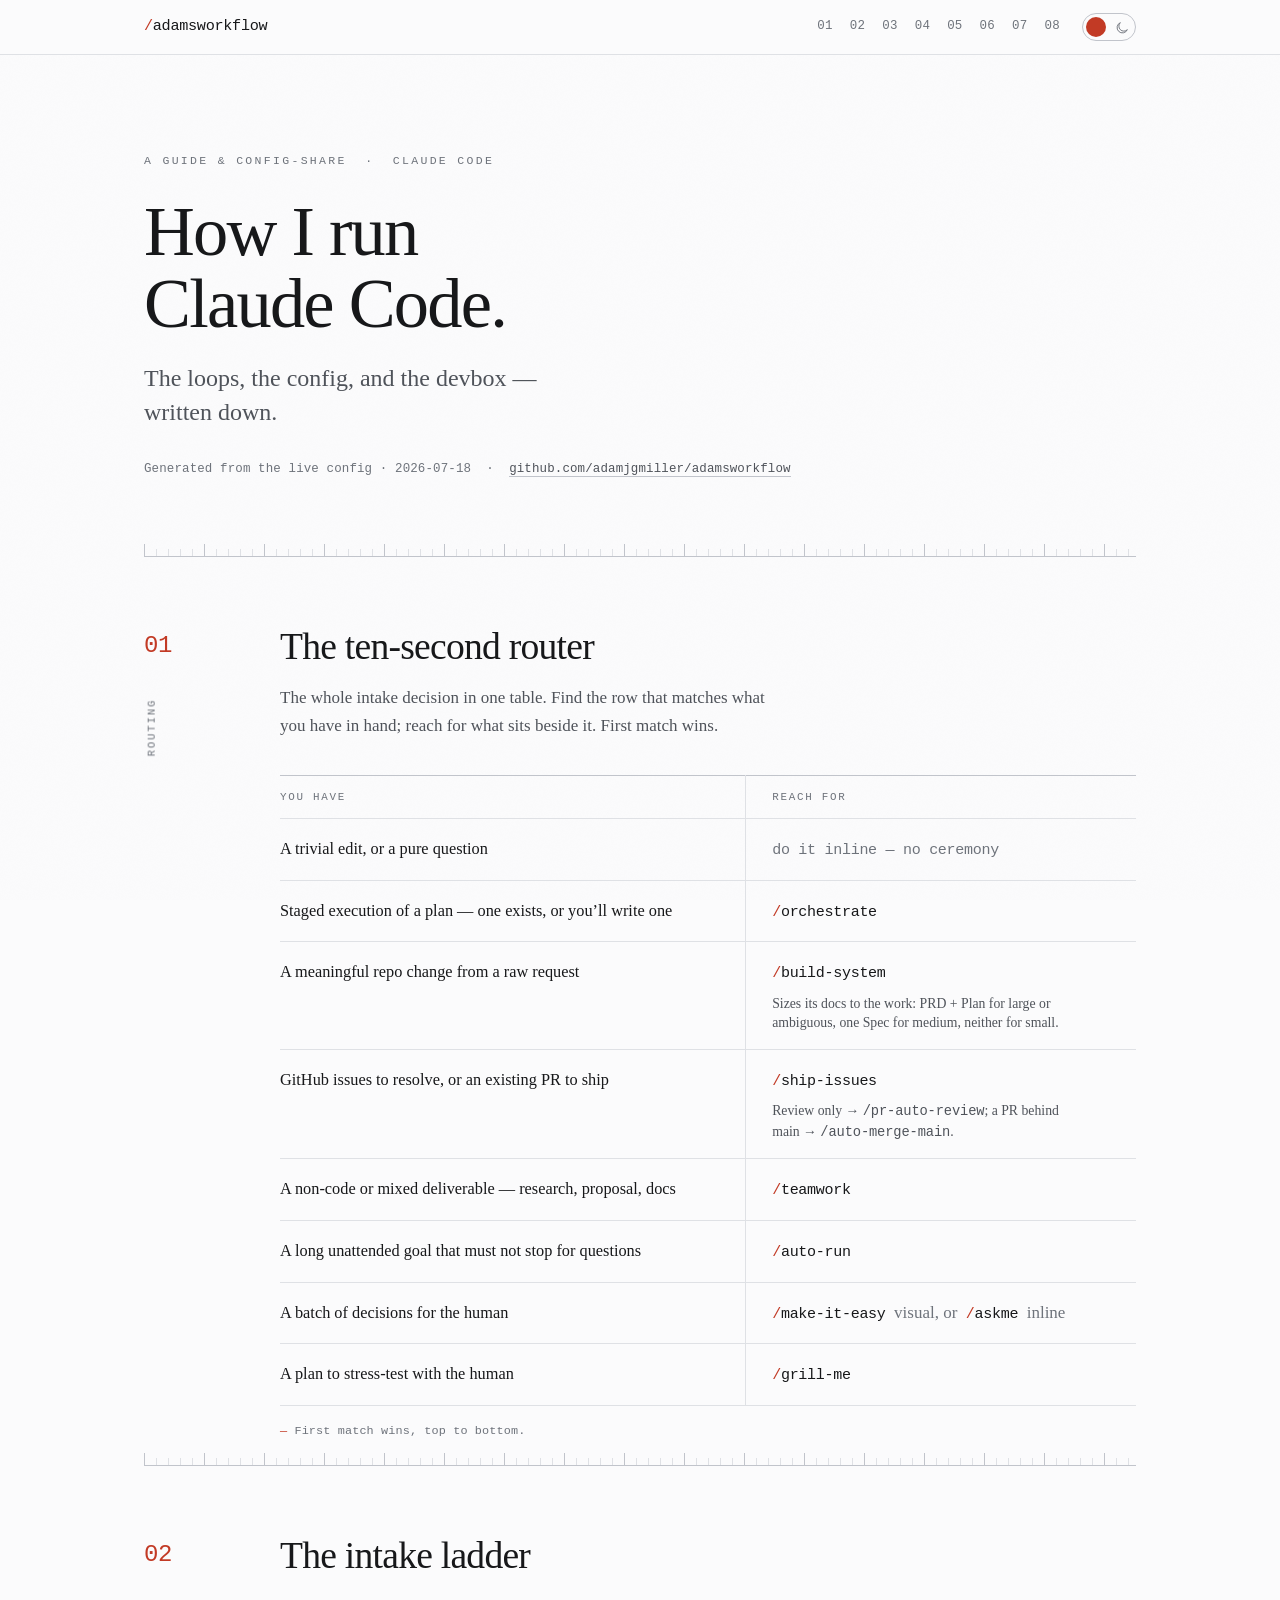
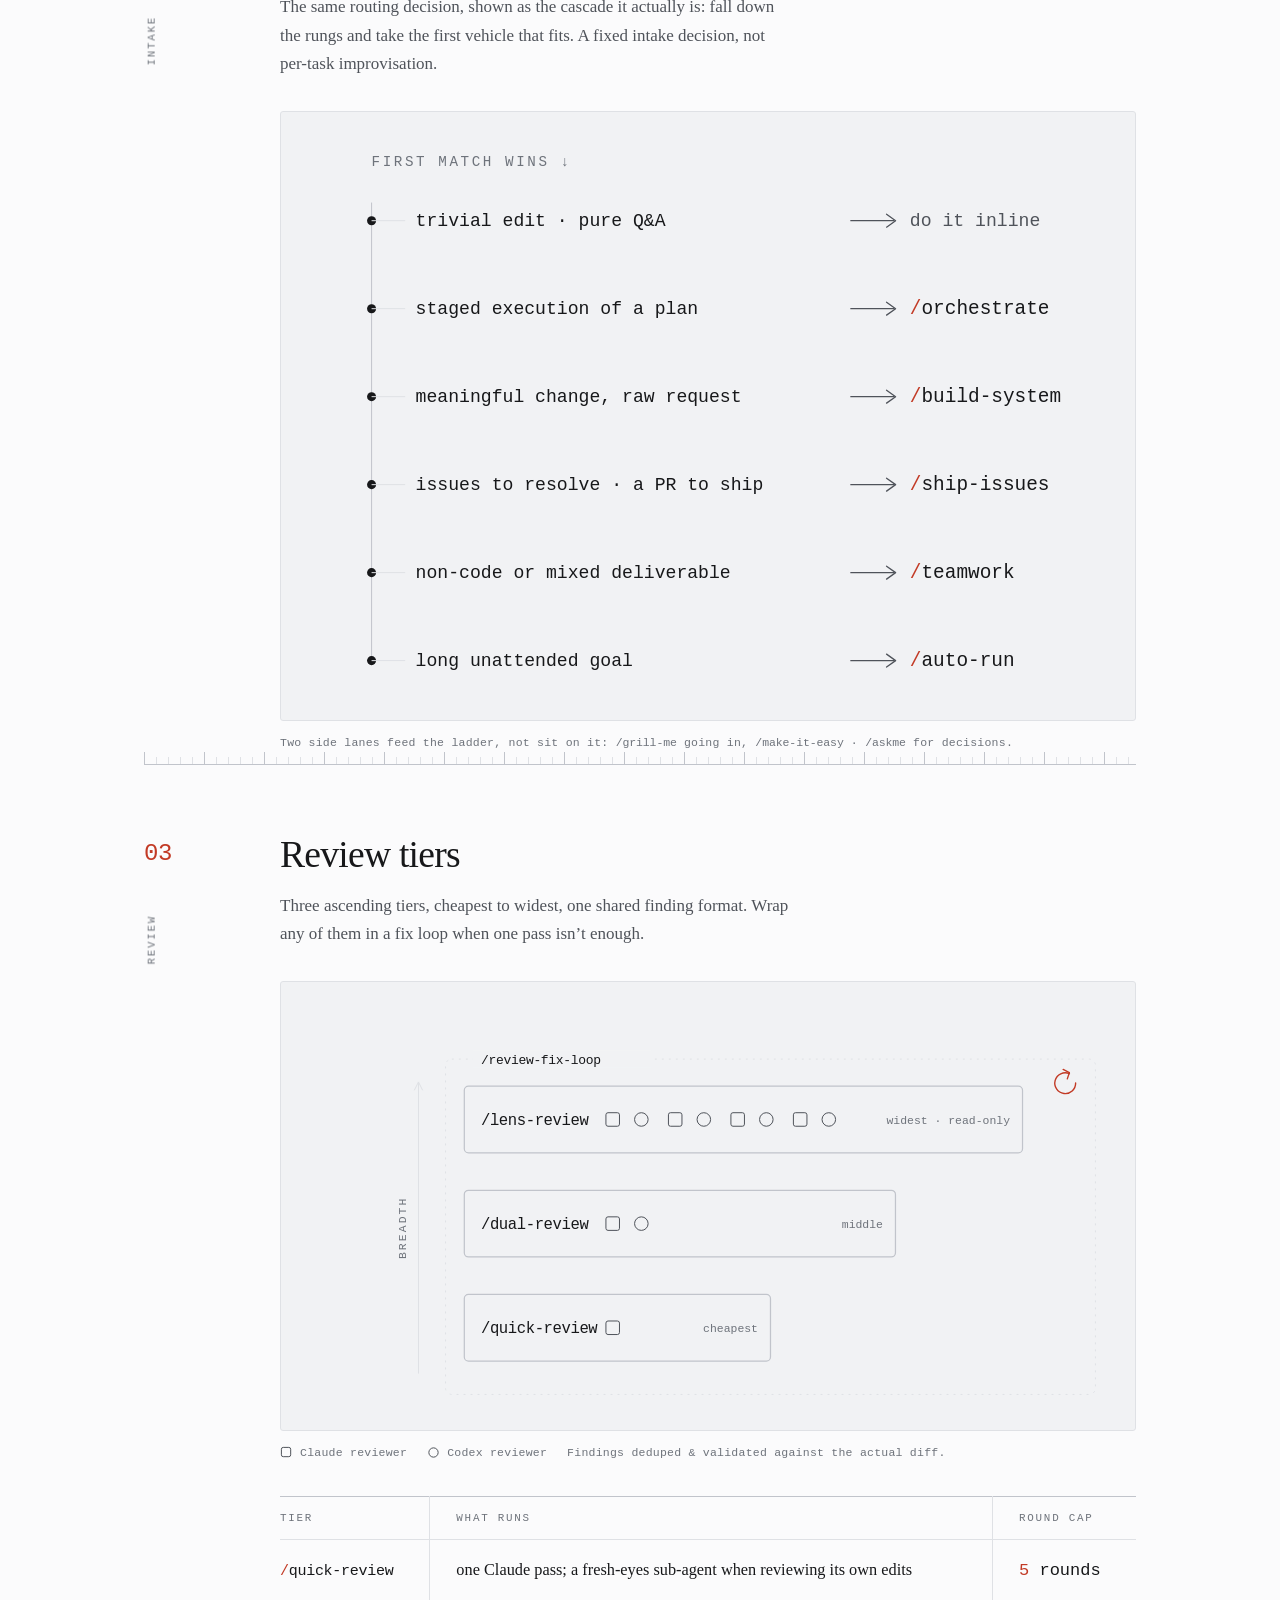
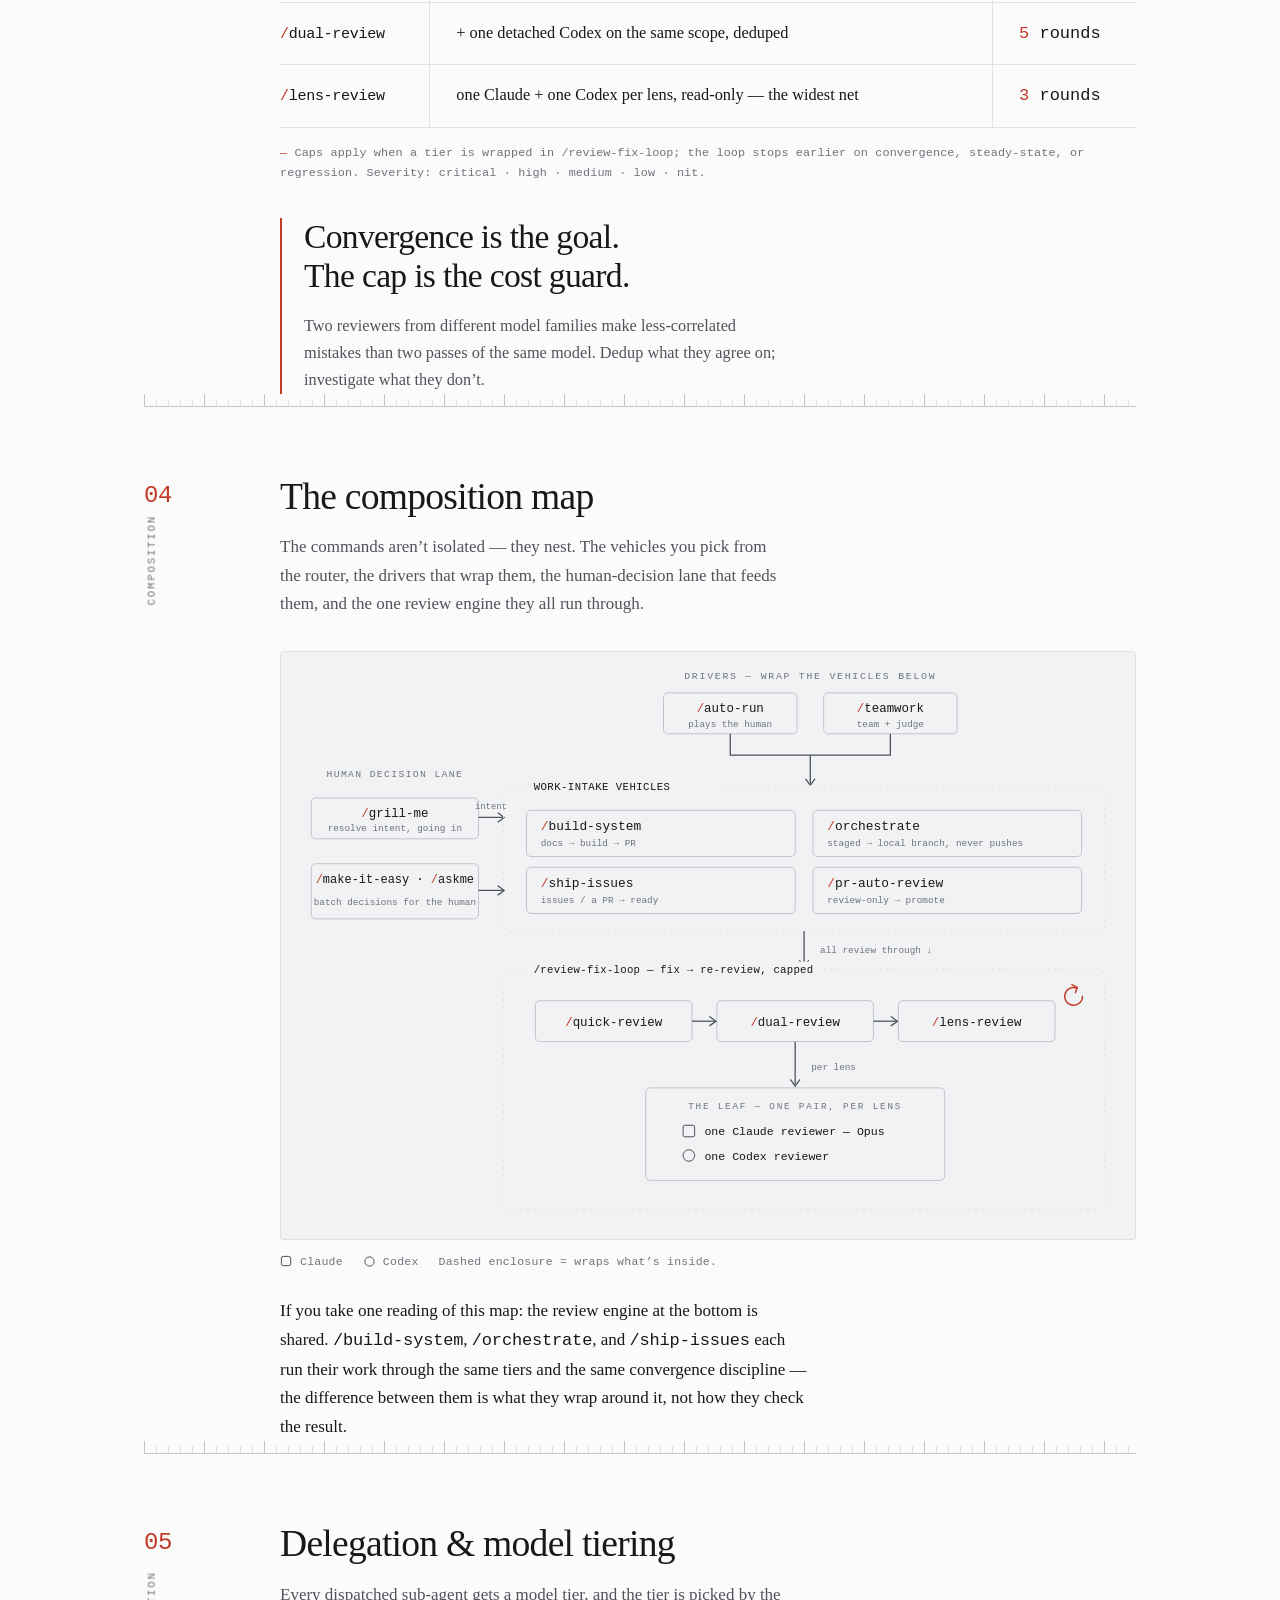
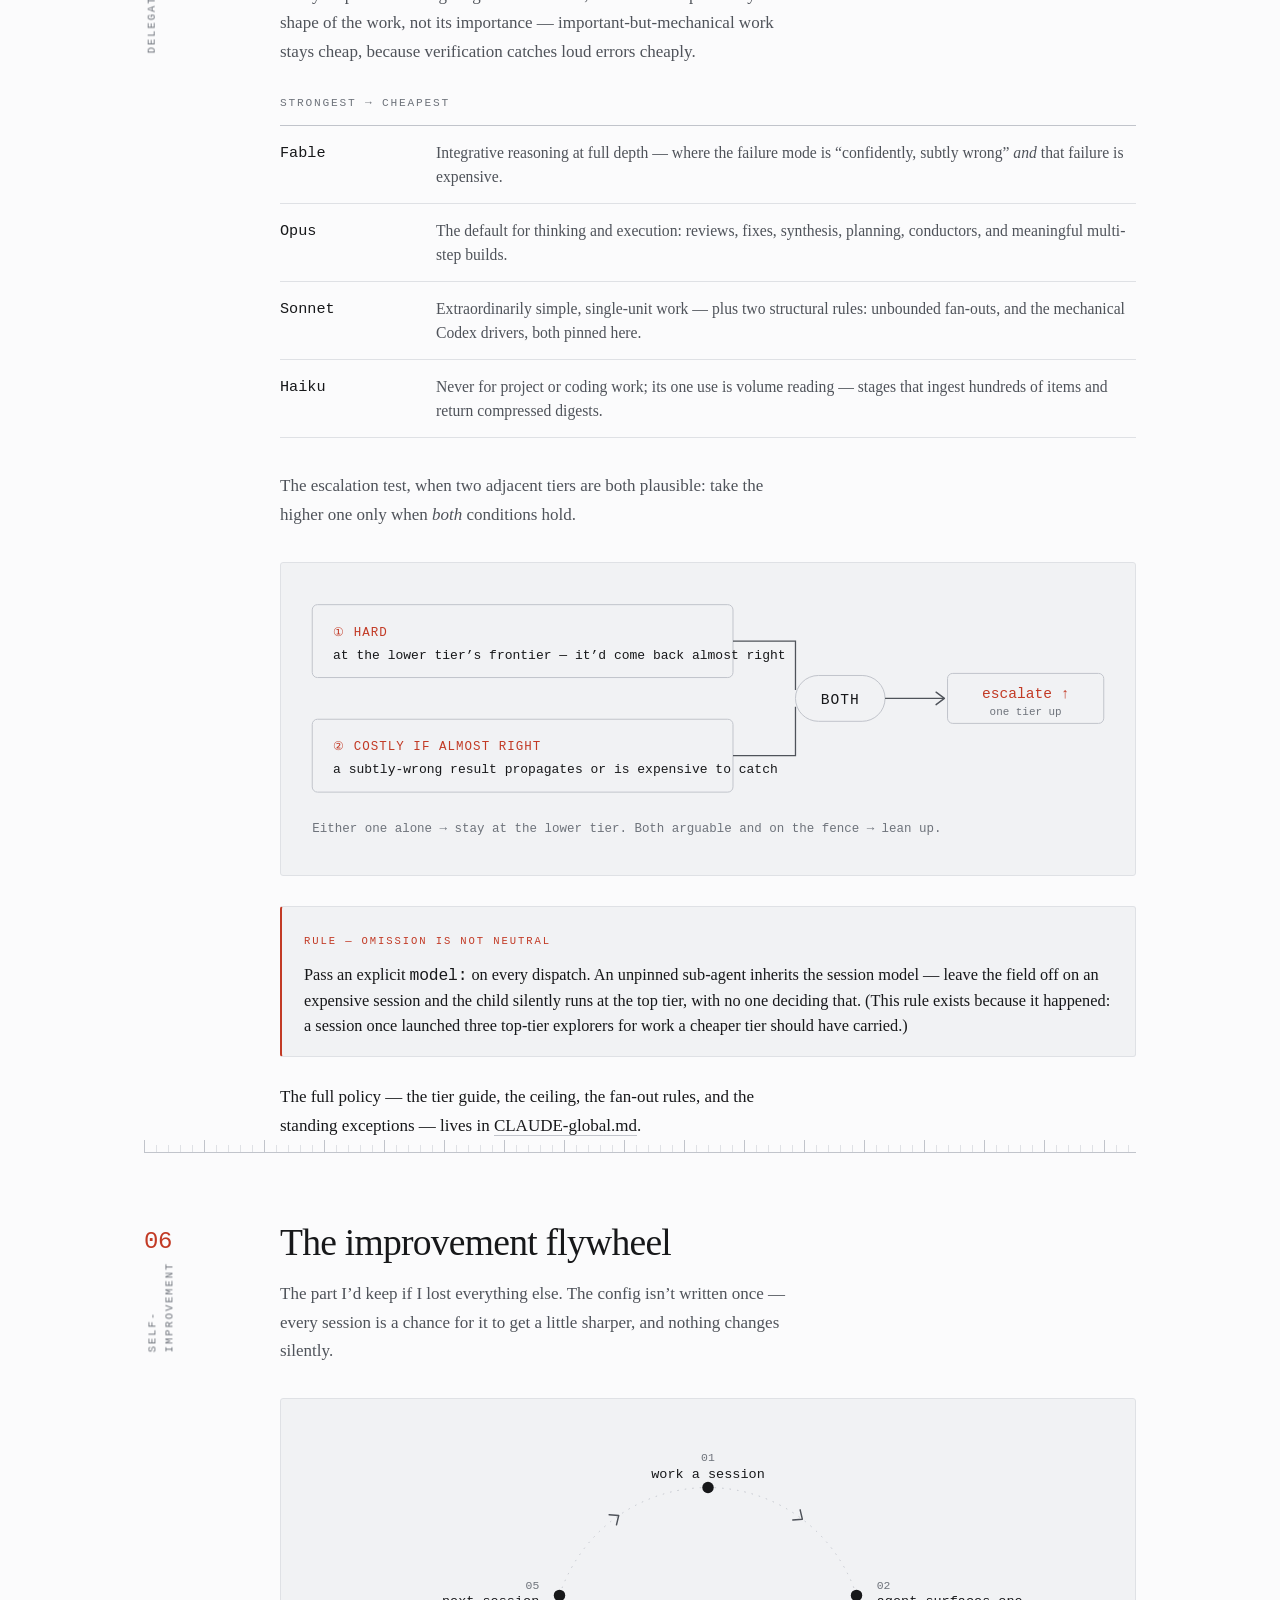
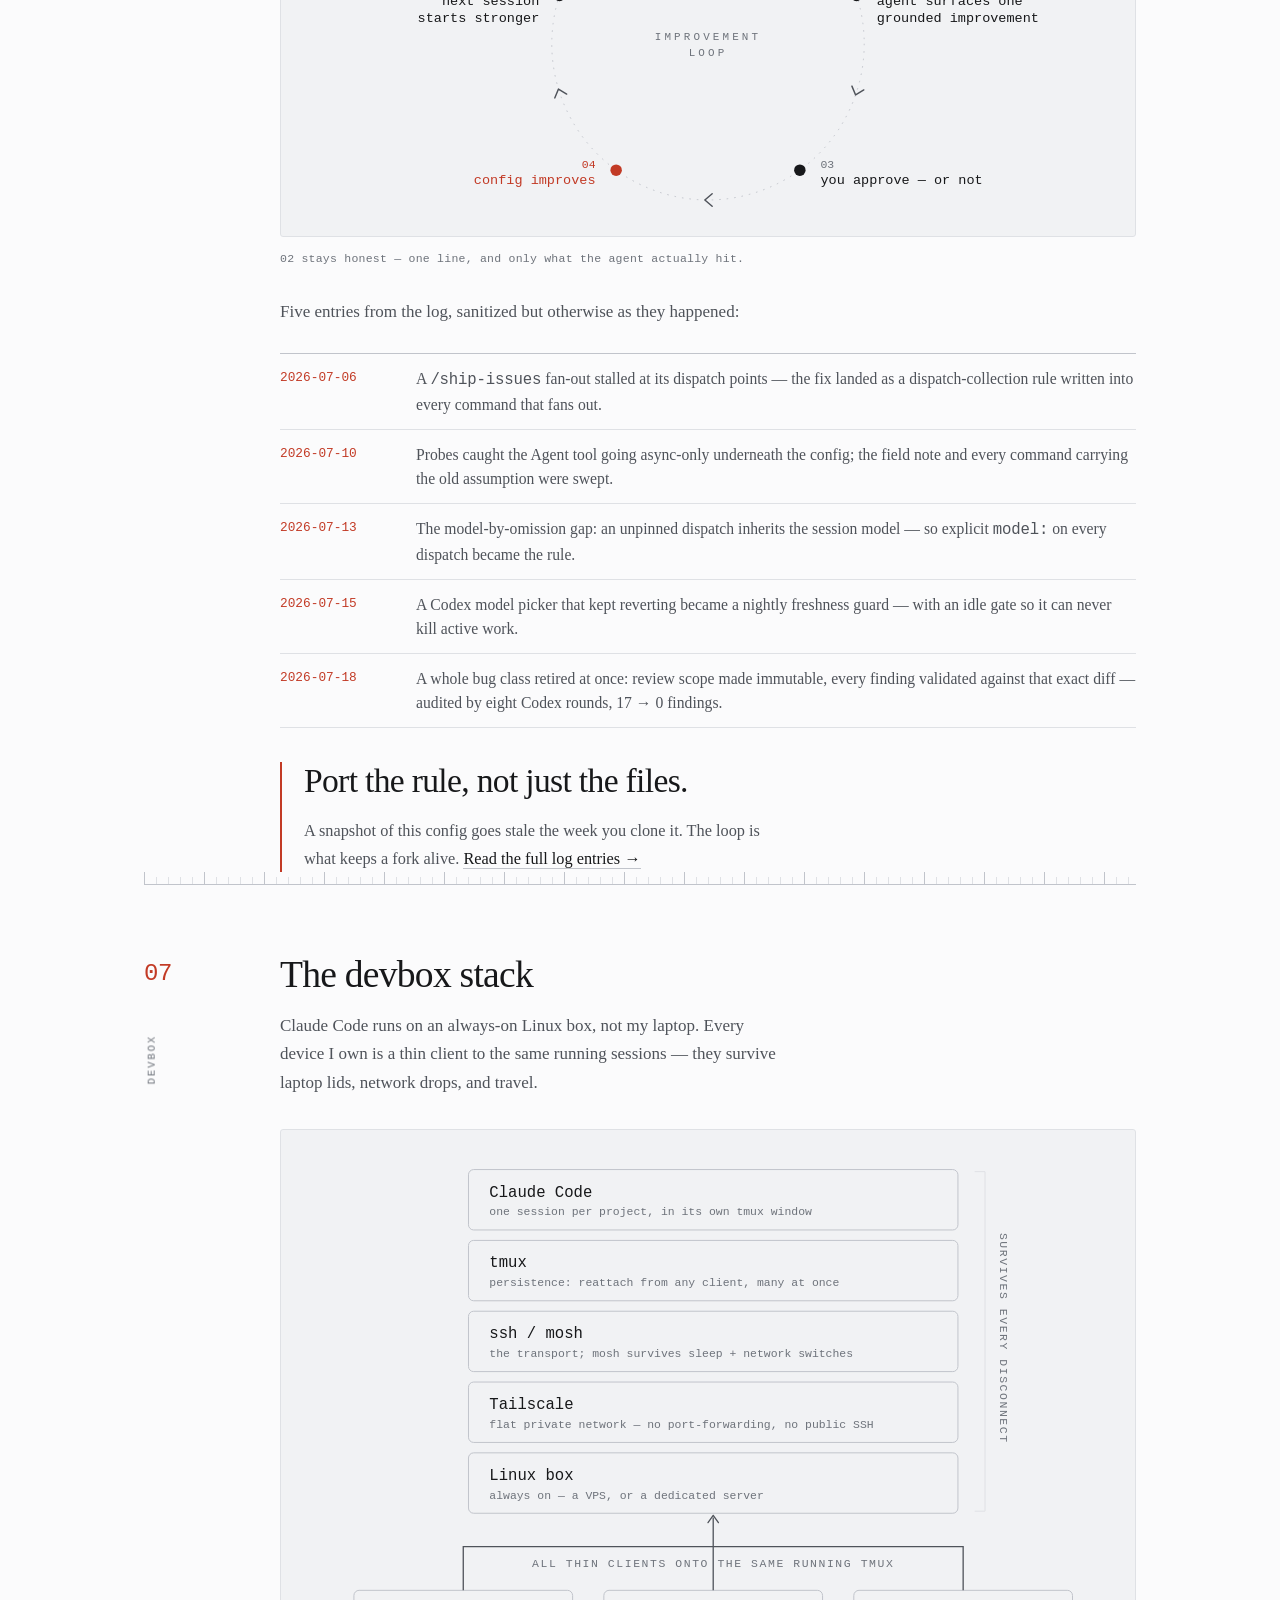
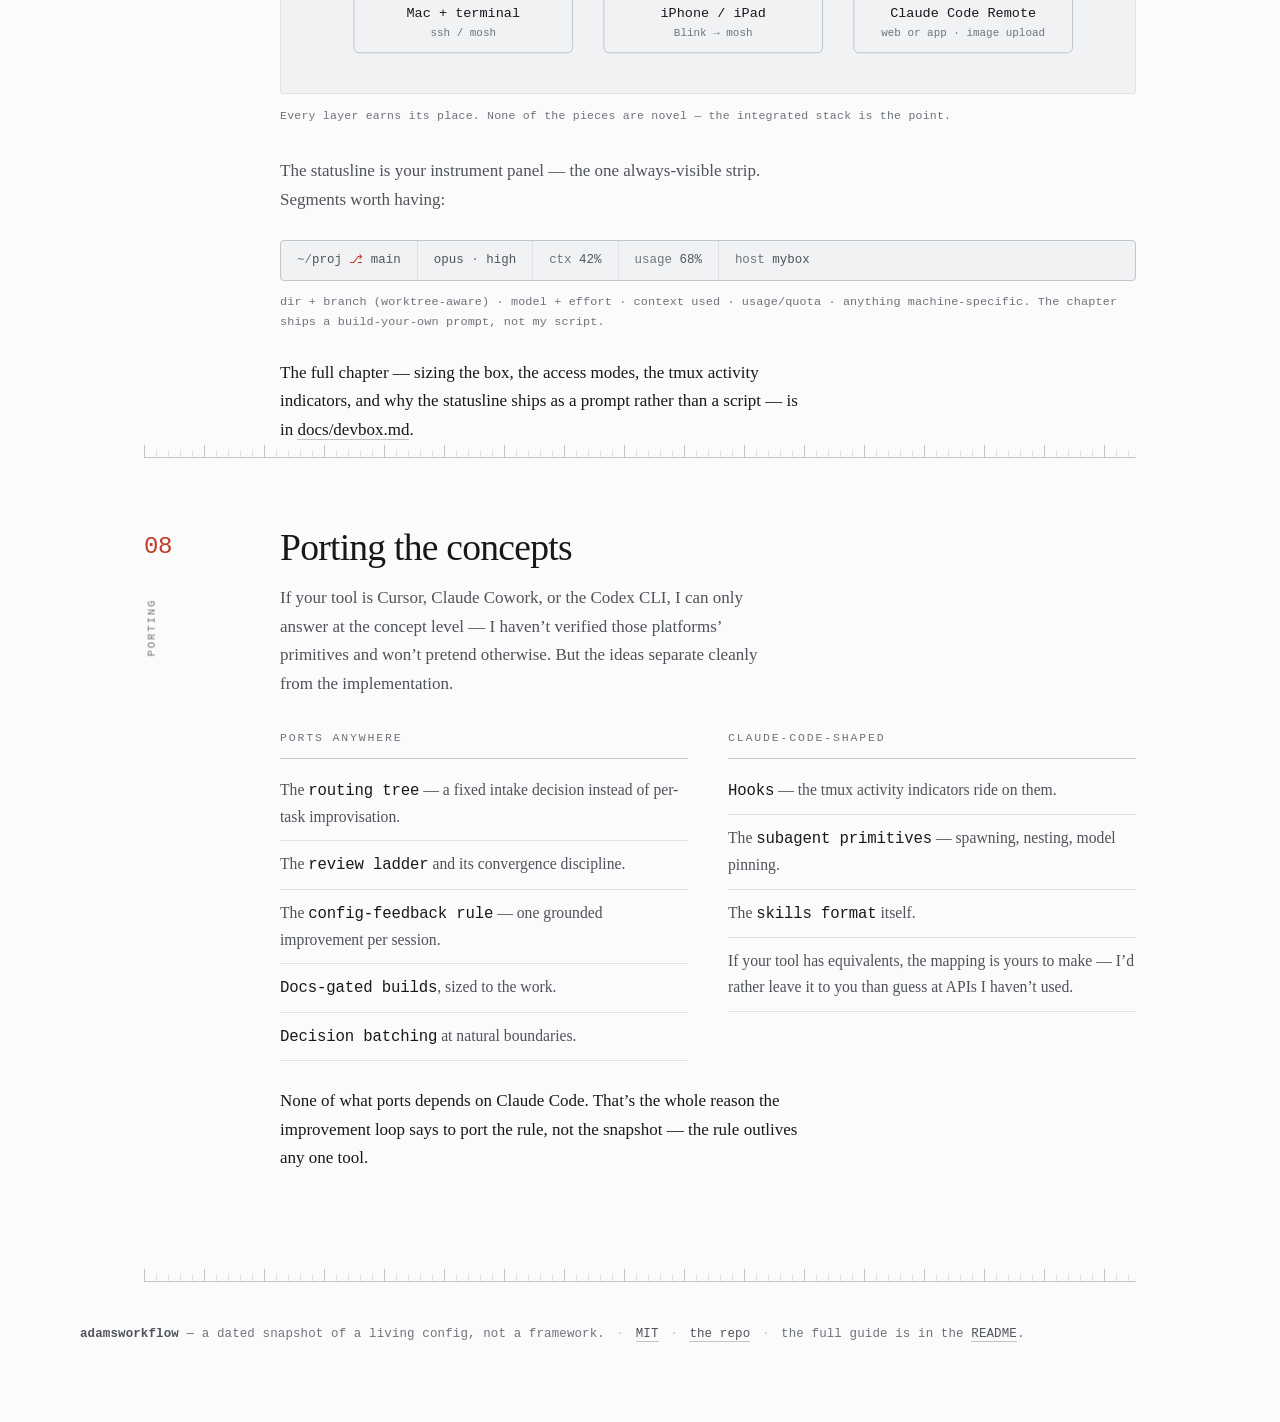
==== docs/index.html @ 638fb865 "Add flagship visual page and Pages assets Co-Authored-By: Claude Fable 5 <noreply@anthropic.com>" ====
<!doctype html>
<html lang="en">
<head>
<meta charset="utf-8">
<meta name="viewport" content="width=device-width, initial-scale=1">
<title>adamsworkflow — how I run Claude Code</title>
<meta name="description" content="How I run Claude Code. The loops, the config, and the devbox — a guide plus the real commands, skills, and config.">
<script>
/* Set theme before first paint to avoid a flash. Honor stored choice,
   else the OS preference. CSS keeps a no-JS fallback via media query. */
(function () {
  try {
    var t = localStorage.getItem('aw-theme');
    if (t !== 'light' && t !== 'dark') {
      t = matchMedia('(prefers-color-scheme: dark)').matches ? 'dark' : 'light';
    }
    document.documentElement.setAttribute('data-theme', t);
  } catch (e) {}
})();
</script>
<style>
/* ---------------------------------------------------------------------------
   adamsworkflow — flagship guide page
   Aesthetic: typeset engineering manual. Serif + monospace only.
   Cool-neutral monochrome. Hairline ruler rules. One restrained
   proofreader's-red accent, used sparingly. Light + dark. Self-contained.
   --------------------------------------------------------------------------- */

/* ---- Tokens -------------------------------------------------------------- */
:root {
  --serif: ui-serif, "New York", "Iowan Old Style", "Palatino Linotype",
           Palatino, "Book Antiqua", Georgia, serif;
  --mono: ui-monospace, "SF Mono", "SFMono-Regular", Menlo, "Cascadia Mono",
          "Cascadia Code", Consolas, "Liberation Mono", monospace;

  /* light — cool neutral */
  --paper: #FBFBFC;
  --raise: #F1F2F4;
  --ink: #17181A;
  --ink-soft: #4F535A;
  --ink-faint: #6E737B;
  --hair: #DFE1E5;
  --hair-strong: #C1C4CB;
  --accent: #C23A25;
  --accent-line: rgba(194, 58, 37, .30);
  --accent-wash: rgba(194, 58, 37, .07);

  color-scheme: light;
}
:root[data-theme="dark"] {
  --paper: #0E0F11;
  --raise: #16181B;
  --ink: #E8EAED;
  --ink-soft: #9BA1A9;
  --ink-faint: #767B84;
  --hair: #24262B;
  --hair-strong: #35383E;
  --accent: #E56A54;
  --accent-line: rgba(229, 106, 84, .34);
  --accent-wash: rgba(229, 106, 84, .08);

  color-scheme: dark;
}
/* no-JS OS fallback */
@media (prefers-color-scheme: dark) {
  :root:not([data-theme]) {
    --paper: #0E0F11; --raise: #16181B; --ink: #E8EAED;
    --ink-soft: #9BA1A9; --ink-faint: #767B84; --hair: #24262B;
    --hair-strong: #35383E; --accent: #E56A54;
    --accent-line: rgba(229,106,84,.34); --accent-wash: rgba(229,106,84,.08);
    color-scheme: dark;
  }
}

/* ---- Reset / base -------------------------------------------------------- */
*, *::before, *::after { box-sizing: border-box; }
html { -webkit-text-size-adjust: 100%; }
@media (prefers-reduced-motion: no-preference) {
  html { scroll-behavior: smooth; }
}
body {
  margin: 0;
  background: var(--paper);
  color: var(--ink);
  font-family: var(--serif);
  font-size: 17px;
  line-height: 1.68;
  -webkit-font-smoothing: antialiased;
  text-rendering: optimizeLegibility;
  font-variant-numeric: oldstyle-nums;
}
/* faint greyscale print grain (feColorMatrix saturate 0 → no color cast) */
body::before {
  content: "";
  position: fixed;
  inset: 0;
  pointer-events: none;
  z-index: 0;
  opacity: .5;
  mix-blend-mode: multiply;
  background-image: url("data:image/svg+xml,%3Csvg xmlns='http://www.w3.org/2000/svg' width='140' height='140'%3E%3Cfilter id='n'%3E%3CfeTurbulence type='fractalNoise' baseFrequency='.9' numOctaves='2' stitchTiles='stitch'/%3E%3CfeColorMatrix type='saturate' values='0'/%3E%3C/filter%3E%3Crect width='100%25' height='100%25' filter='url(%23n)' opacity='.03'/%3E%3C/svg%3E");
}
:root[data-theme="dark"] body::before { mix-blend-mode: screen; opacity: .35; }

.wrap { max-width: 1120px; margin: 0 auto; padding: 0 clamp(20px, 5vw, 68px); }
main, header, footer { position: relative; z-index: 1; }

a { color: inherit; }
.lnk { color: var(--ink); text-decoration: none; border-bottom: 1px solid var(--hair-strong); }
.lnk:hover { color: var(--accent); border-color: var(--accent); }

/* mono utility */
.mono {
  font-family: var(--mono);
  font-variant-numeric: tabular-nums;
  letter-spacing: -0.01em;
}
.kicker {
  font-family: var(--mono);
  font-size: 0.72rem;
  letter-spacing: 0.2em;
  text-transform: uppercase;
  color: var(--ink-faint);
}

/* ---- Ruler rule (signature motif) --------------------------------------- */
.ruler {
  height: 13px;
  border: 0;
  margin: 0;
  background-image:
    repeating-linear-gradient(90deg, var(--hair-strong) 0 1px, transparent 1px 60px),
    repeating-linear-gradient(90deg, var(--hair) 0 1px, transparent 1px 12px);
  background-size: 100% 13px, 100% 7px;
  background-position: bottom left, bottom left;
  background-repeat: repeat-x, repeat-x;
  border-bottom: 1px solid var(--hair-strong);
}

/* ---- Top bar ------------------------------------------------------------- */
.topbar {
  position: sticky;
  top: 0;
  z-index: 20;
  background: var(--paper);
  border-bottom: 1px solid var(--hair);
}
.topbar-in {
  display: flex;
  align-items: center;
  gap: 20px;
  height: 54px;
}
.brand {
  font-family: var(--mono);
  font-weight: 500;
  font-size: 0.95rem;
  letter-spacing: -0.02em;
  text-decoration: none;
  white-space: nowrap;
}
.brand .slash { color: var(--accent); }
.topnav {
  margin-left: auto;
  display: flex;
  align-items: center;
  gap: 15px;
}
.topnav a {
  font-family: var(--mono);
  font-size: 0.78rem;
  letter-spacing: 0.02em;
  color: var(--ink-faint);
  text-decoration: none;
  padding: 4px 1px;
  border-bottom: 1px solid transparent;
  transition: color .18s, border-color .18s;
}
.topnav a:hover { color: var(--ink); border-color: var(--accent); }

/* theme toggle */
.toggle {
  position: relative;
  width: 54px; height: 28px;
  flex: none;
  margin-left: 6px;
  border-radius: 999px;
  border: 1px solid var(--hair-strong);
  background: transparent;
  cursor: pointer;
  padding: 0;
}
.toggle .knob {
  position: absolute; top: 3px; left: 3px;
  width: 20px; height: 20px; border-radius: 50%;
  background: var(--accent);
  transition: transform .26s cubic-bezier(.4,.1,.2,1);
}
:root[data-theme="dark"] .toggle .knob { transform: translateX(26px); }
.toggle svg { position: absolute; top: 6px; width: 16px; height: 16px;
  stroke: var(--ink-faint); fill: none; stroke-width: 1.4; }
.toggle .i-sun { left: 5px; }
.toggle .i-moon { right: 5px; }
@media (prefers-reduced-motion: reduce) { .toggle .knob { transition: none; } }

/* ---- Hero ---------------------------------------------------------------- */
.hero { padding: clamp(48px, 8vw, 96px) 0 0; }
.hero .kicker { display: block; margin-bottom: 26px; }
.hero h1 {
  font-family: var(--serif);
  font-weight: 500;
  font-size: clamp(2.5rem, 6.2vw, 4.4rem);
  line-height: 1.02;
  letter-spacing: -0.025em;
  margin: 0;
  max-width: 15ch;
}
.hero .lede {
  font-size: clamp(1.15rem, 2.2vw, 1.5rem);
  line-height: 1.4;
  color: var(--ink-soft);
  margin: 22px 0 0;
  max-width: 34ch;
}
.hero .meta {
  font-family: var(--mono);
  font-size: 0.78rem;
  color: var(--ink-faint);
  margin: 30px 0 0;
  letter-spacing: 0.01em;
}
.hero .meta a { color: var(--ink-soft); text-decoration: none;
  border-bottom: 1px solid var(--hair-strong); }
.hero .meta a:hover { color: var(--accent); border-color: var(--accent); }
.hero-ruler { margin-top: clamp(40px, 6vw, 64px); }

/* ---- Sections ------------------------------------------------------------ */
.sec { padding: clamp(44px, 6vw, 76px) 0 0; scroll-margin-top: 74px; }
.sec-grid {
  display: grid;
  grid-template-columns: 92px minmax(0, 1fr);
  column-gap: 44px;
}
.sec-index { grid-column: 1; }
.sec-index .num {
  font-family: var(--mono);
  font-size: 1.5rem;
  color: var(--accent);
  letter-spacing: -0.02em;
  line-height: 1;
}
.sec-index .tag {
  display: block;
  margin-top: 10px;
  font-family: var(--mono);
  font-size: 0.66rem;
  letter-spacing: 0.18em;
  text-transform: uppercase;
  color: var(--ink-faint);
  writing-mode: vertical-rl;
  text-orientation: mixed;
  transform: rotate(180deg);
  height: 8em;
}
.sec-body { grid-column: 2; min-width: 0; }
.sec-body h2 {
  font-family: var(--serif);
  font-weight: 500;
  font-size: clamp(1.7rem, 3.4vw, 2.35rem);
  letter-spacing: -0.02em;
  line-height: 1.08;
  margin: -6px 0 0;
}
.sec-body .intro {
  color: var(--ink-soft);
  margin: 16px 0 0;
  max-width: 60ch;
}
.prose { max-width: 62ch; }
.prose p { margin: 1.05em 0 0; }
.prose.gap { margin-top: 26px; }
.prose a { color: var(--ink); text-decoration: none; border-bottom: 1px solid var(--hair-strong); }
.prose a:hover { color: var(--accent); border-color: var(--accent); }

/* ---- Router / caps tables ------------------------------------------------ */
.router { margin-top: 34px; }
.router table {
  width: 100%;
  border-collapse: collapse;
  border-top: 1px solid var(--hair-strong);
}
.router thead th {
  font-family: var(--mono);
  font-size: 0.68rem;
  letter-spacing: 0.16em;
  text-transform: uppercase;
  color: var(--ink-faint);
  font-weight: 500;
  text-align: left;
  padding: 12px 20px 12px 0;
  border-bottom: 1px solid var(--hair);
}
.router thead th.c-reach { padding-left: 26px; border-left: 1px solid var(--hair); }
.router tbody td {
  vertical-align: baseline;
  padding: 16px 20px 16px 0;
  border-bottom: 1px solid var(--hair);
}
.router tbody td.c-reach { padding-left: 26px; border-left: 1px solid var(--hair); }
.router tbody tr { transition: background .15s; }
.router tbody tr:hover { background: var(--raise); }
.router .have { font-size: 1.02rem; line-height: 1.4; }
.router .cmd {
  font-family: var(--mono);
  font-size: 0.94rem;
  font-weight: 500;
  letter-spacing: -0.02em;
  white-space: nowrap;
}
.router .cmd .slash { color: var(--accent); }
.router .cmd-alt { color: var(--ink-faint); font-weight: 400; }
.router .cmd-note {
  display: block;
  font-family: var(--serif);
  font-size: 0.86rem;
  line-height: 1.42;
  color: var(--ink-soft);
  margin-top: 7px;
  white-space: normal;
  max-width: 44ch;
}
.footnote {
  font-family: var(--mono);
  font-size: 0.74rem;
  color: var(--ink-faint);
  margin-top: 16px;
  letter-spacing: 0.01em;
}
.footnote::before { content: "— "; color: var(--accent); }
/* caps table reuses .router; third column for the cap */
.caps td.c-cap, .caps th.c-cap {
  font-family: var(--mono);
  white-space: nowrap;
  padding-left: 26px;
  border-left: 1px solid var(--hair);
  text-align: left;
}
.caps .cap-n { color: var(--accent); font-weight: 500; }

/* ---- Figures / diagrams -------------------------------------------------- */
.figure { margin: 32px 0 0; }
.figframe { position: relative; }
.figure .frame {
  border: 1px solid var(--hair);
  background: var(--raise);
  border-radius: 3px;
  overflow-x: auto;
  scrollbar-width: thin;
  scrollbar-color: var(--hair-strong) transparent;
}
.figure .frame::-webkit-scrollbar { height: 8px; }
.figure .frame::-webkit-scrollbar-thumb {
  background: var(--hair-strong); border-radius: 4px;
}
.figure .frame::-webkit-scrollbar-track { background: transparent; }
.figure .frame svg { display: block; width: 100%; height: auto; }
.fig-tiers .frame svg { min-width: 560px; }
.fig-cycle .frame svg { min-width: 460px; }
.fig-ladder .frame svg { min-width: 460px; }
.fig-map .frame svg { min-width: 700px; }
.fig-gate .frame svg { min-width: 560px; }
.fig-stack .frame svg { min-width: 540px; }
/* horizontal-scroll affordance: right-edge fade shown only while more is offscreen */
.scroll-cue {
  position: absolute;
  top: 1px; right: 1px; bottom: 1px;
  width: 60px;
  pointer-events: none;
  border-radius: 0 3px 3px 0;
  background: linear-gradient(to right, transparent, var(--raise) 78%);
  opacity: 0;
  transition: opacity .2s ease;
  display: flex;
  align-items: center;
  justify-content: flex-end;
}
.scroll-cue::after {
  content: "";
  width: 7px; height: 7px;
  margin-right: 11px;
  border-right: 1.5px solid var(--ink-faint);
  border-bottom: 1.5px solid var(--ink-faint);
  transform: rotate(-45deg);
}
.figframe.scrollable:not(.at-end) .scroll-cue { opacity: 1; }
@media (prefers-reduced-motion: reduce) { .scroll-cue { transition: none; } }
.figcap {
  font-family: var(--mono);
  font-size: 0.72rem;
  color: var(--ink-faint);
  margin-top: 12px;
  letter-spacing: 0.02em;
  display: flex;
  flex-wrap: wrap;
  gap: 6px 20px;
  align-items: center;
}
.figcap .lg { display: inline-flex; align-items: center; gap: 7px; }
.figcap .lg svg { width: 13px; height: 13px; }

/* diagram theming (inline SVG reads these vars) */
.d-track { stroke: var(--hair-strong); fill: none; }
.d-hair  { stroke: var(--hair); fill: none; }
.d-tier  { stroke: var(--hair-strong); fill: none; }
.d-box   { stroke: var(--hair-strong); fill: var(--raise); }
.d-node  { fill: var(--ink); }
.d-node-accent { fill: var(--accent); }
.d-mk    { stroke: var(--ink-soft); fill: none; }
.d-ink   { fill: var(--ink); }
.d-soft  { fill: var(--ink-soft); }
.d-faint { fill: var(--ink-faint); }
.d-accent-f { fill: var(--accent); }
.d-accent-s { stroke: var(--accent); fill: none; }
.d-paper { fill: var(--raise); }
.d-arrow { stroke: var(--ink-soft); fill: none; }
.figure svg text { font-family: var(--mono); }

/* ---- Pull quotes --------------------------------------------------------- */
.pull {
  margin: 34px 0 0;
  padding-left: 22px;
  border-left: 2px solid var(--accent);
}
.pull .big {
  font-family: var(--serif);
  font-size: clamp(1.5rem, 3.2vw, 2.1rem);
  line-height: 1.16;
  letter-spacing: -0.02em;
  margin: 0;
}
.pull .sub {
  margin: 16px 0 0;
  color: var(--ink-soft);
  font-size: 1.02rem;
  max-width: 58ch;
}

/* ---- Tier ladder (delegation) ------------------------------------------- */
.tiers-scale {
  font-family: var(--mono); font-size: 0.7rem; letter-spacing: 0.16em;
  text-transform: uppercase; color: var(--ink-faint); margin: 28px 0 0;
}
.tiers { margin-top: 12px; border-top: 1px solid var(--hair-strong); }
.tier-row {
  display: grid; grid-template-columns: 132px minmax(0,1fr); gap: 24px;
  padding: 15px 0; border-bottom: 1px solid var(--hair);
}
.tier-row .t-name { font-family: var(--mono); font-weight: 500; font-size: 0.95rem; }
.tier-row .t-desc { color: var(--ink-soft); font-size: 0.98rem; line-height: 1.5; }

/* ---- Callout ------------------------------------------------------------- */
.callout {
  margin-top: 30px;
  border: 1px solid var(--hair);
  border-left: 2px solid var(--accent);
  border-radius: 3px;
  background: var(--raise);
  padding: 18px 22px;
}
.callout .lab {
  font-family: var(--mono); font-size: 0.66rem; letter-spacing: 0.18em;
  text-transform: uppercase; color: var(--accent);
}
.callout p { margin: 8px 0 0; font-size: 1.02rem; line-height: 1.55; }

/* ---- Mock statusline ----------------------------------------------------- */
.statusline {
  margin-top: 26px;
  display: flex; flex-wrap: wrap;
  border: 1px solid var(--hair-strong); border-radius: 4px;
  overflow: hidden; background: var(--raise);
  font-family: var(--mono); font-size: 0.78rem;
  font-variant-numeric: tabular-nums;
}
.statusline .seg {
  padding: 9px 16px; border-right: 1px solid var(--hair);
  color: var(--ink-soft); white-space: nowrap;
}
.statusline .seg:last-child { border-right: 0; }
.statusline .seg .k { color: var(--ink-faint); }
.statusline .seg .br { color: var(--accent); }
.statusline-note {
  font-family: var(--mono); font-size: 0.74rem; color: var(--ink-faint);
  margin-top: 12px; letter-spacing: 0.01em;
}

/* ---- Split (porting) ----------------------------------------------------- */
.split {
  margin-top: 30px;
  display: grid; grid-template-columns: 1fr 1fr; gap: 40px;
}
.split h3 {
  font-family: var(--mono); font-size: 0.72rem; letter-spacing: 0.16em;
  text-transform: uppercase; color: var(--ink-faint); font-weight: 500;
  margin: 0 0 8px; padding-bottom: 10px; border-bottom: 1px solid var(--hair-strong);
}
.split ul { list-style: none; margin: 0; padding: 0; }
.split li { padding: 10px 0; border-bottom: 1px solid var(--hair); font-size: 0.98rem; color: var(--ink-soft); }
.split li .mono { color: var(--ink); }

/* ---- Log pointers -------------------------------------------------------- */
.loglist { list-style: none; margin: 26px 0 0; padding: 0; }
.loglist li {
  display: grid; grid-template-columns: 116px minmax(0,1fr); gap: 20px;
  padding: 13px 0; border-bottom: 1px solid var(--hair);
}
.loglist li:first-child { border-top: 1px solid var(--hair-strong); }
.loglist .date { font-family: var(--mono); font-size: 0.8rem; color: var(--accent); }
.loglist .what { color: var(--ink-soft); font-size: 0.98rem; line-height: 1.5; }

/* ---- Footer -------------------------------------------------------------- */
footer { margin-top: clamp(56px, 8vw, 96px); }
.foot-in { padding: 30px 0 64px; display: flex; flex-wrap: wrap; gap: 14px 28px; align-items: baseline; }
.foot-note {
  font-family: var(--mono); font-size: 0.78rem; line-height: 1.7;
  color: var(--ink-faint); letter-spacing: 0.01em;
}
.foot-note a { color: var(--ink-soft); text-decoration: none; border-bottom: 1px solid var(--hair-strong); }
.foot-note a:hover { color: var(--accent); border-color: var(--accent); }
.foot-note .sep { color: var(--hair-strong); margin: 0 4px; }

/* ---- Motion -------------------------------------------------------------- */
@media (prefers-reduced-motion: no-preference) {
  .reveal { opacity: 0; transform: translateY(10px); animation: rise .8s cubic-bezier(.2,.6,.2,1) forwards; }
  .d1 { animation-delay: .05s; } .d2 { animation-delay: .14s; }
  .d3 { animation-delay: .23s; } .d4 { animation-delay: .32s; }
  @keyframes rise { to { opacity: 1; transform: none; } }
}

/* ---- Responsive ---------------------------------------------------------- */
@media (max-width: 820px) {
  .topnav { gap: 11px; }
  .topnav a.hide-md { display: none; }
}
@media (max-width: 760px) {
  body { font-size: 16px; }
  .topnav a { display: none; }
  .sec-grid { grid-template-columns: 1fr; row-gap: 18px; }
  .sec-index, .sec-body { grid-column: auto; }
  .sec-index { display: flex; align-items: baseline; gap: 16px; }
  .sec-index .tag {
    writing-mode: horizontal-tb; transform: none; height: auto;
    margin-top: 0; align-self: center;
  }
  .router .cmd-note { max-width: none; }
  .split { grid-template-columns: 1fr; gap: 26px; }
  .tier-row { grid-template-columns: 1fr; gap: 4px; }
  .loglist li { grid-template-columns: 1fr; gap: 3px; }
}
@media (max-width: 440px) {
  .router thead th, .router tbody td { padding-right: 12px; }
  .router tbody td.c-reach, .router thead th.c-reach,
  .caps td.c-cap, .caps th.c-cap { padding-left: 14px; }
  .router .cmd { white-space: normal; }
}
</style>
</head>
<body>

<!-- Top bar -->
<header class="topbar">
  <div class="wrap topbar-in">
    <a class="brand" href="#top"><span class="slash">/</span>adamsworkflow</a>
    <nav class="topnav" aria-label="Sections">
      <a href="#s1" title="The ten-second router">01</a>
      <a href="#s2" title="The intake ladder">02</a>
      <a href="#s3" title="Review tiers">03</a>
      <a href="#s4" title="The composition map">04</a>
      <a href="#s5" title="Delegation &amp; model tiering">05</a>
      <a href="#s6" title="The improvement flywheel">06</a>
      <a href="#s7" title="The devbox stack">07</a>
      <a href="#s8" title="Porting">08</a>
      <button class="toggle" type="button" role="switch"
              aria-label="Toggle dark mode" aria-checked="false">
        <svg class="i-sun" viewBox="0 0 24 24" aria-hidden="true"><circle cx="12" cy="12" r="4.2"/><path d="M12 2.5v2.5M12 19v2.5M4.6 4.6l1.8 1.8M17.6 17.6l1.8 1.8M2.5 12H5M19 12h2.5M4.6 19.4l1.8-1.8M17.6 6.4l1.8-1.8"/></svg>
        <svg class="i-moon" viewBox="0 0 24 24" aria-hidden="true"><path d="M20 14.5A8 8 0 1 1 9.5 4 6.4 6.4 0 0 0 20 14.5Z"/></svg>
        <span class="knob"></span>
      </button>
    </nav>
  </div>
</header>

<main id="top">
  <!-- Hero -->
  <section class="hero">
    <div class="wrap">
      <span class="kicker reveal d1">A guide &amp; config-share &nbsp;·&nbsp; Claude&nbsp;Code</span>
      <h1 class="reveal d2">How I run<br>Claude&nbsp;Code.</h1>
      <p class="lede reveal d3">The loops, the config, and the devbox — written down.</p>
      <p class="meta reveal d4">
        Generated from the live config · 2026-07-18
        &nbsp;·&nbsp;
        <a href="https://github.com/adamjgmiller/adamsworkflow">github.com/adamjgmiller/adamsworkflow</a>
      </p>
    </div>
    <div class="wrap"><hr class="ruler hero-ruler reveal d4"></div>
  </section>

  <!-- 01 — Router -->
  <section class="sec" id="s1">
    <div class="wrap sec-grid">
      <div class="sec-index">
        <span class="num">01</span>
        <span class="tag">Routing</span>
      </div>
      <div class="sec-body">
        <h2>The ten-second router</h2>
        <p class="intro">The whole intake decision in one table. Find the row that
          matches what you have in hand; reach for what sits beside it. First match
          wins.</p>

        <div class="router">
          <table>
            <thead>
              <tr>
                <th class="c-have">You have</th>
                <th class="c-reach">Reach for</th>
              </tr>
            </thead>
            <tbody>
              <tr>
                <td class="c-have"><span class="have">A trivial edit, or a pure question</span></td>
                <td class="c-reach"><span class="cmd cmd-alt">do it inline — no ceremony</span></td>
              </tr>
              <tr>
                <td class="c-have"><span class="have">Staged execution of a plan — one exists, or you&rsquo;ll write one</span></td>
                <td class="c-reach"><span class="cmd"><span class="slash">/</span>orchestrate</span></td>
              </tr>
              <tr>
                <td class="c-have"><span class="have">A meaningful repo change from a raw request</span></td>
                <td class="c-reach">
                  <span class="cmd"><span class="slash">/</span>build-system</span>
                  <span class="cmd-note">Sizes its docs to the work: PRD&nbsp;+&nbsp;Plan for large
                    or ambiguous, one Spec for medium, neither for small.</span>
                </td>
              </tr>
              <tr>
                <td class="c-have"><span class="have">GitHub issues to resolve, or an existing PR to ship</span></td>
                <td class="c-reach">
                  <span class="cmd"><span class="slash">/</span>ship-issues</span>
                  <span class="cmd-note">Review only → <span class="mono">/pr-auto-review</span>;
                    a PR behind main → <span class="mono">/auto-merge-main</span>.</span>
                </td>
              </tr>
              <tr>
                <td class="c-have"><span class="have">A non-code or mixed deliverable — research, proposal, docs</span></td>
                <td class="c-reach"><span class="cmd"><span class="slash">/</span>teamwork</span></td>
              </tr>
              <tr>
                <td class="c-have"><span class="have">A long unattended goal that must not stop for questions</span></td>
                <td class="c-reach"><span class="cmd"><span class="slash">/</span>auto-run</span></td>
              </tr>
              <tr>
                <td class="c-have"><span class="have">A batch of decisions for the human</span></td>
                <td class="c-reach">
                  <span class="cmd"><span class="slash">/</span>make-it-easy</span>
                  <span class="cmd-alt">&nbsp;visual, or&nbsp;</span>
                  <span class="cmd"><span class="slash">/</span>askme</span>
                  <span class="cmd-alt">&nbsp;inline</span>
                </td>
              </tr>
              <tr>
                <td class="c-have"><span class="have">A plan to stress-test with the human</span></td>
                <td class="c-reach"><span class="cmd"><span class="slash">/</span>grill-me</span></td>
              </tr>
            </tbody>
          </table>
          <p class="footnote">First match wins, top to bottom.</p>
        </div>
      </div>
    </div>
  </section>

  <div class="wrap"><hr class="ruler"></div>

  <!-- 02 — Intake ladder -->
  <section class="sec" id="s2">
    <div class="wrap sec-grid">
      <div class="sec-index">
        <span class="num">02</span>
        <span class="tag">Intake</span>
      </div>
      <div class="sec-body">
        <h2>The intake ladder</h2>
        <p class="intro">The same routing decision, shown as the cascade it actually
          is: fall down the rungs and take the first vehicle that fits. A fixed intake
          decision, not per-task improvisation.</p>

        <div class="figure fig-ladder">
          <div class="figframe">
          <div class="frame">
            <svg viewBox="0 0 660 470" role="img"
                 aria-label="A first-match-wins decision ladder: trivial edit or pure Q&A goes inline; staged plan to /orchestrate; meaningful change to /build-system; issues or a PR to /ship-issues; non-code deliverable to /teamwork; long unattended goal to /auto-run.">
              <text class="d-faint" x="70" y="42" font-size="11" letter-spacing="2">FIRST MATCH WINS  ↓</text>
              <!-- spine -->
              <line class="d-track" x1="70" y1="70" x2="70" y2="424" vector-effect="non-scaling-stroke"/>
              <!-- rungs: node · branch tick · condition · match arrow · vehicle -->
              <!-- rung 1 -->
              <circle class="d-node" cx="70" cy="84" r="3.5"/>
              <line class="d-hair" x1="70" y1="84" x2="96" y2="84" vector-effect="non-scaling-stroke"/>
              <text class="d-ink" x="104" y="88" font-size="14">trivial edit · pure Q&amp;A</text>
              <path class="d-arrow" d="M440 84 H474" stroke-width="1.3" vector-effect="non-scaling-stroke"/>
              <path class="d-arrow" d="M468 79 L475 84 L468 89" stroke-width="1.3" fill="none" stroke-linejoin="round" stroke-linecap="round" vector-effect="non-scaling-stroke"/>
              <text class="d-soft" x="486" y="88" font-size="14">do it inline</text>
              <!-- rung 2 -->
              <circle class="d-node" cx="70" cy="152" r="3.5"/>
              <line class="d-hair" x1="70" y1="152" x2="96" y2="152" vector-effect="non-scaling-stroke"/>
              <text class="d-ink" x="104" y="156" font-size="14">staged execution of a plan</text>
              <path class="d-arrow" d="M440 152 H474" stroke-width="1.3" vector-effect="non-scaling-stroke"/>
              <path class="d-arrow" d="M468 147 L475 152 L468 157" stroke-width="1.3" fill="none" stroke-linejoin="round" stroke-linecap="round" vector-effect="non-scaling-stroke"/>
              <text x="486" y="156" font-size="15"><tspan class="d-accent-f">/</tspan><tspan class="d-ink">orchestrate</tspan></text>
              <!-- rung 3 -->
              <circle class="d-node" cx="70" cy="220" r="3.5"/>
              <line class="d-hair" x1="70" y1="220" x2="96" y2="220" vector-effect="non-scaling-stroke"/>
              <text class="d-ink" x="104" y="224" font-size="14">meaningful change, raw request</text>
              <path class="d-arrow" d="M440 220 H474" stroke-width="1.3" vector-effect="non-scaling-stroke"/>
              <path class="d-arrow" d="M468 215 L475 220 L468 225" stroke-width="1.3" fill="none" stroke-linejoin="round" stroke-linecap="round" vector-effect="non-scaling-stroke"/>
              <text x="486" y="224" font-size="15"><tspan class="d-accent-f">/</tspan><tspan class="d-ink">build-system</tspan></text>
              <!-- rung 4 -->
              <circle class="d-node" cx="70" cy="288" r="3.5"/>
              <line class="d-hair" x1="70" y1="288" x2="96" y2="288" vector-effect="non-scaling-stroke"/>
              <text class="d-ink" x="104" y="292" font-size="14">issues to resolve · a PR to ship</text>
              <path class="d-arrow" d="M440 288 H474" stroke-width="1.3" vector-effect="non-scaling-stroke"/>
              <path class="d-arrow" d="M468 283 L475 288 L468 293" stroke-width="1.3" fill="none" stroke-linejoin="round" stroke-linecap="round" vector-effect="non-scaling-stroke"/>
              <text x="486" y="292" font-size="15"><tspan class="d-accent-f">/</tspan><tspan class="d-ink">ship-issues</tspan></text>
              <!-- rung 5 -->
              <circle class="d-node" cx="70" cy="356" r="3.5"/>
              <line class="d-hair" x1="70" y1="356" x2="96" y2="356" vector-effect="non-scaling-stroke"/>
              <text class="d-ink" x="104" y="360" font-size="14">non-code or mixed deliverable</text>
              <path class="d-arrow" d="M440 356 H474" stroke-width="1.3" vector-effect="non-scaling-stroke"/>
              <path class="d-arrow" d="M468 351 L475 356 L468 361" stroke-width="1.3" fill="none" stroke-linejoin="round" stroke-linecap="round" vector-effect="non-scaling-stroke"/>
              <text x="486" y="360" font-size="15"><tspan class="d-accent-f">/</tspan><tspan class="d-ink">teamwork</tspan></text>
              <!-- rung 6 -->
              <circle class="d-node" cx="70" cy="424" r="3.5"/>
              <line class="d-hair" x1="70" y1="424" x2="96" y2="424" vector-effect="non-scaling-stroke"/>
              <text class="d-ink" x="104" y="428" font-size="14">long unattended goal</text>
              <path class="d-arrow" d="M440 424 H474" stroke-width="1.3" vector-effect="non-scaling-stroke"/>
              <path class="d-arrow" d="M468 419 L475 424 L468 429" stroke-width="1.3" fill="none" stroke-linejoin="round" stroke-linecap="round" vector-effect="non-scaling-stroke"/>
              <text x="486" y="428" font-size="15"><tspan class="d-accent-f">/</tspan><tspan class="d-ink">auto-run</tspan></text>
            </svg>
          </div>
          <span class="scroll-cue" aria-hidden="true"></span>
          </div>
          <div class="figcap">
            <span>Two side lanes feed the ladder, not sit on it: <span class="mono">/grill-me</span> going in, <span class="mono">/make-it-easy</span> · <span class="mono">/askme</span> for decisions.</span>
          </div>
        </div>
      </div>
    </div>
  </section>

  <div class="wrap"><hr class="ruler"></div>

  <!-- 03 — Review tiers -->
  <section class="sec" id="s3">
    <div class="wrap sec-grid">
      <div class="sec-index">
        <span class="num">03</span>
        <span class="tag">Review</span>
      </div>
      <div class="sec-body">
        <h2>Review tiers</h2>
        <p class="intro">Three ascending tiers, cheapest to widest, one shared finding
          format. Wrap any of them in a fix loop when one pass isn&rsquo;t enough.</p>

        <div class="figure fig-tiers">
          <div class="figframe">
          <div class="frame">
            <svg viewBox="0 0 820 430" role="img"
                 aria-label="Three ascending review tiers — quick-review, dual-review, lens-review — enclosed by review-fix-loop.">
              <!-- breadth axis -->
              <line class="d-hair" x1="132" y1="376" x2="132" y2="96" vector-effect="non-scaling-stroke"/>
              <path class="d-hair" d="M132 96 l-4 8 M132 96 l4 8" vector-effect="non-scaling-stroke"/>
              <text class="d-faint" x="120" y="236" font-size="11" letter-spacing="2"
                    text-anchor="middle" transform="rotate(-90 120 236)">BREADTH</text>

              <!-- review-fix-loop enclosure -->
              <rect class="d-hair" x="158" y="74" width="624" height="322" rx="6"
                    stroke-dasharray="2 5" vector-effect="non-scaling-stroke"/>
              <rect class="d-paper" x="184" y="66" width="172" height="16"/>
              <text class="d-ink" x="192" y="79" font-size="12.5" letter-spacing="-0.3">/review-fix-loop</text>
              <!-- iterate glyph -->
              <path class="d-accent-s" d="M757 88 a10 10 0 1 0 6 9" stroke-width="1.4"
                    stroke-linecap="round" vector-effect="non-scaling-stroke"/>
              <path class="d-accent-s" d="M751 84 l6 3 -2 6" stroke-width="1.4"
                    stroke-linecap="round" stroke-linejoin="round" fill="none" vector-effect="non-scaling-stroke"/>

              <!-- tier 3 : lens -->
              <rect class="d-tier" x="176" y="100" width="536" height="64" rx="4"
                    stroke-width="1.25" vector-effect="non-scaling-stroke"/>
              <text class="d-ink" x="192" y="137" font-size="15" letter-spacing="-0.4">/lens-review</text>
              <g><rect class="d-mk" x="312" y="125.5" width="13" height="13" rx="2" vector-effect="non-scaling-stroke"/>
                 <circle class="d-mk" cx="346" cy="132" r="6.5" vector-effect="non-scaling-stroke"/>
                 <rect class="d-mk" x="372" y="125.5" width="13" height="13" rx="2" vector-effect="non-scaling-stroke"/>
                 <circle class="d-mk" cx="406" cy="132" r="6.5" vector-effect="non-scaling-stroke"/>
                 <rect class="d-mk" x="432" y="125.5" width="13" height="13" rx="2" vector-effect="non-scaling-stroke"/>
                 <circle class="d-mk" cx="466" cy="132" r="6.5" vector-effect="non-scaling-stroke"/>
                 <rect class="d-mk" x="492" y="125.5" width="13" height="13" rx="2" vector-effect="non-scaling-stroke"/>
                 <circle class="d-mk" cx="526" cy="132" r="6.5" vector-effect="non-scaling-stroke"/></g>
              <text class="d-faint" x="700" y="136" font-size="11" text-anchor="end">widest · read-only</text>

              <!-- tier 2 : dual -->
              <rect class="d-tier" x="176" y="200" width="414" height="64" rx="4"
                    stroke-width="1.25" vector-effect="non-scaling-stroke"/>
              <text class="d-ink" x="192" y="237" font-size="15" letter-spacing="-0.4">/dual-review</text>
              <rect class="d-mk" x="312" y="225.5" width="13" height="13" rx="2" vector-effect="non-scaling-stroke"/>
              <circle class="d-mk" cx="346" cy="232" r="6.5" vector-effect="non-scaling-stroke"/>
              <text class="d-faint" x="578" y="236" font-size="11" text-anchor="end">middle</text>

              <!-- tier 1 : quick -->
              <rect class="d-tier" x="176" y="300" width="294" height="64" rx="4"
                    stroke-width="1.25" vector-effect="non-scaling-stroke"/>
              <text class="d-ink" x="192" y="337" font-size="15" letter-spacing="-0.4">/quick-review</text>
              <rect class="d-mk" x="312" y="325.5" width="13" height="13" rx="2" vector-effect="non-scaling-stroke"/>
              <text class="d-faint" x="458" y="336" font-size="11" text-anchor="end">cheapest</text>
            </svg>
          </div>
          <span class="scroll-cue" aria-hidden="true"></span>
          </div>
          <div class="figcap">
            <span class="lg"><svg viewBox="0 0 14 14"><rect class="d-mk" x="1.5" y="1.5" width="10" height="10" rx="2" vector-effect="non-scaling-stroke"/></svg>Claude reviewer</span>
            <span class="lg"><svg viewBox="0 0 14 14"><circle class="d-mk" cx="7" cy="7" r="5" vector-effect="non-scaling-stroke"/></svg>Codex reviewer</span>
            <span>Findings deduped &amp; validated against the actual diff.</span>
          </div>
        </div>

        <div class="router caps">
          <table>
            <thead>
              <tr>
                <th class="c-have">Tier</th>
                <th class="c-reach">What runs</th>
                <th class="c-cap">Round cap</th>
              </tr>
            </thead>
            <tbody>
              <tr>
                <td class="c-have"><span class="cmd"><span class="slash">/</span>quick-review</span></td>
                <td class="c-reach"><span class="have">one Claude pass; a fresh-eyes sub-agent when reviewing its own edits</span></td>
                <td class="c-cap"><span class="cap-n">5</span> rounds</td>
              </tr>
              <tr>
                <td class="c-have"><span class="cmd"><span class="slash">/</span>dual-review</span></td>
                <td class="c-reach"><span class="have">+ one detached Codex on the same scope, deduped</span></td>
                <td class="c-cap"><span class="cap-n">5</span> rounds</td>
              </tr>
              <tr>
                <td class="c-have"><span class="cmd"><span class="slash">/</span>lens-review</span></td>
                <td class="c-reach"><span class="have">one Claude + one Codex per lens, read-only — the widest net</span></td>
                <td class="c-cap"><span class="cap-n">3</span> rounds</td>
              </tr>
            </tbody>
          </table>
          <p class="footnote">Caps apply when a tier is wrapped in <span class="mono">/review-fix-loop</span>; the loop stops earlier on convergence, steady-state, or regression. Severity: critical · high · medium · low · nit.</p>
        </div>

        <div class="pull">
          <p class="big">Convergence is the goal.<br>The cap is the cost guard.</p>
          <p class="sub">Two reviewers from different model families make less-correlated
            mistakes than two passes of the same model. Dedup what they agree on;
            investigate what they don&rsquo;t.</p>
        </div>
      </div>
    </div>
  </section>

  <div class="wrap"><hr class="ruler"></div>

  <!-- 04 — Composition map -->
  <section class="sec" id="s4">
    <div class="wrap sec-grid">
      <div class="sec-index">
        <span class="num">04</span>
        <span class="tag">Composition</span>
      </div>
      <div class="sec-body">
        <h2>The composition map</h2>
        <p class="intro">The commands aren&rsquo;t isolated — they nest. The vehicles you
          pick from the router, the drivers that wrap them, the human-decision lane
          that feeds them, and the one review engine they all run through.</p>

        <div class="figure fig-map">
          <div class="figframe">
          <div class="frame">
            <svg viewBox="0 0 960 660" role="img"
                 aria-label="How the commands nest: auto-run and teamwork drive the work-intake vehicles (build-system, orchestrate, ship-issues, pr-auto-review); the human-decision lane (grill-me, make-it-easy, askme) feeds them; every vehicle reviews through the shared review-fix-loop engine, which ends in a per-lens leaf of one Claude and one Codex reviewer.">

              <!-- DRIVERS -->
              <text class="d-faint" x="595" y="30" font-size="11" letter-spacing="2" text-anchor="middle">DRIVERS — WRAP THE VEHICLES BELOW</text>
              <rect class="d-box" x="430" y="46" width="150" height="46" rx="5" vector-effect="non-scaling-stroke"/>
              <text x="505" y="68" font-size="14" text-anchor="middle"><tspan class="d-accent-f">/</tspan><tspan class="d-ink">auto-run</tspan></text>
              <text class="d-faint" x="505" y="84" font-size="10.5" text-anchor="middle">plays the human</text>
              <rect class="d-box" x="610" y="46" width="150" height="46" rx="5" vector-effect="non-scaling-stroke"/>
              <text x="685" y="68" font-size="14" text-anchor="middle"><tspan class="d-accent-f">/</tspan><tspan class="d-ink">teamwork</tspan></text>
              <text class="d-faint" x="685" y="84" font-size="10.5" text-anchor="middle">team + judge</text>
              <!-- merge down into vehicles -->
              <path class="d-arrow" d="M505 92 V116 H595 M685 92 V116 H595 M595 116 V148" stroke-width="1.3" fill="none" vector-effect="non-scaling-stroke"/>
              <path class="d-arrow" d="M590 143 L595 150 L600 143" stroke-width="1.3" fill="none" stroke-linejoin="round" stroke-linecap="round" vector-effect="non-scaling-stroke"/>

              <!-- HUMAN LANE -->
              <text class="d-faint" x="128" y="140" font-size="11" letter-spacing="1.5" text-anchor="middle">HUMAN DECISION LANE</text>
              <rect class="d-box" x="34" y="164" width="188" height="46" rx="5" vector-effect="non-scaling-stroke"/>
              <text x="128" y="185" font-size="14" text-anchor="middle"><tspan class="d-accent-f">/</tspan><tspan class="d-ink">grill-me</tspan></text>
              <text class="d-faint" x="128" y="201" font-size="10.5" text-anchor="middle">resolve intent, going in</text>
              <rect class="d-box" x="34" y="238" width="188" height="62" rx="5" vector-effect="non-scaling-stroke"/>
              <text x="128" y="260" font-size="13.5" text-anchor="middle"><tspan class="d-accent-f">/</tspan><tspan class="d-ink">make-it-easy</tspan> · <tspan class="d-accent-f">/</tspan><tspan class="d-ink">askme</tspan></text>
              <text class="d-faint" x="128" y="284" font-size="10.5" text-anchor="middle">batch decisions for the human</text>
              <!-- feed arrows to vehicles enclosure -->
              <path class="d-arrow" d="M222 186 H250" stroke-width="1.3" vector-effect="non-scaling-stroke"/>
              <path class="d-arrow" d="M244 181 L251 186 L244 191" stroke-width="1.3" fill="none" stroke-linejoin="round" stroke-linecap="round" vector-effect="non-scaling-stroke"/>
              <text class="d-faint" x="236" y="176" font-size="10" text-anchor="middle">intent</text>
              <path class="d-arrow" d="M222 268 H250" stroke-width="1.3" vector-effect="non-scaling-stroke"/>
              <path class="d-arrow" d="M244 263 L251 268 L244 273" stroke-width="1.3" fill="none" stroke-linejoin="round" stroke-linecap="round" vector-effect="non-scaling-stroke"/>

              <!-- VEHICLES enclosure -->
              <rect class="d-hair" x="250" y="150" width="676" height="164" rx="6"
                    stroke-dasharray="2 5" vector-effect="non-scaling-stroke"/>
              <rect class="d-paper" x="276" y="142" width="214" height="16"/>
              <text class="d-ink" x="284" y="155" font-size="12" letter-spacing="0.5">WORK-INTAKE VEHICLES</text>
              <!-- 2x2 vehicle boxes -->
              <rect class="d-box" x="276" y="178" width="302" height="52" rx="5" vector-effect="non-scaling-stroke"/>
              <text x="292" y="200" font-size="14.5"><tspan class="d-accent-f">/</tspan><tspan class="d-ink">build-system</tspan></text>
              <text class="d-faint" x="292" y="218" font-size="10.5">docs → build → PR</text>
              <rect class="d-box" x="598" y="178" width="302" height="52" rx="5" vector-effect="non-scaling-stroke"/>
              <text x="614" y="200" font-size="14.5"><tspan class="d-accent-f">/</tspan><tspan class="d-ink">orchestrate</tspan></text>
              <text class="d-faint" x="614" y="218" font-size="10.5">staged → local branch, never pushes</text>
              <rect class="d-box" x="276" y="242" width="302" height="52" rx="5" vector-effect="non-scaling-stroke"/>
              <text x="292" y="264" font-size="14.5"><tspan class="d-accent-f">/</tspan><tspan class="d-ink">ship-issues</tspan></text>
              <text class="d-faint" x="292" y="282" font-size="10.5">issues / a PR → ready</text>
              <rect class="d-box" x="598" y="242" width="302" height="52" rx="5" vector-effect="non-scaling-stroke"/>
              <text x="614" y="264" font-size="14.5"><tspan class="d-accent-f">/</tspan><tspan class="d-ink">pr-auto-review</tspan></text>
              <text class="d-faint" x="614" y="282" font-size="10.5">review-only → promote</text>

              <!-- funnel to review engine -->
              <path class="d-arrow" d="M588 314 V352" stroke-width="1.3" vector-effect="non-scaling-stroke"/>
              <path class="d-arrow" d="M583 347 L588 354 L593 347" stroke-width="1.3" fill="none" stroke-linejoin="round" stroke-linecap="round" vector-effect="non-scaling-stroke"/>
              <text class="d-faint" x="606" y="338" font-size="10.5" text-anchor="start">all review through ↓</text>

              <!-- REVIEW ENGINE enclosure -->
              <rect class="d-hair" x="250" y="356" width="676" height="270" rx="6"
                    stroke-dasharray="2 5" vector-effect="non-scaling-stroke"/>
              <rect class="d-paper" x="276" y="348" width="330" height="16"/>
              <text class="d-ink" x="284" y="361" font-size="12" letter-spacing="0.3">/review-fix-loop — fix → re-review, capped</text>
              <!-- iterate glyph -->
              <path class="d-accent-s" d="M895 378 a10 10 0 1 0 6 9" stroke-width="1.4"
                    stroke-linecap="round" vector-effect="non-scaling-stroke"/>
              <path class="d-accent-s" d="M889 374 l6 3 -2 6" stroke-width="1.4"
                    stroke-linecap="round" stroke-linejoin="round" fill="none" vector-effect="non-scaling-stroke"/>

              <!-- tiers ladder -->
              <rect class="d-box" x="286" y="392" width="176" height="46" rx="5" vector-effect="non-scaling-stroke"/>
              <text x="374" y="420" font-size="14" text-anchor="middle"><tspan class="d-accent-f">/</tspan><tspan class="d-ink">quick-review</tspan></text>
              <rect class="d-box" x="490" y="392" width="176" height="46" rx="5" vector-effect="non-scaling-stroke"/>
              <text x="578" y="420" font-size="14" text-anchor="middle"><tspan class="d-accent-f">/</tspan><tspan class="d-ink">dual-review</tspan></text>
              <rect class="d-box" x="694" y="392" width="176" height="46" rx="5" vector-effect="non-scaling-stroke"/>
              <text x="782" y="420" font-size="14" text-anchor="middle"><tspan class="d-accent-f">/</tspan><tspan class="d-ink">lens-review</tspan></text>
              <path class="d-arrow" d="M462 415 H488" stroke-width="1.3" vector-effect="non-scaling-stroke"/>
              <path class="d-arrow" d="M482 410 L489 415 L482 420" stroke-width="1.3" fill="none" stroke-linejoin="round" stroke-linecap="round" vector-effect="non-scaling-stroke"/>
              <path class="d-arrow" d="M666 415 H692" stroke-width="1.3" vector-effect="non-scaling-stroke"/>
              <path class="d-arrow" d="M686 410 L693 415 L686 420" stroke-width="1.3" fill="none" stroke-linejoin="round" stroke-linecap="round" vector-effect="non-scaling-stroke"/>

              <!-- down to leaf -->
              <path class="d-arrow" d="M578 438 V486" stroke-width="1.3" vector-effect="non-scaling-stroke"/>
              <path class="d-arrow" d="M573 481 L578 488 L583 481" stroke-width="1.3" fill="none" stroke-linejoin="round" stroke-linecap="round" vector-effect="non-scaling-stroke"/>
              <text class="d-faint" x="596" y="470" font-size="10.5" text-anchor="start">per lens</text>

              <!-- leaf box -->
              <rect class="d-box" x="410" y="490" width="336" height="104" rx="5" vector-effect="non-scaling-stroke"/>
              <text class="d-faint" x="578" y="514" font-size="10.5" letter-spacing="2" text-anchor="middle">THE LEAF — ONE PAIR, PER LENS</text>
              <rect class="d-mk" x="452" y="532" width="13" height="13" rx="2" vector-effect="non-scaling-stroke"/>
              <text class="d-ink" x="476" y="543" font-size="13">one Claude reviewer — Opus</text>
              <circle class="d-mk" cx="458.5" cy="566" r="6.5" vector-effect="non-scaling-stroke"/>
              <text class="d-ink" x="476" y="571" font-size="13">one Codex reviewer</text>
            </svg>
          </div>
          <span class="scroll-cue" aria-hidden="true"></span>
          </div>
          <div class="figcap">
            <span class="lg"><svg viewBox="0 0 14 14"><rect class="d-mk" x="1.5" y="1.5" width="10" height="10" rx="2" vector-effect="non-scaling-stroke"/></svg>Claude</span>
            <span class="lg"><svg viewBox="0 0 14 14"><circle class="d-mk" cx="7" cy="7" r="5" vector-effect="non-scaling-stroke"/></svg>Codex</span>
            <span>Dashed enclosure = wraps what&rsquo;s inside.</span>
          </div>
        </div>

        <div class="prose gap">
          <p>If you take one reading of this map: the review engine at the bottom is
            shared. <span class="mono">/build-system</span>, <span class="mono">/orchestrate</span>,
            and <span class="mono">/ship-issues</span> each run their work through the same
            tiers and the same convergence discipline — the difference between them is
            what they wrap around it, not how they check the result.</p>
        </div>
      </div>
    </div>
  </section>

  <div class="wrap"><hr class="ruler"></div>

  <!-- 05 — Delegation & model tiering -->
  <section class="sec" id="s5">
    <div class="wrap sec-grid">
      <div class="sec-index">
        <span class="num">05</span>
        <span class="tag">Delegation</span>
      </div>
      <div class="sec-body">
        <h2>Delegation &amp; model tiering</h2>
        <p class="intro">Every dispatched sub-agent gets a model tier, and the tier is
          picked by the shape of the work, not its importance — important-but-mechanical
          work stays cheap, because verification catches loud errors cheaply.</p>

        <p class="tiers-scale">Strongest → cheapest</p>
        <div class="tiers">
          <div class="tier-row">
            <span class="t-name">Fable</span>
            <span class="t-desc">Integrative reasoning at full depth — where the failure mode is &ldquo;confidently, subtly wrong&rdquo; <em>and</em> that failure is expensive.</span>
          </div>
          <div class="tier-row">
            <span class="t-name">Opus</span>
            <span class="t-desc">The default for thinking and execution: reviews, fixes, synthesis, planning, conductors, and meaningful multi-step builds.</span>
          </div>
          <div class="tier-row">
            <span class="t-name">Sonnet</span>
            <span class="t-desc">Extraordinarily simple, single-unit work — plus two structural rules: unbounded fan-outs, and the mechanical Codex drivers, both pinned here.</span>
          </div>
          <div class="tier-row">
            <span class="t-name">Haiku</span>
            <span class="t-desc">Never for project or coding work; its one use is volume reading — stages that ingest hundreds of items and return compressed digests.</span>
          </div>
        </div>

        <p class="intro" style="margin-top:34px">The escalation test, when two adjacent
          tiers are both plausible: take the higher one only when <em>both</em>
          conditions hold.</p>

        <div class="figure fig-gate">
          <div class="figframe">
          <div class="frame">
            <svg viewBox="0 0 820 300" role="img"
                 aria-label="The escalation test as a two-input AND gate: condition one, the work is hard (at the lower tier's frontier); condition two, a subtly wrong result is costly to catch. Both together escalate one tier up; either alone stays at the lower tier.">
              <!-- input 1 -->
              <rect class="d-box" x="30" y="40" width="404" height="70" rx="5" vector-effect="non-scaling-stroke"/>
              <text class="d-accent-f" x="50" y="70" font-size="12" letter-spacing="1">① HARD</text>
              <text class="d-ink" x="50" y="92" font-size="12.5">at the lower tier&rsquo;s frontier — it&rsquo;d come back almost right</text>
              <!-- input 2 -->
              <rect class="d-box" x="30" y="150" width="404" height="70" rx="5" vector-effect="non-scaling-stroke"/>
              <text class="d-accent-f" x="50" y="180" font-size="12" letter-spacing="1">② COSTLY IF ALMOST RIGHT</text>
              <text class="d-ink" x="50" y="202" font-size="12.5">a subtly-wrong result propagates or is expensive to catch</text>
              <!-- join lines to AND -->
              <path class="d-arrow" d="M434 75 H494 V122" stroke-width="1.3" fill="none" vector-effect="non-scaling-stroke"/>
              <path class="d-arrow" d="M434 185 H494 V138" stroke-width="1.3" fill="none" vector-effect="non-scaling-stroke"/>
              <!-- AND node -->
              <rect class="d-box" x="494" y="108" width="86" height="44" rx="22" vector-effect="non-scaling-stroke"/>
              <text class="d-ink" x="537" y="135" font-size="14" letter-spacing="1" text-anchor="middle">BOTH</text>
              <!-- output -->
              <path class="d-arrow" d="M580 130 H636" stroke-width="1.4" vector-effect="non-scaling-stroke"/>
              <path class="d-arrow" d="M629 124 L637 130 L629 136" stroke-width="1.4" fill="none" stroke-linejoin="round" stroke-linecap="round" vector-effect="non-scaling-stroke"/>
              <rect class="d-box" x="640" y="106" width="150" height="48" rx="5" vector-effect="non-scaling-stroke"/>
              <text class="d-accent-f" x="715" y="130" font-size="14" text-anchor="middle">escalate ↑</text>
              <text class="d-faint" x="715" y="146" font-size="10.5" text-anchor="middle">one tier up</text>
              <!-- else note -->
              <text class="d-faint" x="30" y="258" font-size="12">Either one alone → stay at the lower tier. Both arguable and on the fence → lean up.</text>
            </svg>
          </div>
          <span class="scroll-cue" aria-hidden="true"></span>
          </div>
        </div>

        <div class="callout">
          <span class="lab">Rule — omission is not neutral</span>
          <p>Pass an explicit <span class="mono">model:</span> on every dispatch. An
            unpinned sub-agent inherits the session model — leave the field off on an
            expensive session and the child silently runs at the top tier, with no one
            deciding that. (This rule exists because it happened: a session once launched
            three top-tier explorers for work a cheaper tier should have carried.)</p>
        </div>

        <div class="prose gap">
          <p>The full policy — the tier guide, the ceiling, the fan-out rules, and the
            standing exceptions — lives in
            <a href="https://github.com/adamjgmiller/adamsworkflow/blob/main/CLAUDE-global.md">CLAUDE-global.md</a>.</p>
        </div>
      </div>
    </div>
  </section>

  <div class="wrap"><hr class="ruler"></div>

  <!-- 06 — Improvement flywheel -->
  <section class="sec" id="s6">
    <div class="wrap sec-grid">
      <div class="sec-index">
        <span class="num">06</span>
        <span class="tag">Self-improvement</span>
      </div>
      <div class="sec-body">
        <h2>The improvement flywheel</h2>
        <p class="intro">The part I&rsquo;d keep if I lost everything else. The config
          isn&rsquo;t written once — every session is a chance for it to get a little
          sharper, and nothing changes silently.</p>

        <div class="figure fig-cycle">
          <div class="figframe">
          <div class="frame">
            <svg viewBox="0 0 820 420" role="img"
                 aria-label="A five-step improvement cycle: work a session, the agent surfaces one grounded improvement, you approve or not, config improves, next session starts stronger.">
              <!-- track -->
              <circle class="d-track" cx="410" cy="235" r="150"
                      stroke-dasharray="1.5 6" vector-effect="non-scaling-stroke"/>

              <!-- flow arrowheads at midpoints (rotate the top-tangent chevron) -->
              <g class="d-arrow" stroke-width="1.4" stroke-linecap="round" stroke-linejoin="round">
                <g transform="rotate(36 410 235)"><path d="M406 79 L413 85 L406 91"/></g>
                <g transform="rotate(108 410 235)"><path d="M406 79 L413 85 L406 91"/></g>
                <g transform="rotate(180 410 235)"><path d="M406 79 L413 85 L406 91"/></g>
                <g transform="rotate(252 410 235)"><path d="M406 79 L413 85 L406 91"/></g>
                <g transform="rotate(324 410 235)"><path d="M406 79 L413 85 L406 91"/></g>
              </g>

              <!-- center -->
              <text class="d-faint" x="410" y="231" font-size="10.5" letter-spacing="3" text-anchor="middle">IMPROVEMENT</text>
              <text class="d-faint" x="410" y="247" font-size="10.5" letter-spacing="3" text-anchor="middle">LOOP</text>

              <!-- nodes -->
              <circle class="d-node" cx="410" cy="85" r="5.5"/>
              <circle class="d-node" cx="552.6" cy="188.6" r="5.5"/>
              <circle class="d-node" cx="498.2" cy="356.4" r="5.5"/>
              <circle class="d-node-accent" cx="321.8" cy="356.4" r="5.5"/>
              <circle class="d-node" cx="267.4" cy="188.6" r="5.5"/>

              <!-- labels -->
              <text class="d-faint" x="410" y="60"  font-size="11" text-anchor="middle">01</text>
              <text class="d-ink"   x="410" y="76"  font-size="13" text-anchor="middle">work a session</text>

              <text class="d-faint" x="572" y="182" font-size="11" text-anchor="start">02</text>
              <text class="d-ink"   x="572" y="198" font-size="13" text-anchor="start">agent surfaces one</text>
              <text class="d-ink"   x="572" y="214" font-size="13" text-anchor="start">grounded improvement</text>

              <text class="d-faint" x="518" y="354" font-size="11" text-anchor="start">03</text>
              <text class="d-ink"   x="518" y="370" font-size="13" text-anchor="start">you approve — or not</text>

              <text class="d-accent-f" x="302" y="354" font-size="11" text-anchor="end">04</text>
              <text class="d-accent-f" x="302" y="370" font-size="13" text-anchor="end" font-weight="500">config improves</text>

              <text class="d-faint" x="248" y="182" font-size="11" text-anchor="end">05</text>
              <text class="d-ink"   x="248" y="198" font-size="13" text-anchor="end">next session</text>
              <text class="d-ink"   x="248" y="214" font-size="13" text-anchor="end">starts stronger</text>
            </svg>
          </div>
          <span class="scroll-cue" aria-hidden="true"></span>
          </div>
          <div class="figcap">
            <span>02 stays honest — one line, and only what the agent actually hit.</span>
          </div>
        </div>

        <p class="intro" style="margin-top:30px">Five entries from the log, sanitized
          but otherwise as they happened:</p>
        <ul class="loglist">
          <li><span class="date">2026-07-06</span><span class="what">A <span class="mono">/ship-issues</span> fan-out stalled at its dispatch points — the fix landed as a dispatch-collection rule written into every command that fans out.</span></li>
          <li><span class="date">2026-07-10</span><span class="what">Probes caught the Agent tool going async-only underneath the config; the field note and every command carrying the old assumption were swept.</span></li>
          <li><span class="date">2026-07-13</span><span class="what">The model-by-omission gap: an unpinned dispatch inherits the session model — so explicit <span class="mono">model:</span> on every dispatch became the rule.</span></li>
          <li><span class="date">2026-07-15</span><span class="what">A Codex model picker that kept reverting became a nightly freshness guard — with an idle gate so it can never kill active work.</span></li>
          <li><span class="date">2026-07-18</span><span class="what">A whole bug class retired at once: review scope made immutable, every finding validated against that exact diff — audited by eight Codex rounds, 17 → 0 findings.</span></li>
        </ul>

        <div class="pull">
          <p class="big">Port the rule, not just the files.</p>
          <p class="sub">A snapshot of this config goes stale the week you clone it. The
            loop is what keeps a fork alive. <a class="lnk" href="https://github.com/adamjgmiller/adamsworkflow/blob/main/README.md#the-improvement-loop">Read the full log entries →</a></p>
        </div>
      </div>
    </div>
  </section>

  <div class="wrap"><hr class="ruler"></div>

  <!-- 07 — The devbox stack -->
  <section class="sec" id="s7">
    <div class="wrap sec-grid">
      <div class="sec-index">
        <span class="num">07</span>
        <span class="tag">Devbox</span>
      </div>
      <div class="sec-body">
        <h2>The devbox stack</h2>
        <p class="intro">Claude Code runs on an always-on Linux box, not my laptop.
          Every device I own is a thin client to the same running sessions — they
          survive laptop lids, network drops, and travel.</p>

        <div class="figure fig-stack">
          <div class="figframe">
          <div class="frame">
            <svg viewBox="0 0 820 540" role="img"
                 aria-label="The devbox stack, bottom to top: an always-on Linux box, Tailscale for a flat private network, ssh or mosh for transport, tmux for persistence, and Claude Code in its own tmux window. Three thin clients attach to the same running tmux: a Mac terminal over ssh/mosh, an iPhone or iPad over Blink and mosh, and Claude Code Remote in a browser or app.">
              <!-- layers, top to bottom -->
              <rect class="d-box" x="180" y="38"  width="470" height="58" rx="5" vector-effect="non-scaling-stroke"/>
              <text class="d-ink" x="200" y="64" font-size="15">Claude Code</text>
              <text class="d-faint" x="200" y="82" font-size="11">one session per project, in its own tmux window</text>

              <rect class="d-box" x="180" y="106" width="470" height="58" rx="5" vector-effect="non-scaling-stroke"/>
              <text class="d-ink" x="200" y="132" font-size="15">tmux</text>
              <text class="d-faint" x="200" y="150" font-size="11">persistence: reattach from any client, many at once</text>

              <rect class="d-box" x="180" y="174" width="470" height="58" rx="5" vector-effect="non-scaling-stroke"/>
              <text class="d-ink" x="200" y="200" font-size="15">ssh / mosh</text>
              <text class="d-faint" x="200" y="218" font-size="11">the transport; mosh survives sleep + network switches</text>

              <rect class="d-box" x="180" y="242" width="470" height="58" rx="5" vector-effect="non-scaling-stroke"/>
              <text class="d-ink" x="200" y="268" font-size="15">Tailscale</text>
              <text class="d-faint" x="200" y="286" font-size="11">flat private network — no port-forwarding, no public SSH</text>

              <rect class="d-box" x="180" y="310" width="470" height="58" rx="5" vector-effect="non-scaling-stroke"/>
              <text class="d-ink" x="200" y="336" font-size="15">Linux box</text>
              <text class="d-faint" x="200" y="354" font-size="11">always on — a VPS, or a dedicated server</text>

              <!-- survives-disconnect brace -->
              <path class="d-hair" d="M666 40 h10 v326 h-10" fill="none" vector-effect="non-scaling-stroke"/>
              <text class="d-faint" x="690" y="200" font-size="11" letter-spacing="1.5"
                    text-anchor="middle" transform="rotate(90 690 200)">SURVIVES EVERY DISCONNECT</text>

              <!-- thin clients -->
              <text class="d-faint" x="415" y="420" font-size="11" letter-spacing="1.5" text-anchor="middle">ALL THIN CLIENTS ONTO THE SAME RUNNING TMUX</text>
              <rect class="d-box" x="70" y="442" width="210" height="60" rx="5" vector-effect="non-scaling-stroke"/>
              <text class="d-ink" x="175" y="468" font-size="13" text-anchor="middle">Mac + terminal</text>
              <text class="d-faint" x="175" y="486" font-size="10.5" text-anchor="middle">ssh / mosh</text>
              <rect class="d-box" x="310" y="442" width="210" height="60" rx="5" vector-effect="non-scaling-stroke"/>
              <text class="d-ink" x="415" y="468" font-size="13" text-anchor="middle">iPhone / iPad</text>
              <text class="d-faint" x="415" y="486" font-size="10.5" text-anchor="middle">Blink → mosh</text>
              <rect class="d-box" x="550" y="442" width="210" height="60" rx="5" vector-effect="non-scaling-stroke"/>
              <text class="d-ink" x="655" y="468" font-size="13" text-anchor="middle">Claude Code Remote</text>
              <text class="d-faint" x="655" y="486" font-size="10.5" text-anchor="middle">web or app · image upload</text>
              <!-- up arrows into the stack -->
              <path class="d-arrow" d="M175 442 V400 H415 M415 442 V400 M655 442 V400 H415 M415 400 V372" stroke-width="1.3" fill="none" vector-effect="non-scaling-stroke"/>
              <path class="d-arrow" d="M410 377 L415 370 L420 377" stroke-width="1.3" fill="none" stroke-linejoin="round" stroke-linecap="round" vector-effect="non-scaling-stroke"/>
            </svg>
          </div>
          <span class="scroll-cue" aria-hidden="true"></span>
          </div>
          <div class="figcap">
            <span>Every layer earns its place. None of the pieces are novel — the integrated stack is the point.</span>
          </div>
        </div>

        <p class="intro" style="margin-top:32px">The statusline is your instrument
          panel — the one always-visible strip. Segments worth having:</p>
        <div class="statusline" role="img" aria-label="A mock statusline showing five segments: current directory with git branch, model and effort, context used, usage remaining, and host name.">
          <span class="seg"><span class="k">~/</span>proj <span class="br">⎇</span> main</span>
          <span class="seg">opus <span class="k">·</span> high</span>
          <span class="seg"><span class="k">ctx</span> 42%</span>
          <span class="seg"><span class="k">usage</span> 68%</span>
          <span class="seg"><span class="k">host</span> mybox</span>
        </div>
        <p class="statusline-note">dir + branch (worktree-aware) · model + effort · context used · usage/quota · anything machine-specific. The chapter ships a build-your-own prompt, not my script.</p>

        <div class="prose gap">
          <p>The full chapter — sizing the box, the access modes, the tmux activity
            indicators, and why the statusline ships as a prompt rather than a script —
            is in <a href="https://github.com/adamjgmiller/adamsworkflow/blob/main/docs/devbox.md">docs/devbox.md</a>.</p>
        </div>
      </div>
    </div>
  </section>

  <div class="wrap"><hr class="ruler"></div>

  <!-- 08 — Porting -->
  <section class="sec" id="s8">
    <div class="wrap sec-grid">
      <div class="sec-index">
        <span class="num">08</span>
        <span class="tag">Porting</span>
      </div>
      <div class="sec-body">
        <h2>Porting the concepts</h2>
        <p class="intro">If your tool is Cursor, Claude Cowork, or the Codex CLI, I can
          only answer at the concept level — I haven&rsquo;t verified those platforms&rsquo;
          primitives and won&rsquo;t pretend otherwise. But the ideas separate cleanly
          from the implementation.</p>

        <div class="split">
          <div>
            <h3>Ports anywhere</h3>
            <ul>
              <li>The <span class="mono">routing tree</span> — a fixed intake decision instead of per-task improvisation.</li>
              <li>The <span class="mono">review ladder</span> and its convergence discipline.</li>
              <li>The <span class="mono">config-feedback rule</span> — one grounded improvement per session.</li>
              <li><span class="mono">Docs-gated builds</span>, sized to the work.</li>
              <li><span class="mono">Decision batching</span> at natural boundaries.</li>
            </ul>
          </div>
          <div>
            <h3>Claude-Code-shaped</h3>
            <ul>
              <li><span class="mono">Hooks</span> — the tmux activity indicators ride on them.</li>
              <li>The <span class="mono">subagent primitives</span> — spawning, nesting, model pinning.</li>
              <li>The <span class="mono">skills format</span> itself.</li>
              <li>If your tool has equivalents, the mapping is yours to make — I&rsquo;d rather leave it to you than guess at APIs I haven&rsquo;t used.</li>
            </ul>
          </div>
        </div>

        <div class="prose gap">
          <p>None of what ports depends on Claude Code. That&rsquo;s the whole reason the
            improvement loop says to port the rule, not the snapshot — the rule outlives
            any one tool.</p>
        </div>
      </div>
    </div>
  </section>
</main>

<footer>
  <div class="wrap"><hr class="ruler"></div>
  <div class="wrap foot-in">
    <p class="foot-note">
      <b style="color:var(--ink-soft)">adamsworkflow</b>
      — a dated snapshot of a living config, not a framework.
      <span class="sep">·</span>
      <a href="https://github.com/adamjgmiller/adamsworkflow/blob/main/LICENSE">MIT</a>
      <span class="sep">·</span>
      <a href="https://github.com/adamjgmiller/adamsworkflow">the repo</a>
      <span class="sep">·</span>
      the full guide is in the
      <a href="https://github.com/adamjgmiller/adamsworkflow/blob/main/README.md">README</a>.
    </p>
  </div>
</footer>

<script>
(function () {
  var btn = document.querySelector('.toggle');
  function sync() {
    var dark = document.documentElement.getAttribute('data-theme') === 'dark';
    btn.setAttribute('aria-checked', dark ? 'true' : 'false');
  }
  sync();
  btn.addEventListener('click', function () {
    var dark = document.documentElement.getAttribute('data-theme') === 'dark';
    var next = dark ? 'light' : 'dark';
    document.documentElement.setAttribute('data-theme', next);
    try { localStorage.setItem('aw-theme', next); } catch (e) {}
    sync();
  });

  // Horizontal-scroll cue for diagram frames: show the edge fade only while
  // there is more diagram off to the right, hide it once scrolled to the end.
  var frames = document.querySelectorAll('.figframe');
  function updateCue(ff) {
    var fr = ff.querySelector('.frame');
    var scrollable = fr.scrollWidth > fr.clientWidth + 2;
    ff.classList.toggle('scrollable', scrollable);
    var atEnd = fr.scrollLeft >= fr.scrollWidth - fr.clientWidth - 2;
    ff.classList.toggle('at-end', atEnd);
  }
  frames.forEach(function (ff) {
    var fr = ff.querySelector('.frame');
    updateCue(ff);
    fr.addEventListener('scroll', function () { updateCue(ff); }, { passive: true });
  });
  window.addEventListener('resize', function () {
    frames.forEach(updateCue);
  });
})();
</script>
</body>
</html>
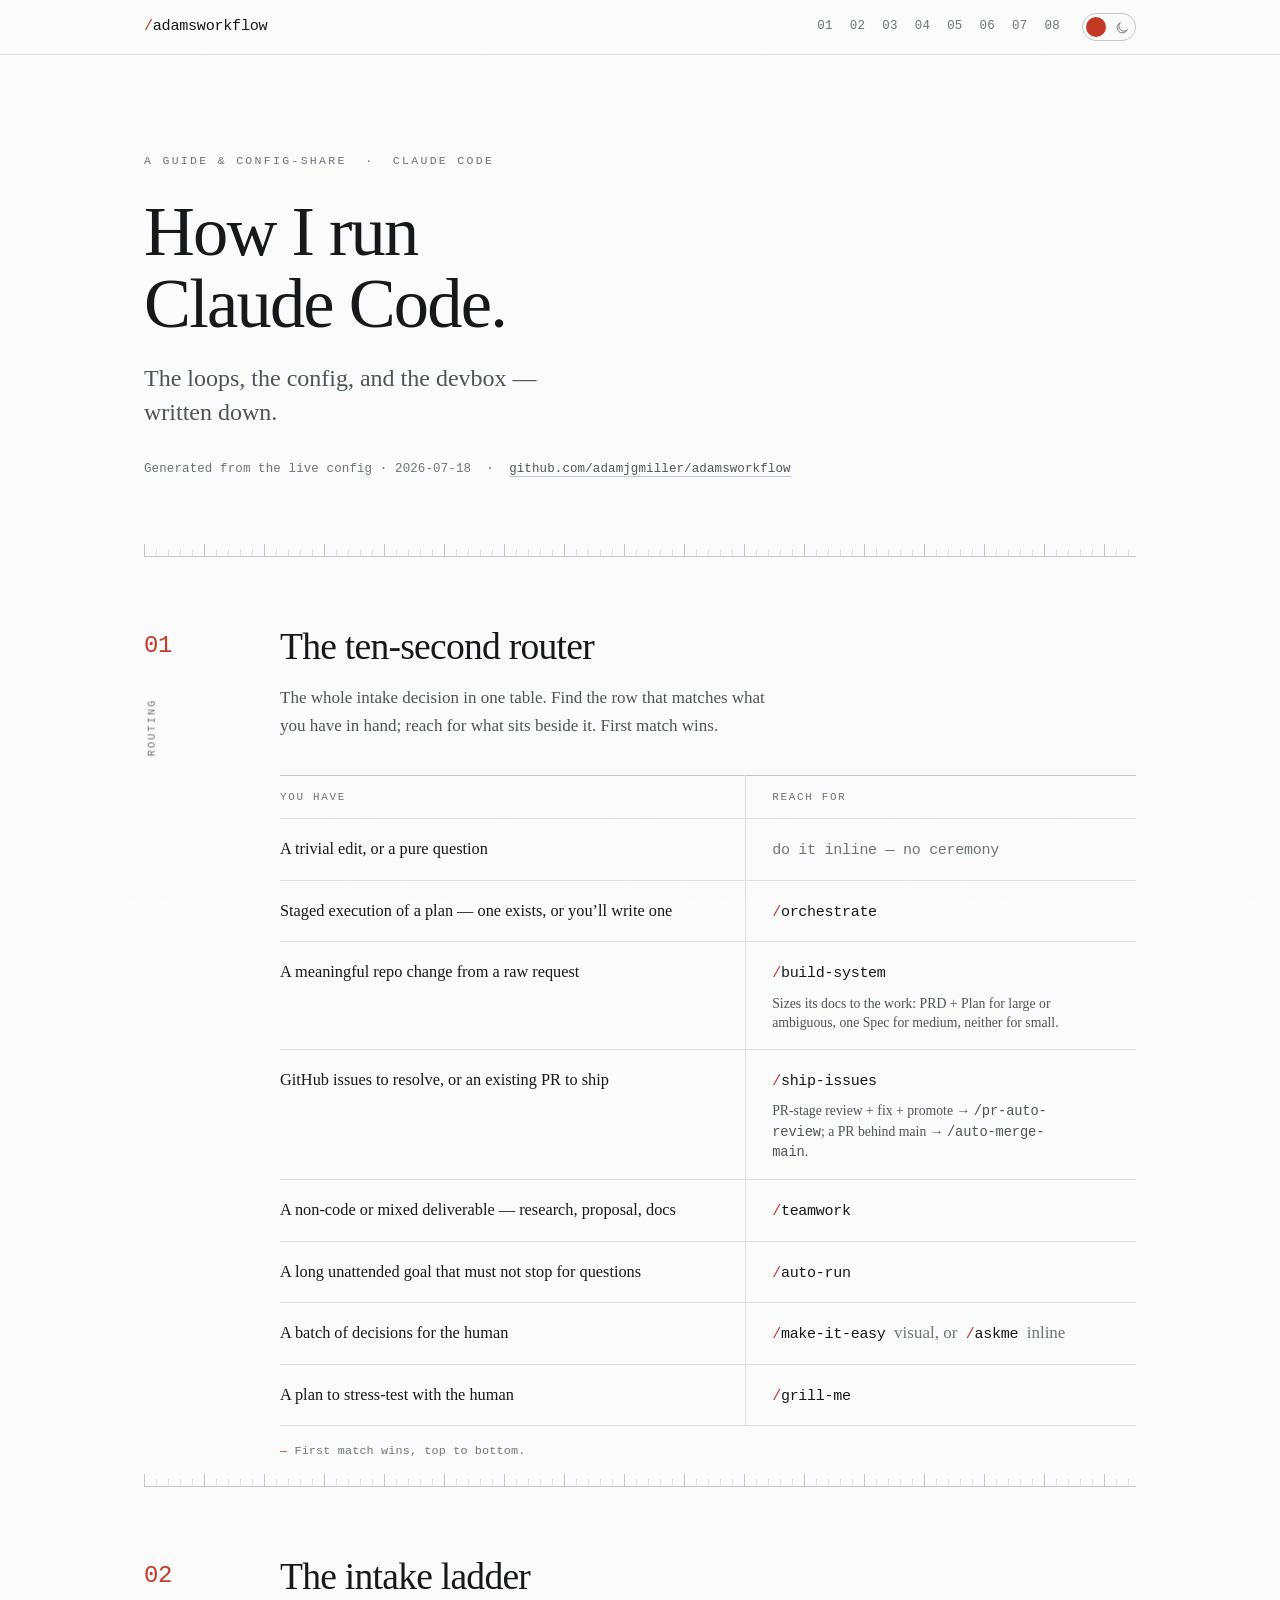
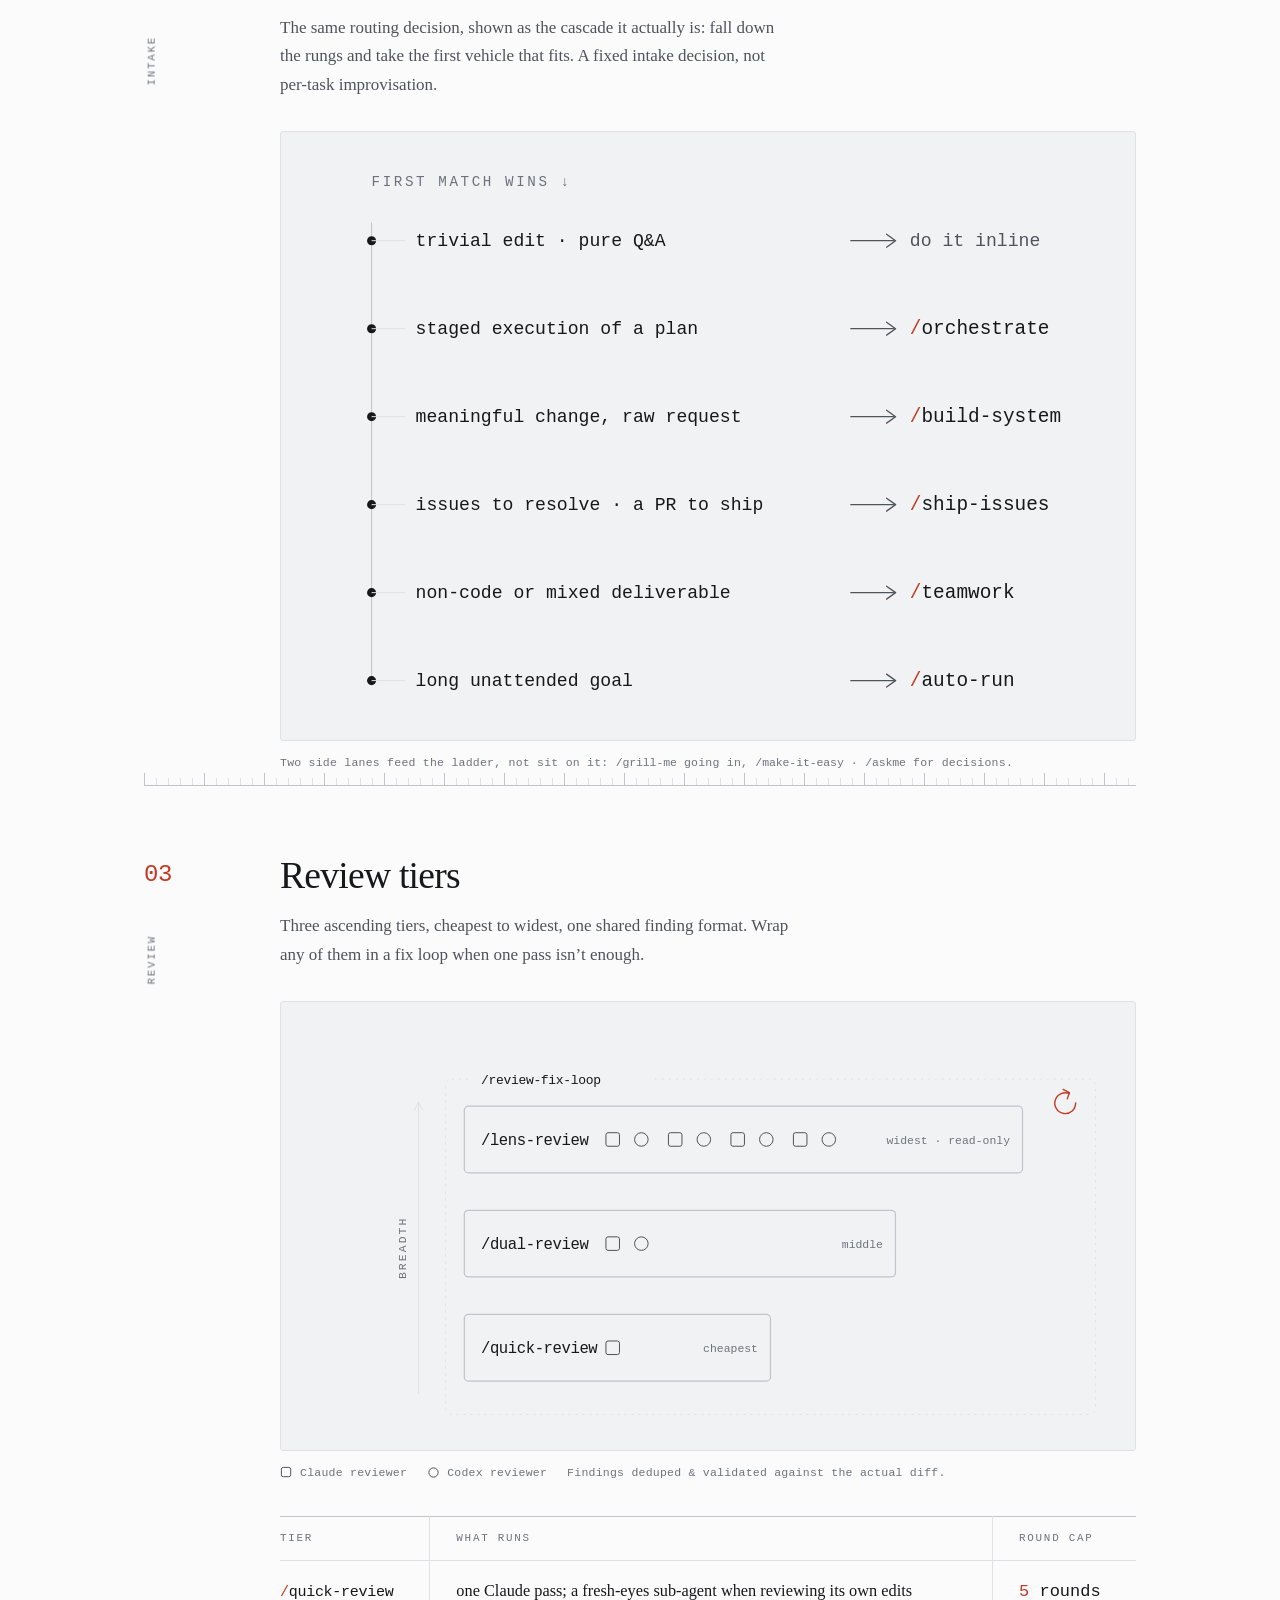
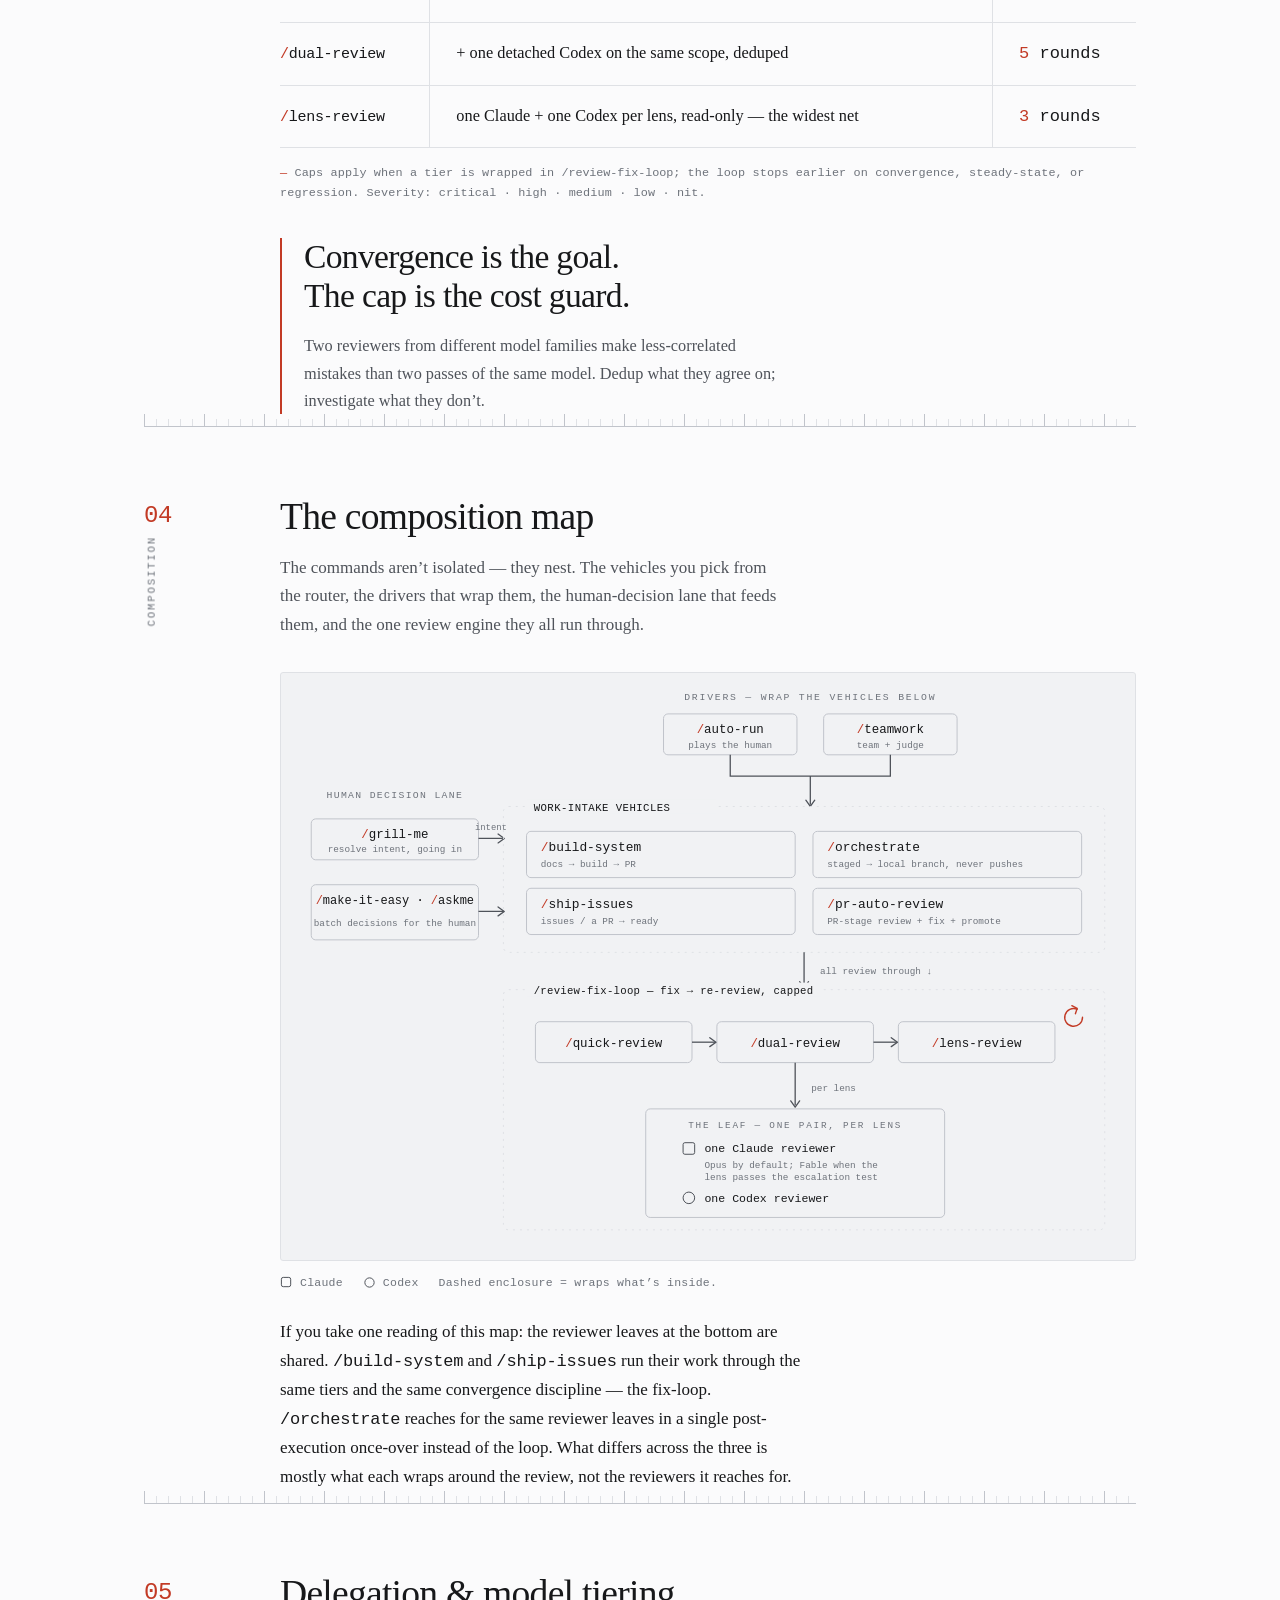
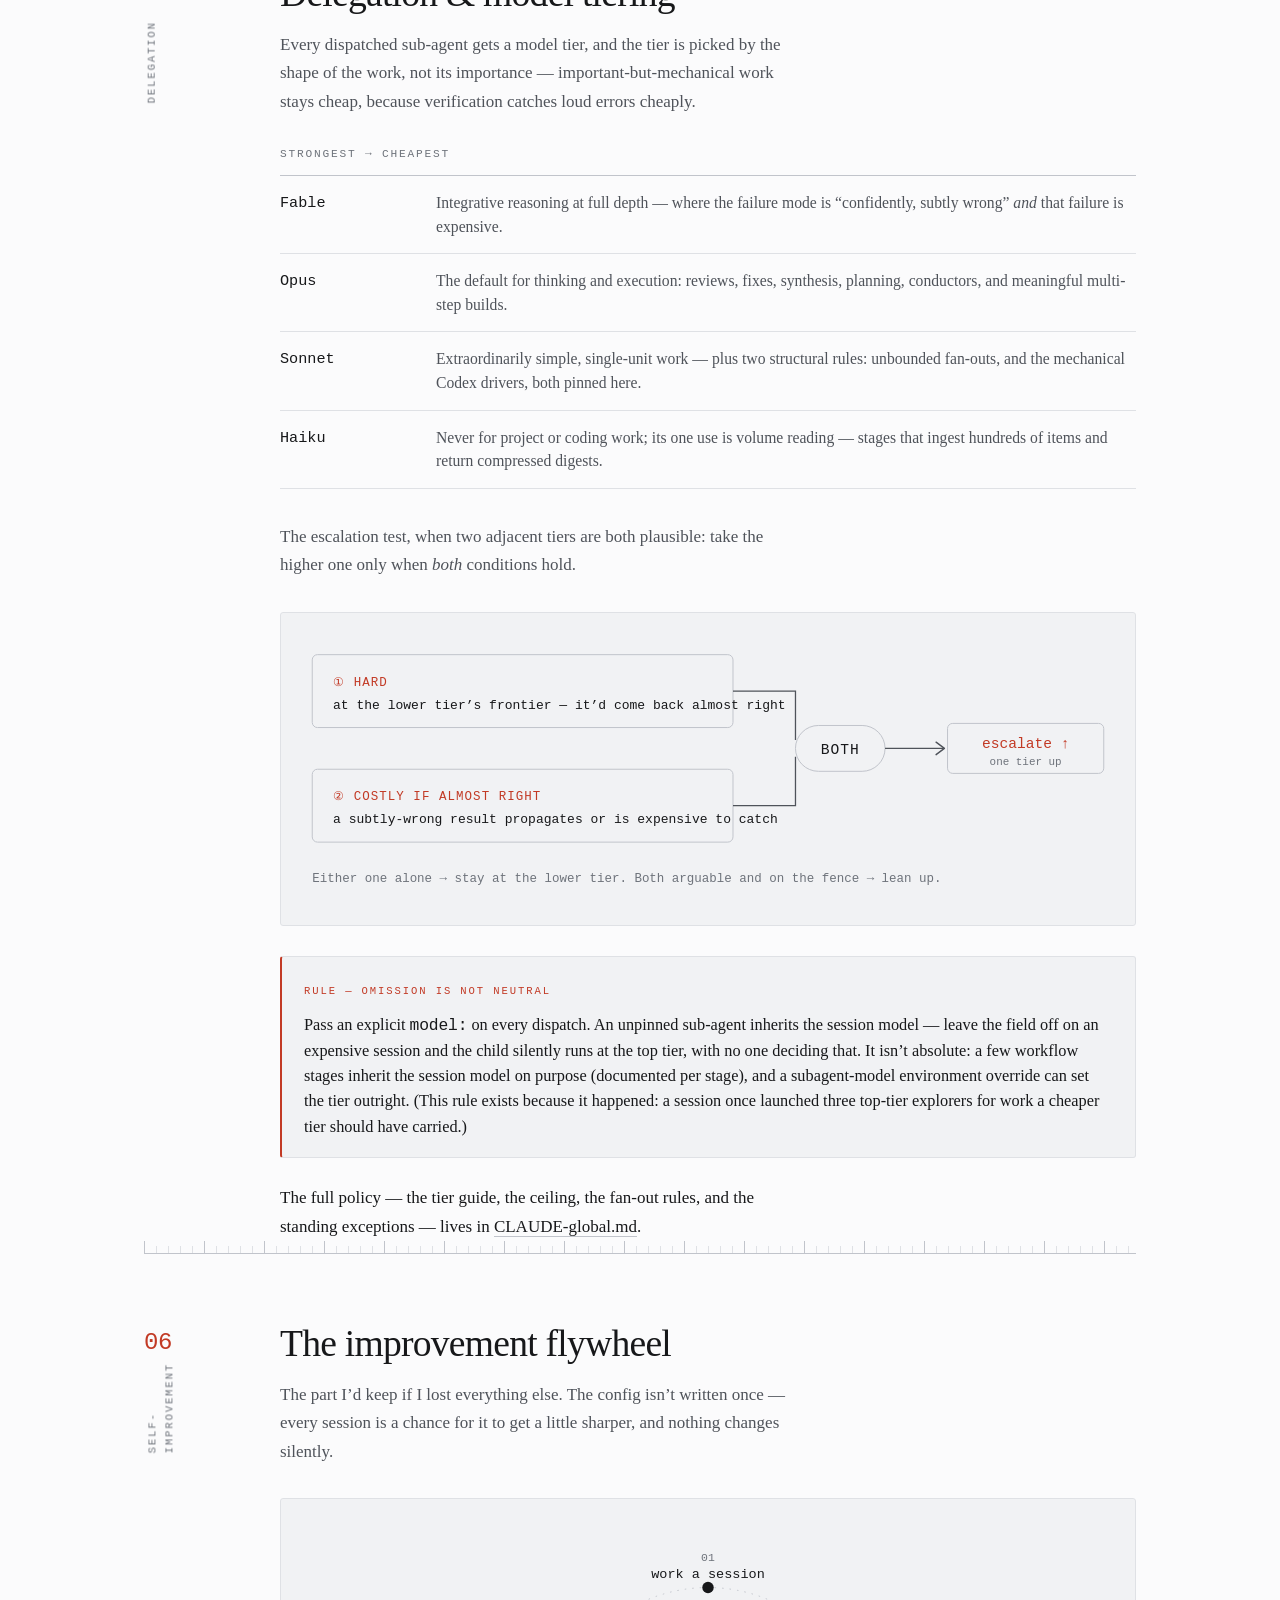
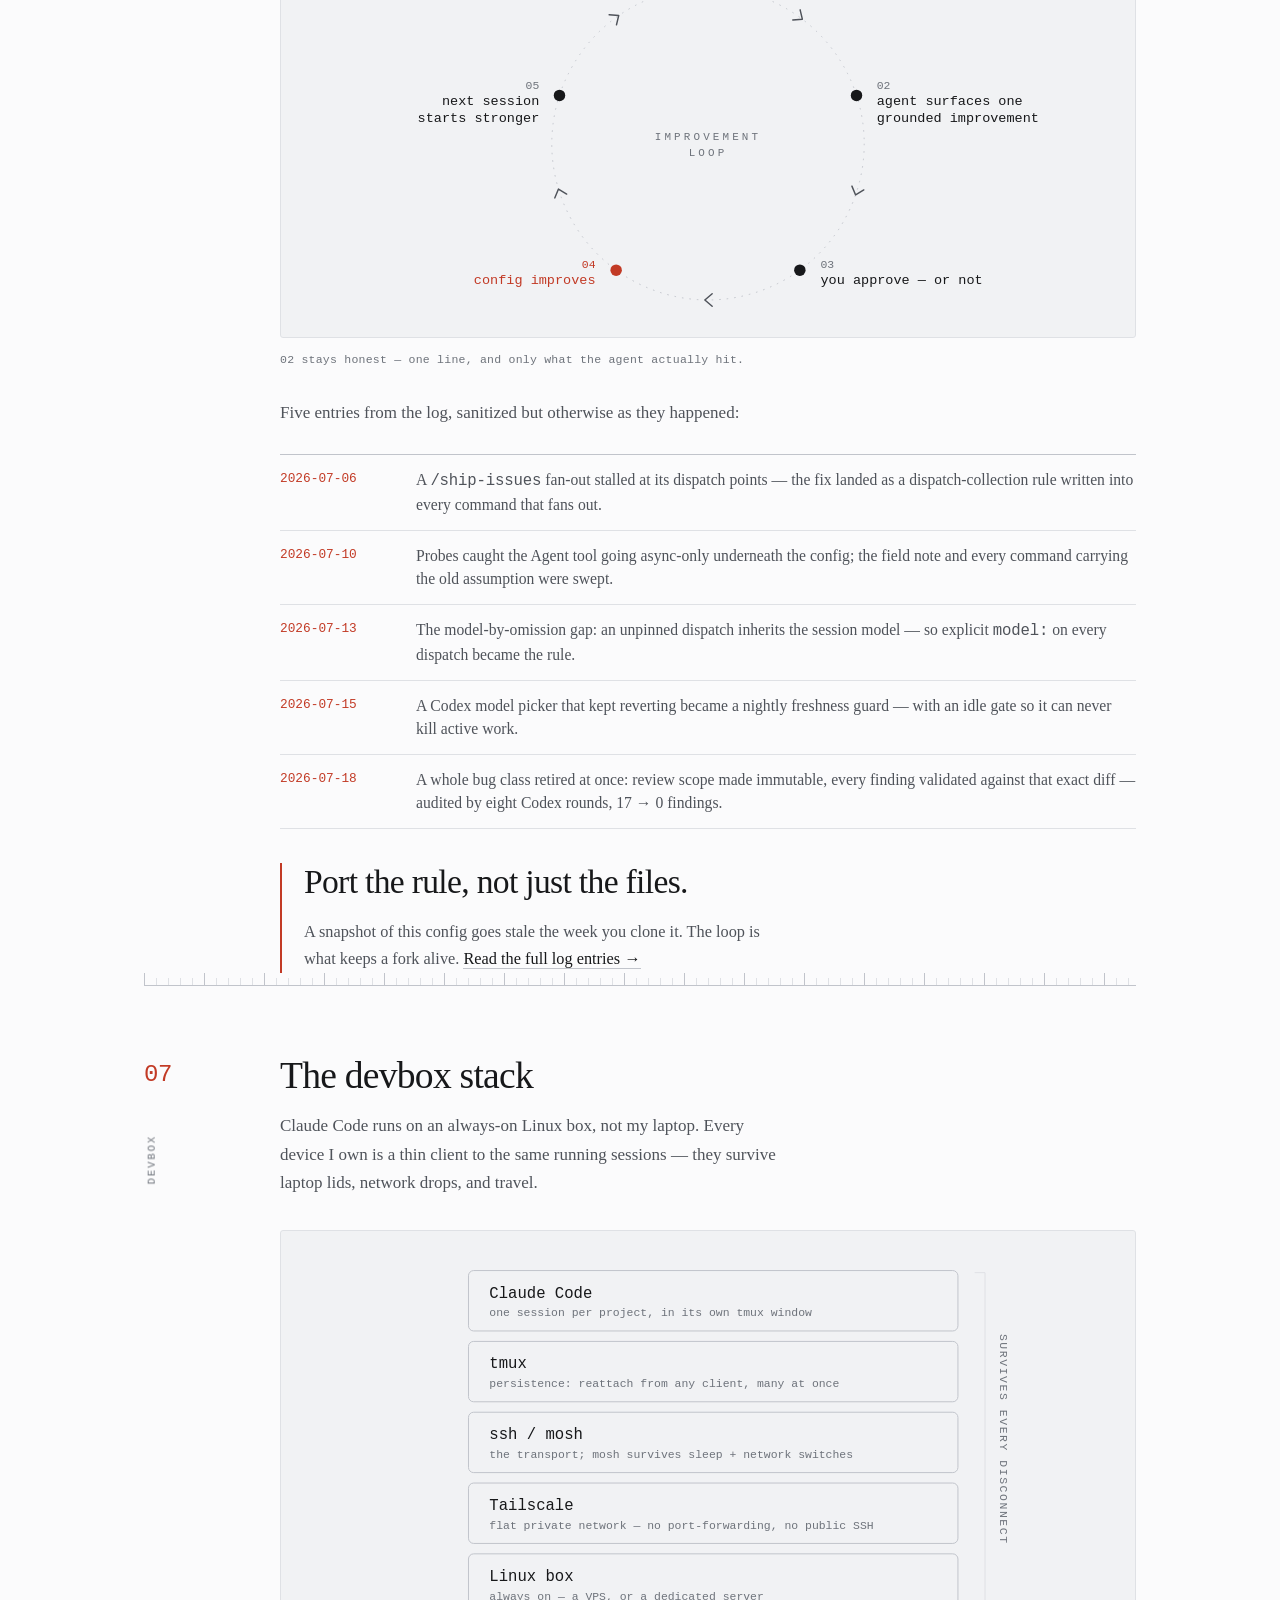
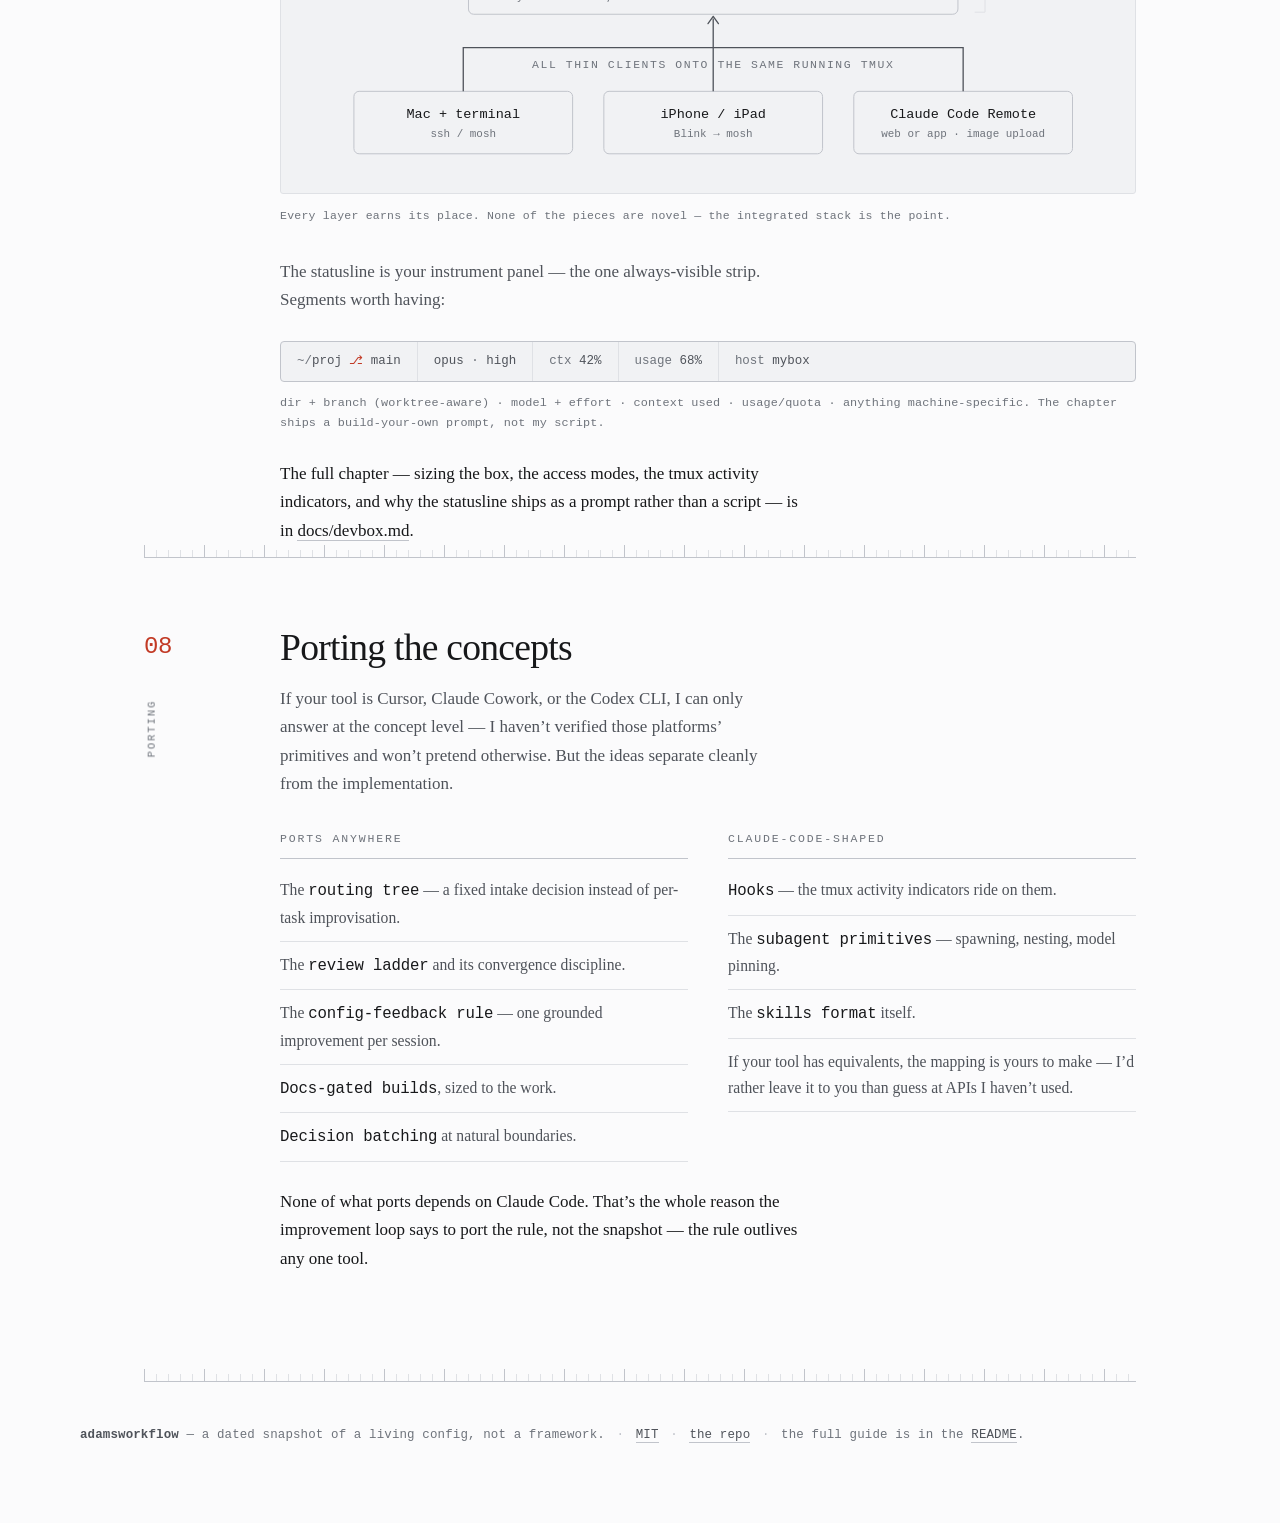
==== commit 494de16e: "Fix round-1 review findings across gate, installer, engine, docs Gate (check-leakage.sh): add histor" ====
--- a/docs/index.html
+++ b/docs/index.html
@@ -230,7 +230,7 @@
   letter-spacing: 0.01em;
 }
 .hero .meta a { color: var(--ink-soft); text-decoration: none;
-  border-bottom: 1px solid var(--hair-strong); }
+  border-bottom: 1px solid var(--hair-strong); overflow-wrap: anywhere; }
 .hero .meta a:hover { color: var(--accent); border-color: var(--accent); }
 .hero-ruler { margin-top: clamp(40px, 6vw, 64px); }
 
@@ -284,6 +284,11 @@
 
 /* ---- Router / caps tables ------------------------------------------------ */
 .router { margin-top: 34px; }
+/* keep wide tables scrolling within themselves, not the page body, when narrow */
+.table-scroll { overflow-x: auto; scrollbar-width: thin; scrollbar-color: var(--hair-strong) transparent; }
+.table-scroll::-webkit-scrollbar { height: 8px; }
+.table-scroll::-webkit-scrollbar-thumb { background: var(--hair-strong); border-radius: 4px; }
+.table-scroll::-webkit-scrollbar-track { background: transparent; }
 .router table {
   width: 100%;
   border-collapse: collapse;
@@ -540,7 +545,6 @@
 /* ---- Responsive ---------------------------------------------------------- */
 @media (max-width: 820px) {
   .topnav { gap: 11px; }
-  .topnav a.hide-md { display: none; }
 }
 @media (max-width: 760px) {
   body { font-size: 16px; }
@@ -620,6 +624,7 @@
           wins.</p>
 
         <div class="router">
+          <div class="table-scroll">
           <table>
             <thead>
               <tr>
@@ -648,7 +653,7 @@
                 <td class="c-have"><span class="have">GitHub issues to resolve, or an existing PR to ship</span></td>
                 <td class="c-reach">
                   <span class="cmd"><span class="slash">/</span>ship-issues</span>
-                  <span class="cmd-note">Review only → <span class="mono">/pr-auto-review</span>;
+                  <span class="cmd-note">PR-stage review + fix + promote → <span class="mono">/pr-auto-review</span>;
                     a PR behind main → <span class="mono">/auto-merge-main</span>.</span>
                 </td>
               </tr>
@@ -675,6 +680,7 @@
               </tr>
             </tbody>
           </table>
+          </div>
           <p class="footnote">First match wins, top to bottom.</p>
         </div>
       </div>
@@ -835,6 +841,7 @@
         </div>
 
         <div class="router caps">
+          <div class="table-scroll">
           <table>
             <thead>
               <tr>
@@ -861,6 +868,7 @@
               </tr>
             </tbody>
           </table>
+          </div>
           <p class="footnote">Caps apply when a tier is wrapped in <span class="mono">/review-fix-loop</span>; the loop stops earlier on convergence, steady-state, or regression. Severity: critical · high · medium · low · nit.</p>
         </div>
 
@@ -893,7 +901,7 @@
           <div class="figframe">
           <div class="frame">
             <svg viewBox="0 0 960 660" role="img"
-                 aria-label="How the commands nest: auto-run and teamwork drive the work-intake vehicles (build-system, orchestrate, ship-issues, pr-auto-review); the human-decision lane (grill-me, make-it-easy, askme) feeds them; every vehicle reviews through the shared review-fix-loop engine, which ends in a per-lens leaf of one Claude and one Codex reviewer.">
+                 aria-label="How the commands nest: auto-run and teamwork drive the work-intake vehicles (build-system, orchestrate, ship-issues, pr-auto-review); the human-decision lane (grill-me, make-it-easy, askme) feeds them; every vehicle reviews through the shared review engine at the bottom, which ends in a per-lens leaf of one Claude and one Codex reviewer.">
 
               <!-- DRIVERS -->
               <text class="d-faint" x="595" y="30" font-size="11" letter-spacing="2" text-anchor="middle">DRIVERS — WRAP THE VEHICLES BELOW</text>
@@ -939,7 +947,7 @@
               <text class="d-faint" x="292" y="282" font-size="10.5">issues / a PR → ready</text>
               <rect class="d-box" x="598" y="242" width="302" height="52" rx="5" vector-effect="non-scaling-stroke"/>
               <text x="614" y="264" font-size="14.5"><tspan class="d-accent-f">/</tspan><tspan class="d-ink">pr-auto-review</tspan></text>
-              <text class="d-faint" x="614" y="282" font-size="10.5">review-only → promote</text>
+              <text class="d-faint" x="614" y="282" font-size="10.5">PR-stage review + fix + promote</text>
 
               <!-- funnel to review engine -->
               <path class="d-arrow" d="M588 314 V352" stroke-width="1.3" vector-effect="non-scaling-stroke"/>
@@ -975,12 +983,14 @@
               <text class="d-faint" x="596" y="470" font-size="10.5" text-anchor="start">per lens</text>
 
               <!-- leaf box -->
-              <rect class="d-box" x="410" y="490" width="336" height="104" rx="5" vector-effect="non-scaling-stroke"/>
-              <text class="d-faint" x="578" y="514" font-size="10.5" letter-spacing="2" text-anchor="middle">THE LEAF — ONE PAIR, PER LENS</text>
-              <rect class="d-mk" x="452" y="532" width="13" height="13" rx="2" vector-effect="non-scaling-stroke"/>
-              <text class="d-ink" x="476" y="543" font-size="13">one Claude reviewer — Opus</text>
-              <circle class="d-mk" cx="458.5" cy="566" r="6.5" vector-effect="non-scaling-stroke"/>
-              <text class="d-ink" x="476" y="571" font-size="13">one Codex reviewer</text>
+              <rect class="d-box" x="410" y="490" width="336" height="122" rx="5" vector-effect="non-scaling-stroke"/>
+              <text class="d-faint" x="578" y="512" font-size="10.5" letter-spacing="2" text-anchor="middle">THE LEAF — ONE PAIR, PER LENS</text>
+              <rect class="d-mk" x="452" y="528" width="13" height="13" rx="2" vector-effect="non-scaling-stroke"/>
+              <text class="d-ink" x="476" y="539" font-size="13">one Claude reviewer</text>
+              <text class="d-faint" x="476" y="556" font-size="10.5">Opus by default; Fable when the</text>
+              <text class="d-faint" x="476" y="570" font-size="10.5">lens passes the escalation test</text>
+              <circle class="d-mk" cx="458.5" cy="590" r="6.5" vector-effect="non-scaling-stroke"/>
+              <text class="d-ink" x="476" y="595" font-size="13">one Codex reviewer</text>
             </svg>
           </div>
           <span class="scroll-cue" aria-hidden="true"></span>
@@ -993,11 +1003,13 @@
         </div>
 
         <div class="prose gap">
-          <p>If you take one reading of this map: the review engine at the bottom is
-            shared. <span class="mono">/build-system</span>, <span class="mono">/orchestrate</span>,
-            and <span class="mono">/ship-issues</span> each run their work through the same
-            tiers and the same convergence discipline — the difference between them is
-            what they wrap around it, not how they check the result.</p>
+          <p>If you take one reading of this map: the reviewer leaves at the bottom are
+            shared. <span class="mono">/build-system</span> and
+            <span class="mono">/ship-issues</span> run their work through the same tiers
+            and the same convergence discipline — the fix-loop. <span class="mono">/orchestrate</span>
+            reaches for the same reviewer leaves in a single post-execution once-over
+            instead of the loop. What differs across the three is mostly what each wraps
+            around the review, not the reviewers it reaches for.</p>
         </div>
       </div>
     </div>
@@ -1080,8 +1092,11 @@
           <p>Pass an explicit <span class="mono">model:</span> on every dispatch. An
             unpinned sub-agent inherits the session model — leave the field off on an
             expensive session and the child silently runs at the top tier, with no one
-            deciding that. (This rule exists because it happened: a session once launched
-            three top-tier explorers for work a cheaper tier should have carried.)</p>
+            deciding that. It isn&rsquo;t absolute: a few workflow stages inherit the
+            session model on purpose (documented per stage), and a subagent-model
+            environment override can set the tier outright. (This rule exists because it
+            happened: a session once launched three top-tier explorers for work a cheaper
+            tier should have carried.)</p>
         </div>
 
         <div class="prose gap">
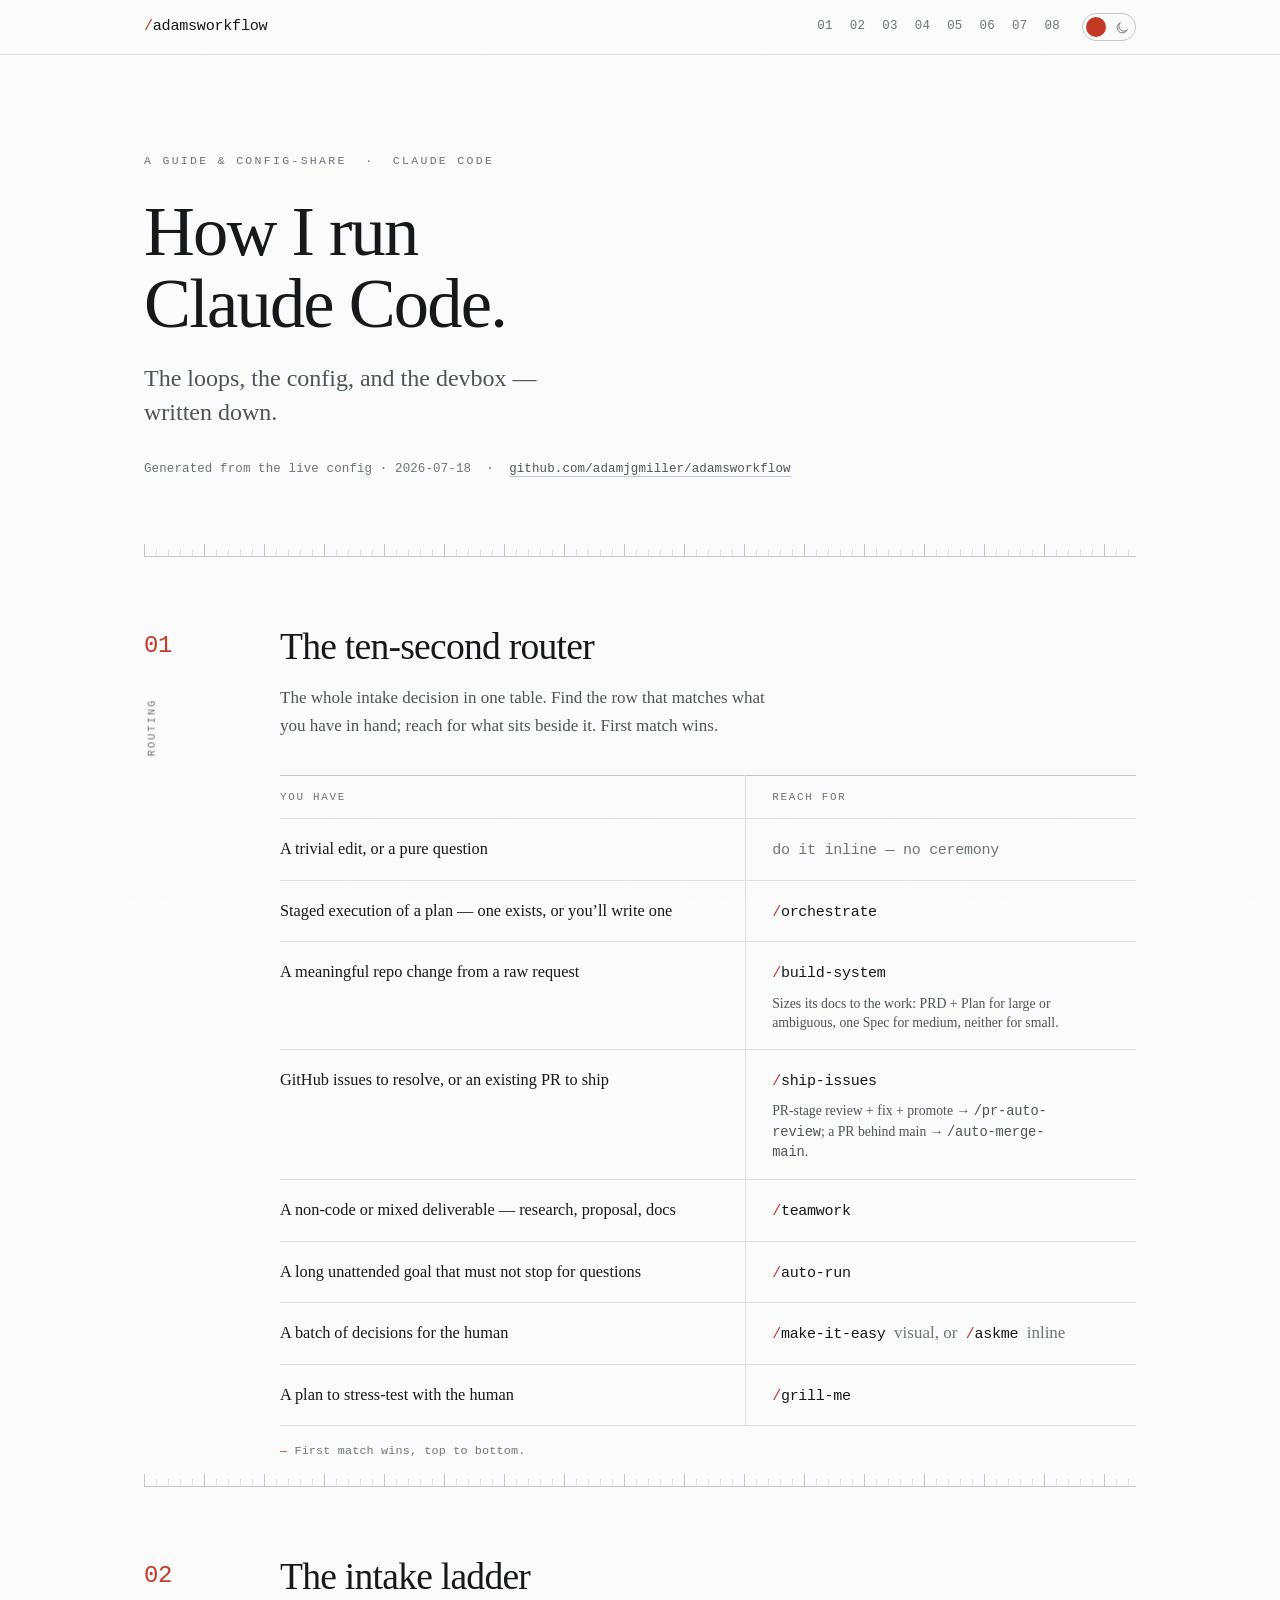
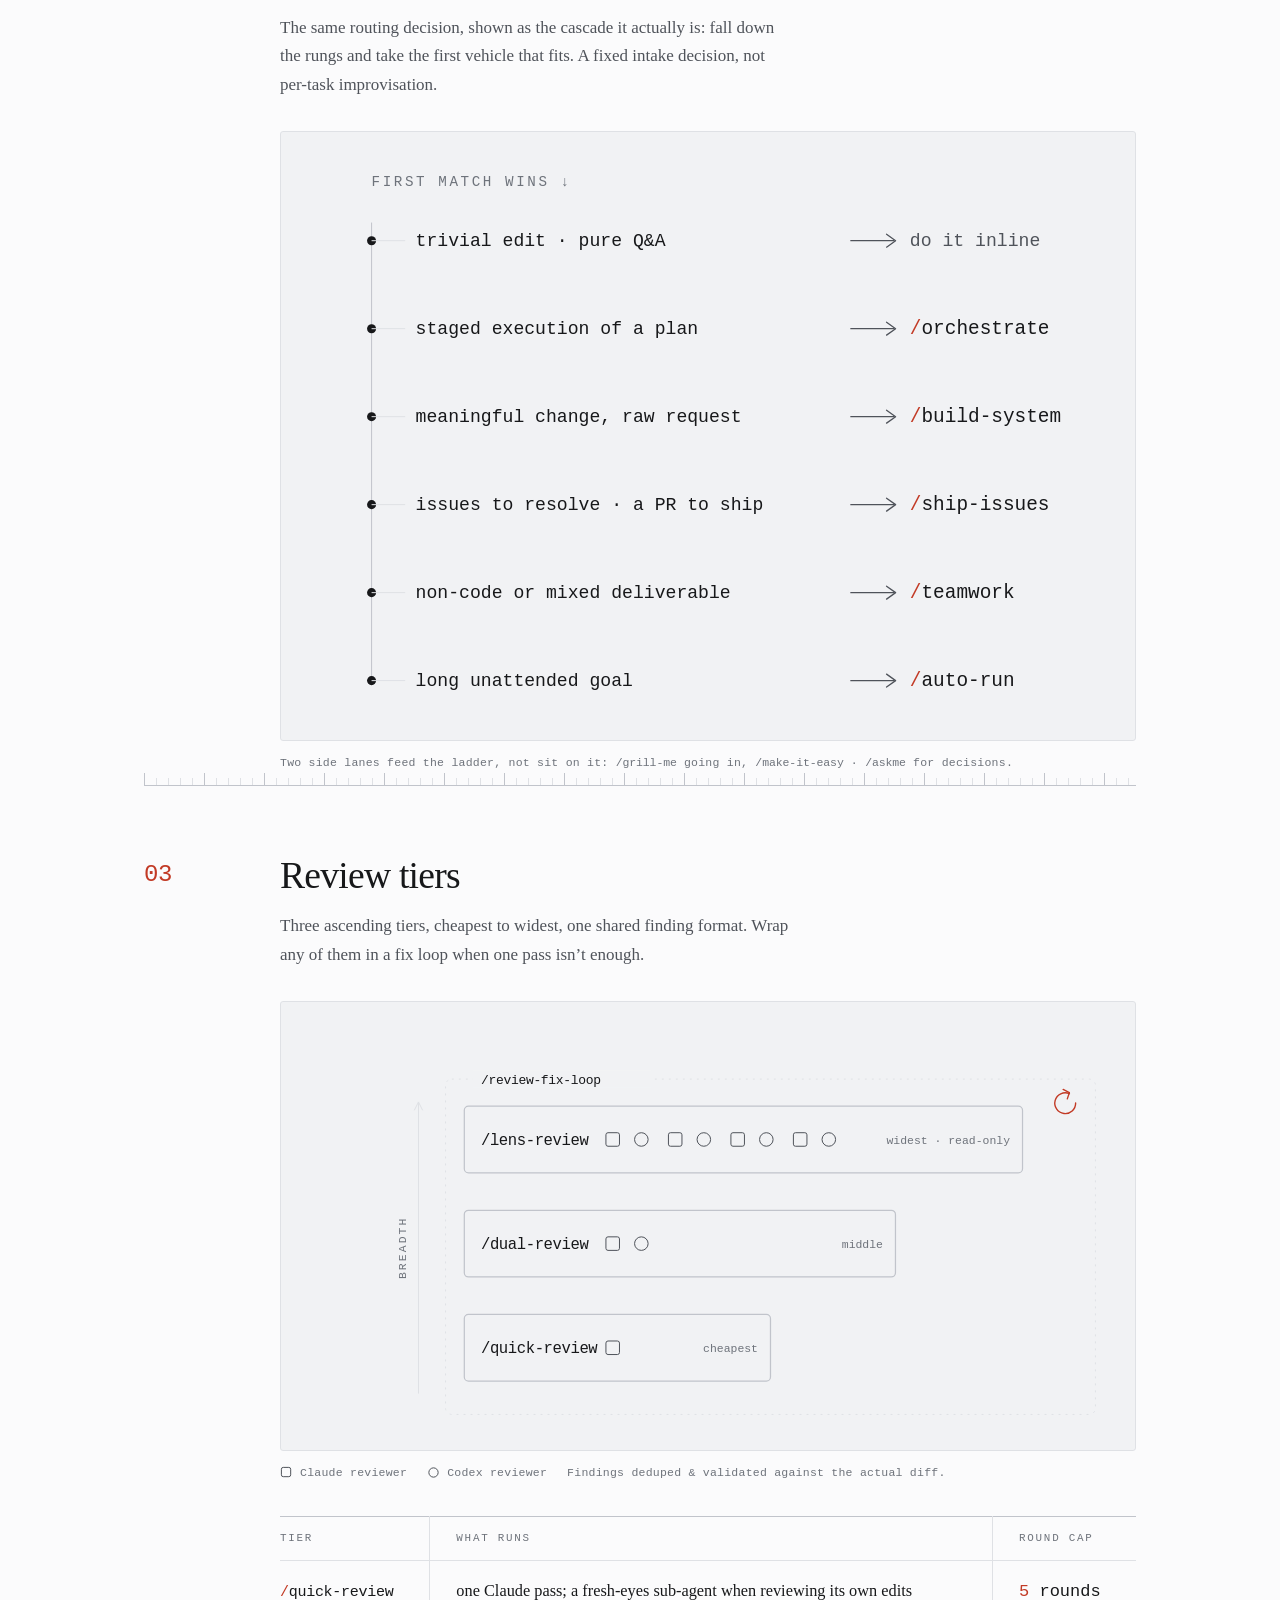
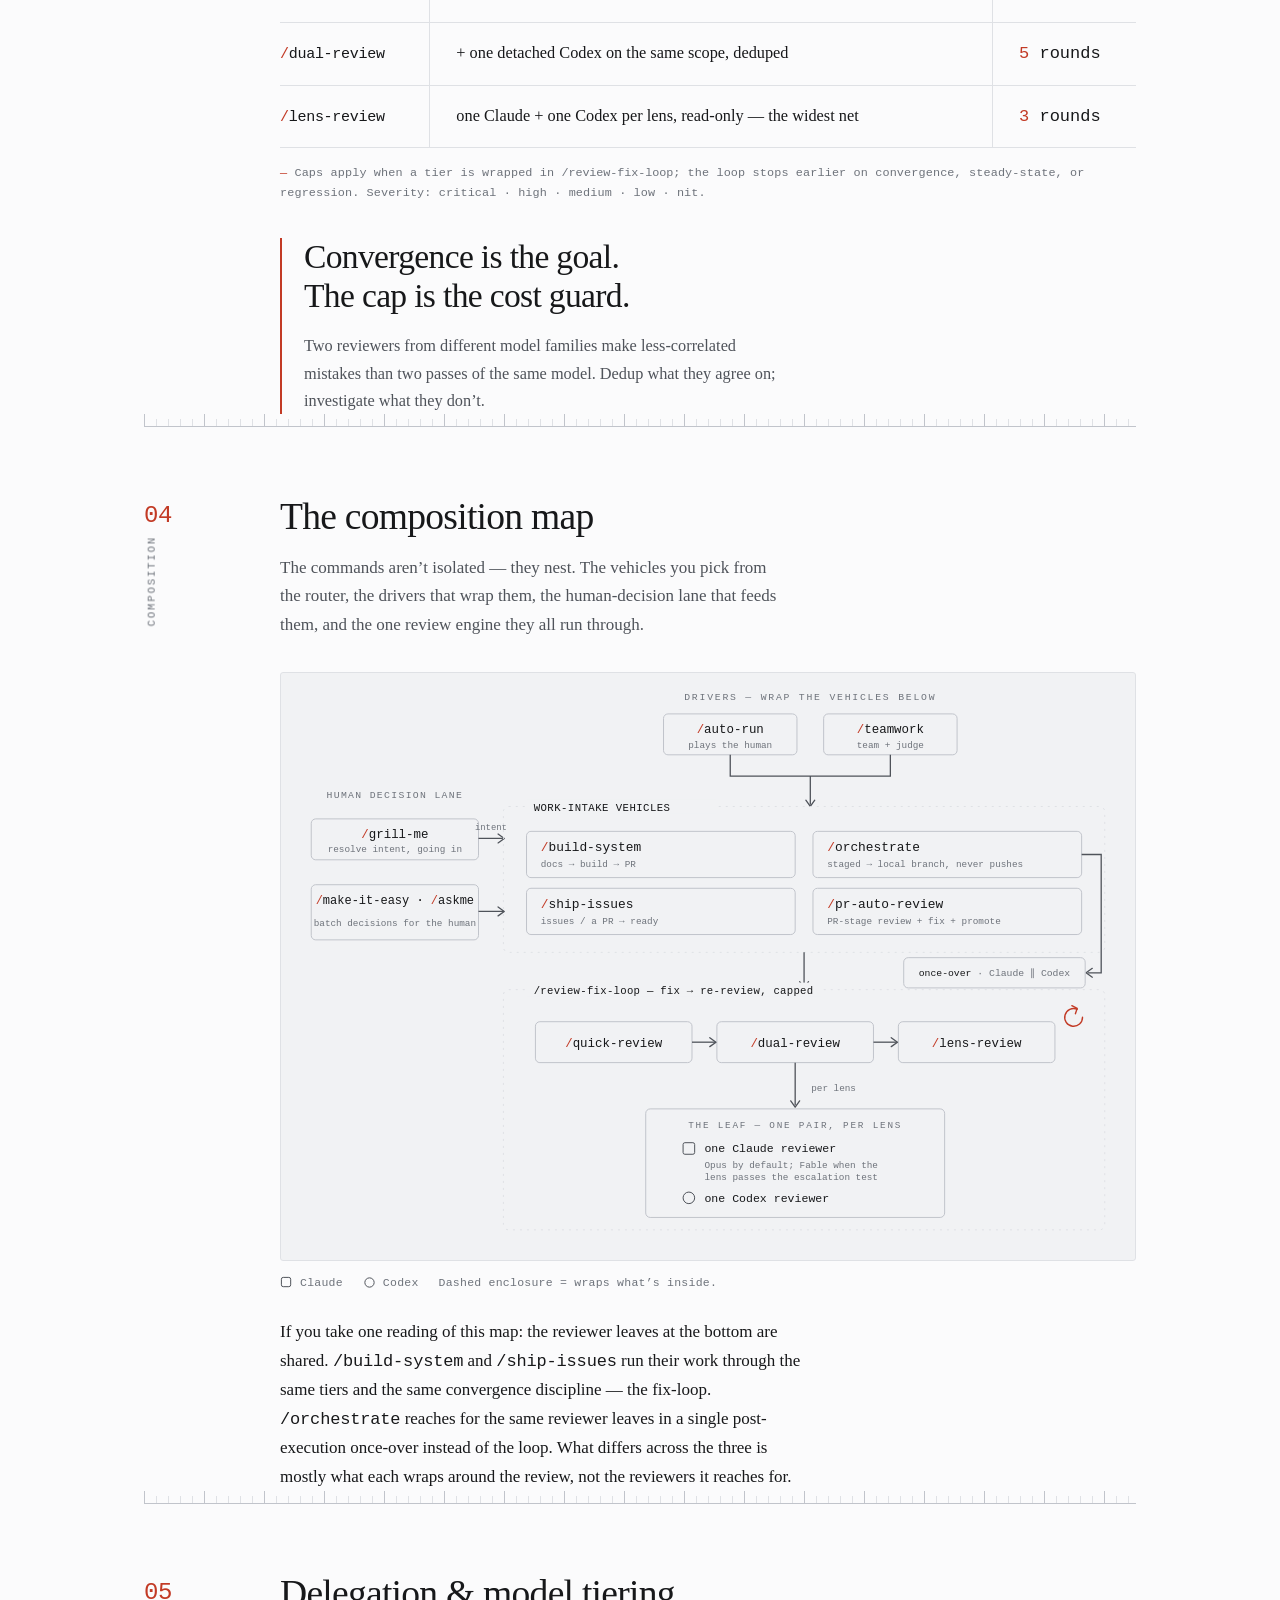
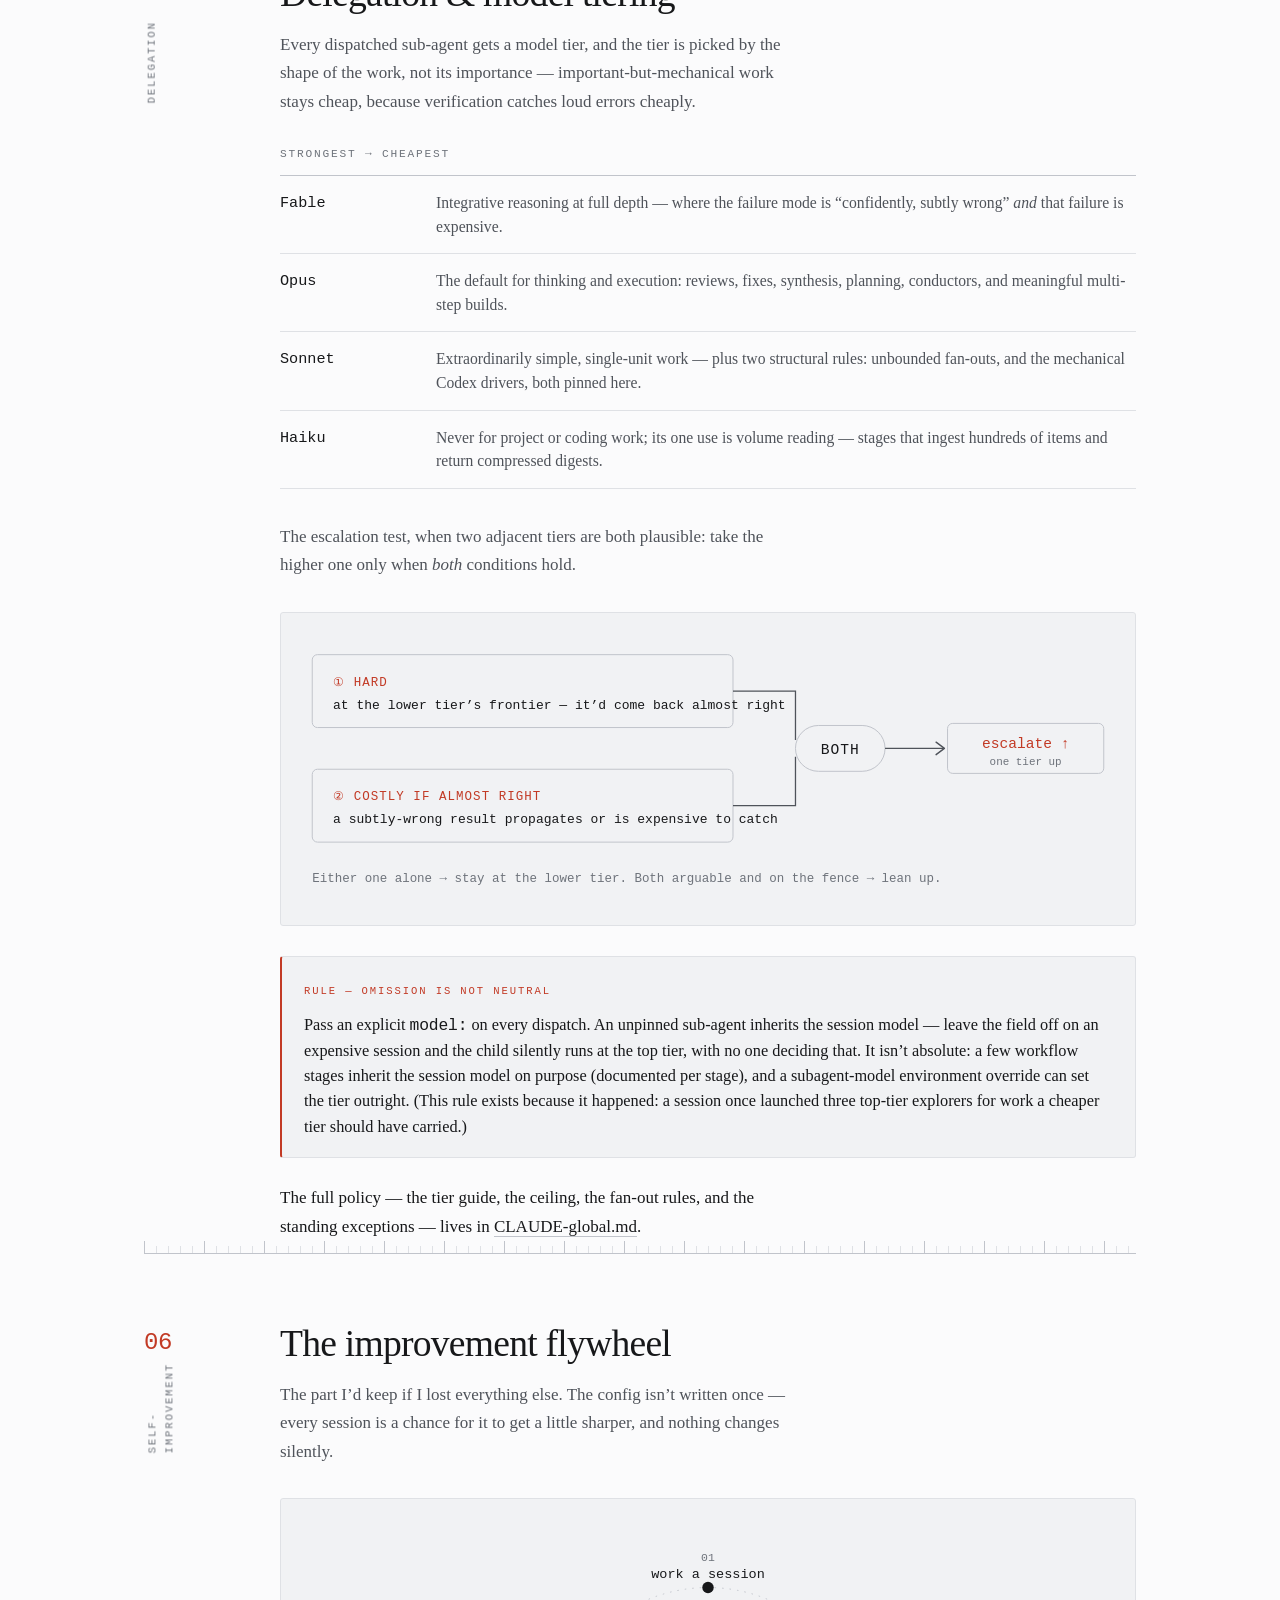
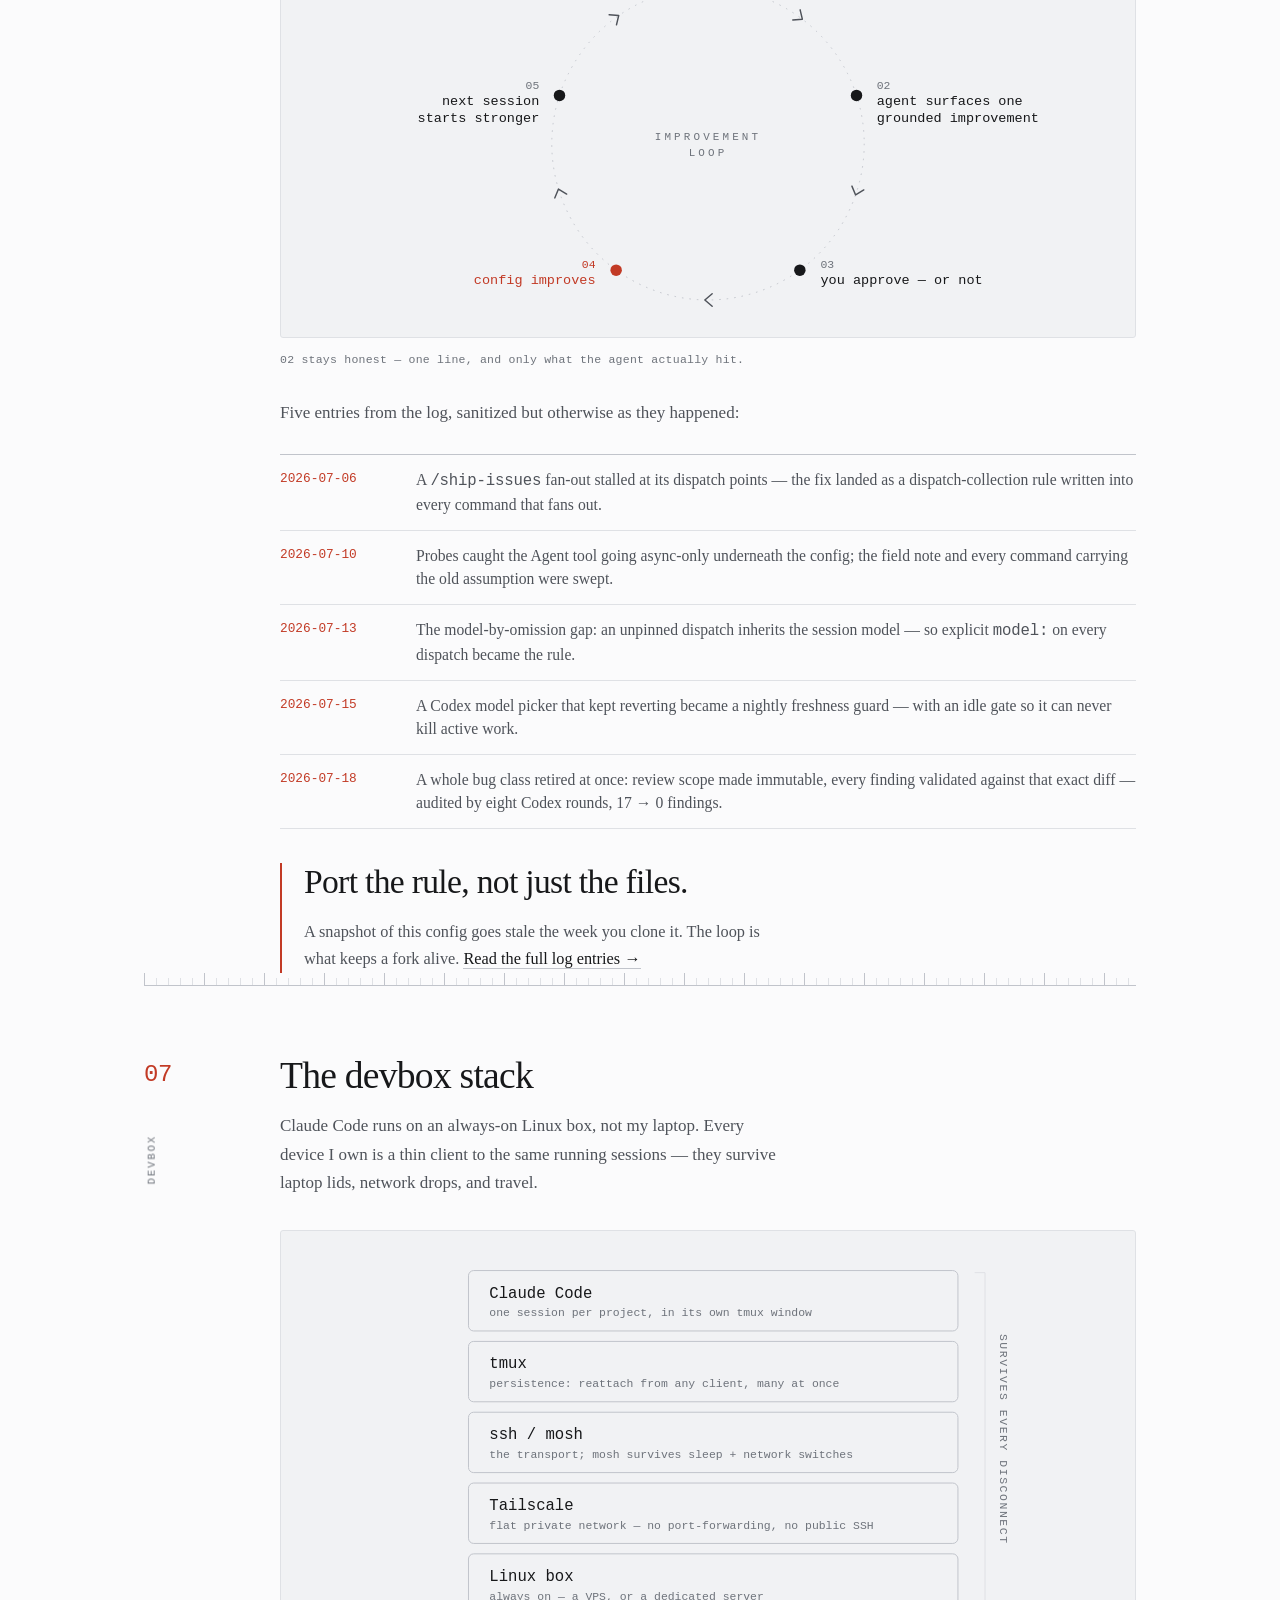
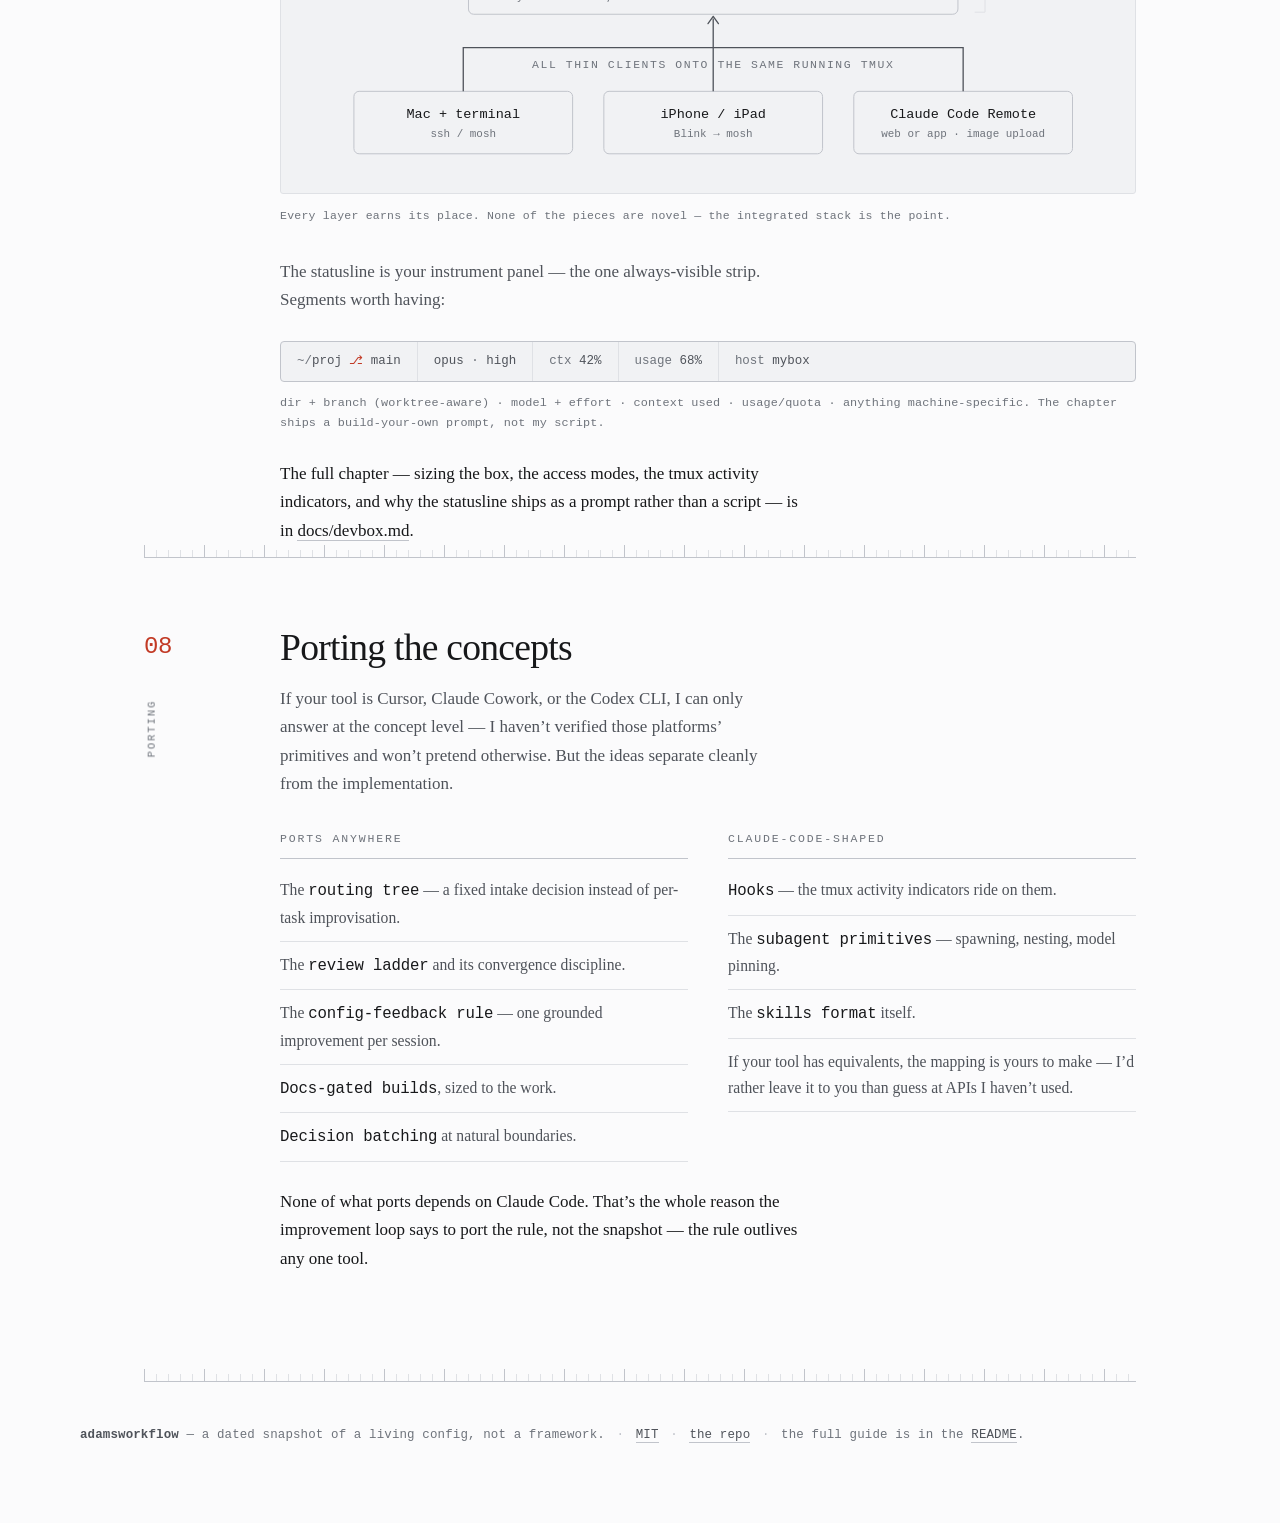
==== commit 188c6d74: "Route orchestrate to its once-over in the composition map Co-Authored-By: Claude Fable 5 <noreply@an" ====
--- a/docs/index.html
+++ b/docs/index.html
@@ -949,10 +949,15 @@
               <text x="614" y="264" font-size="14.5"><tspan class="d-accent-f">/</tspan><tspan class="d-ink">pr-auto-review</tspan></text>
               <text class="d-faint" x="614" y="282" font-size="10.5">PR-stage review + fix + promote</text>
 
-              <!-- funnel to review engine -->
+              <!-- build-system · ship-issues · pr-auto-review funnel into the loop -->
               <path class="d-arrow" d="M588 314 V352" stroke-width="1.3" vector-effect="non-scaling-stroke"/>
               <path class="d-arrow" d="M583 347 L588 354 L593 347" stroke-width="1.3" fill="none" stroke-linejoin="round" stroke-linecap="round" vector-effect="non-scaling-stroke"/>
-              <text class="d-faint" x="606" y="338" font-size="10.5" text-anchor="start">all review through ↓</text>
+
+              <!-- /orchestrate branches out: one post-execution once-over, not the loop -->
+              <path class="d-arrow" d="M900 204 H922 V337 H907" stroke-width="1.3" fill="none" vector-effect="non-scaling-stroke"/>
+              <path class="d-arrow" d="M912 332 L905 337 L912 342" stroke-width="1.3" fill="none" stroke-linejoin="round" stroke-linecap="round" vector-effect="non-scaling-stroke"/>
+              <rect class="d-box" x="700" y="320" width="204" height="34" rx="5" vector-effect="non-scaling-stroke"/>
+              <text x="802" y="341" font-size="11" text-anchor="middle"><tspan class="d-ink">once-over</tspan><tspan class="d-faint"> · Claude ∥ Codex</tspan></text>
 
               <!-- REVIEW ENGINE enclosure -->
               <rect class="d-hair" x="250" y="356" width="676" height="270" rx="6"
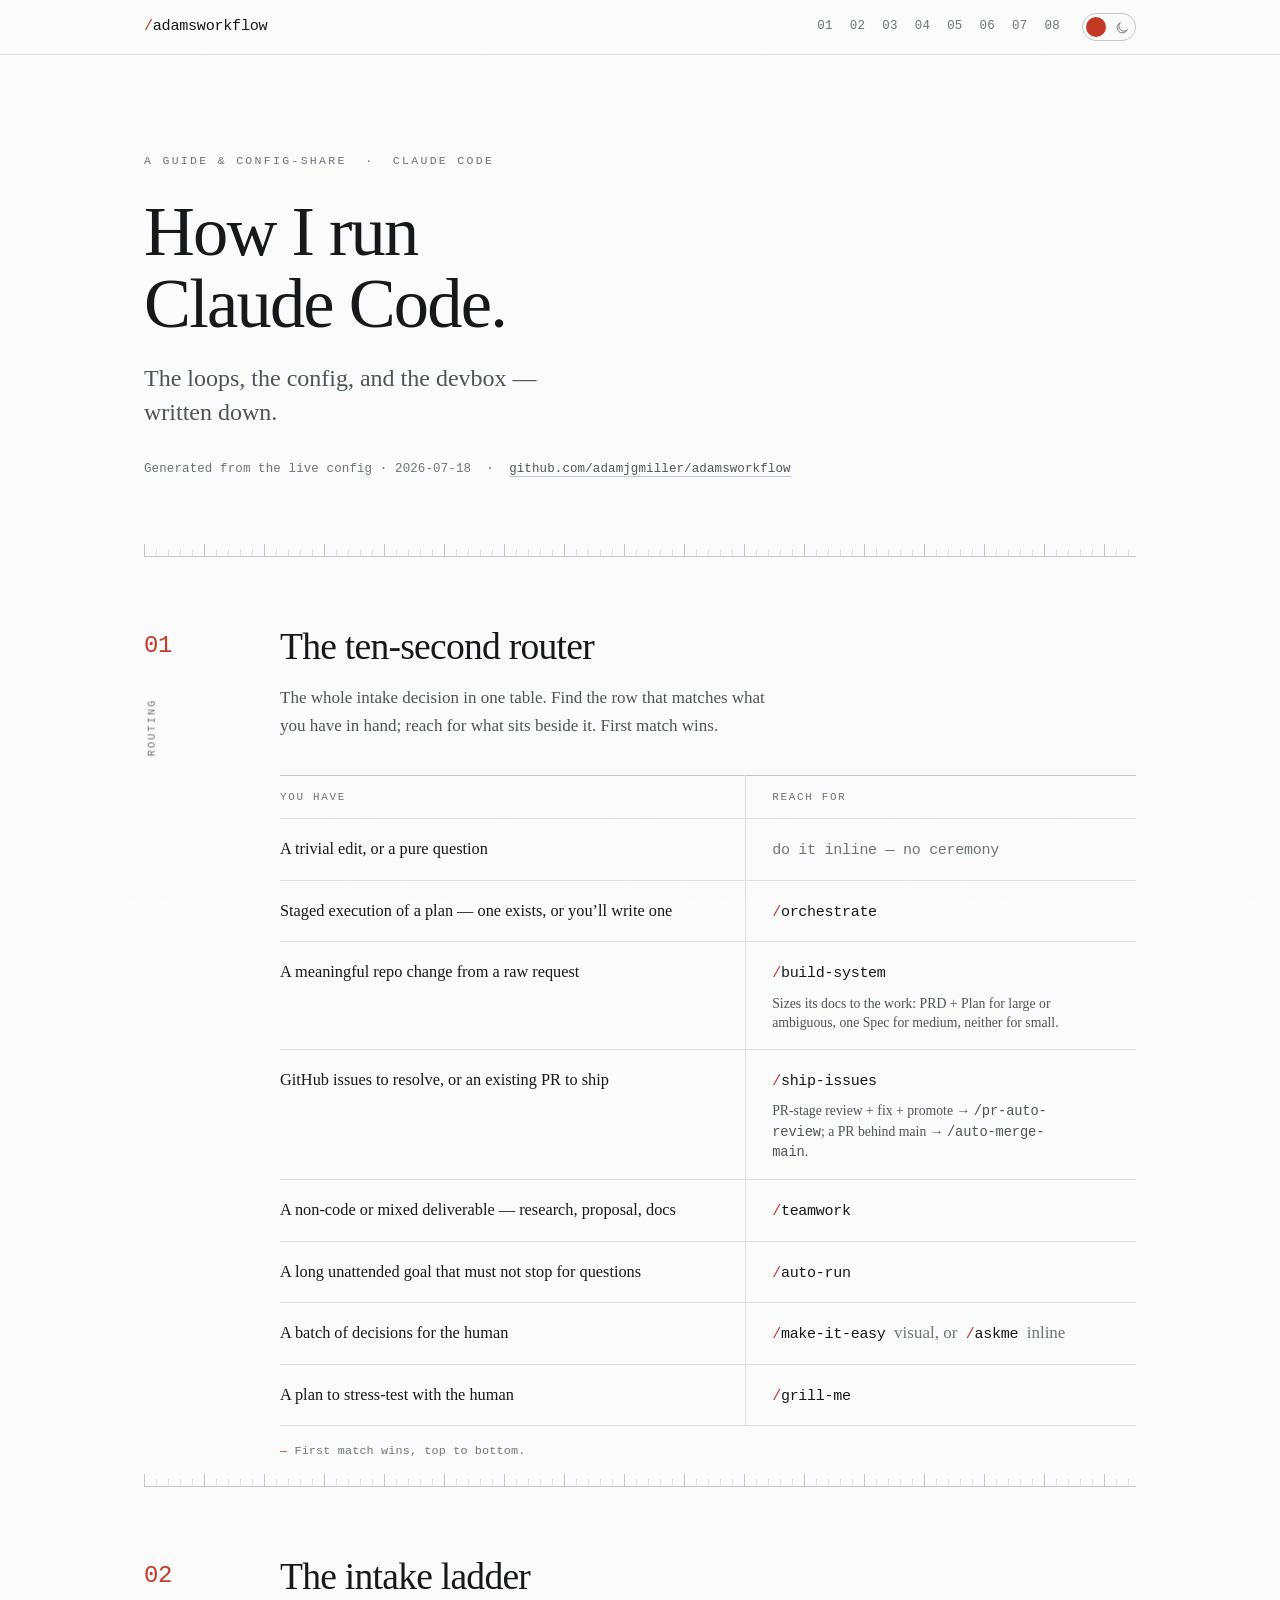
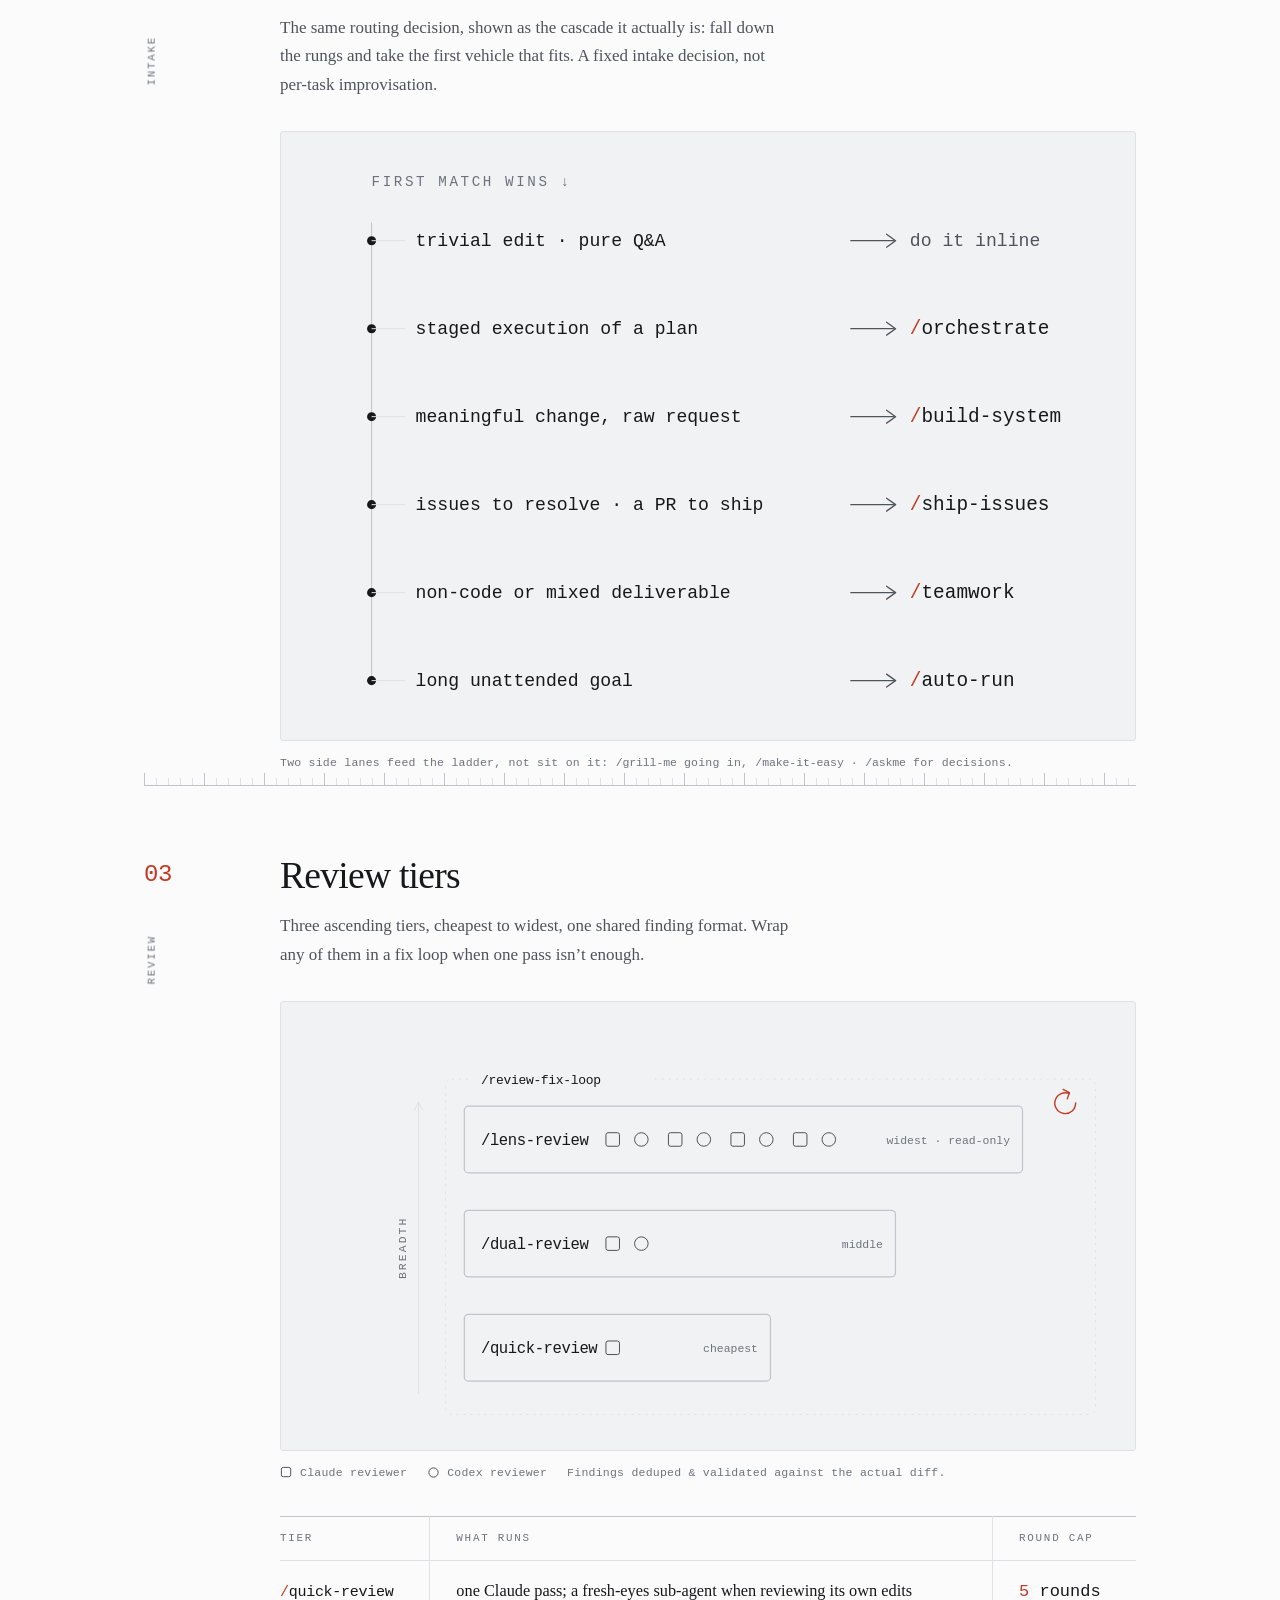
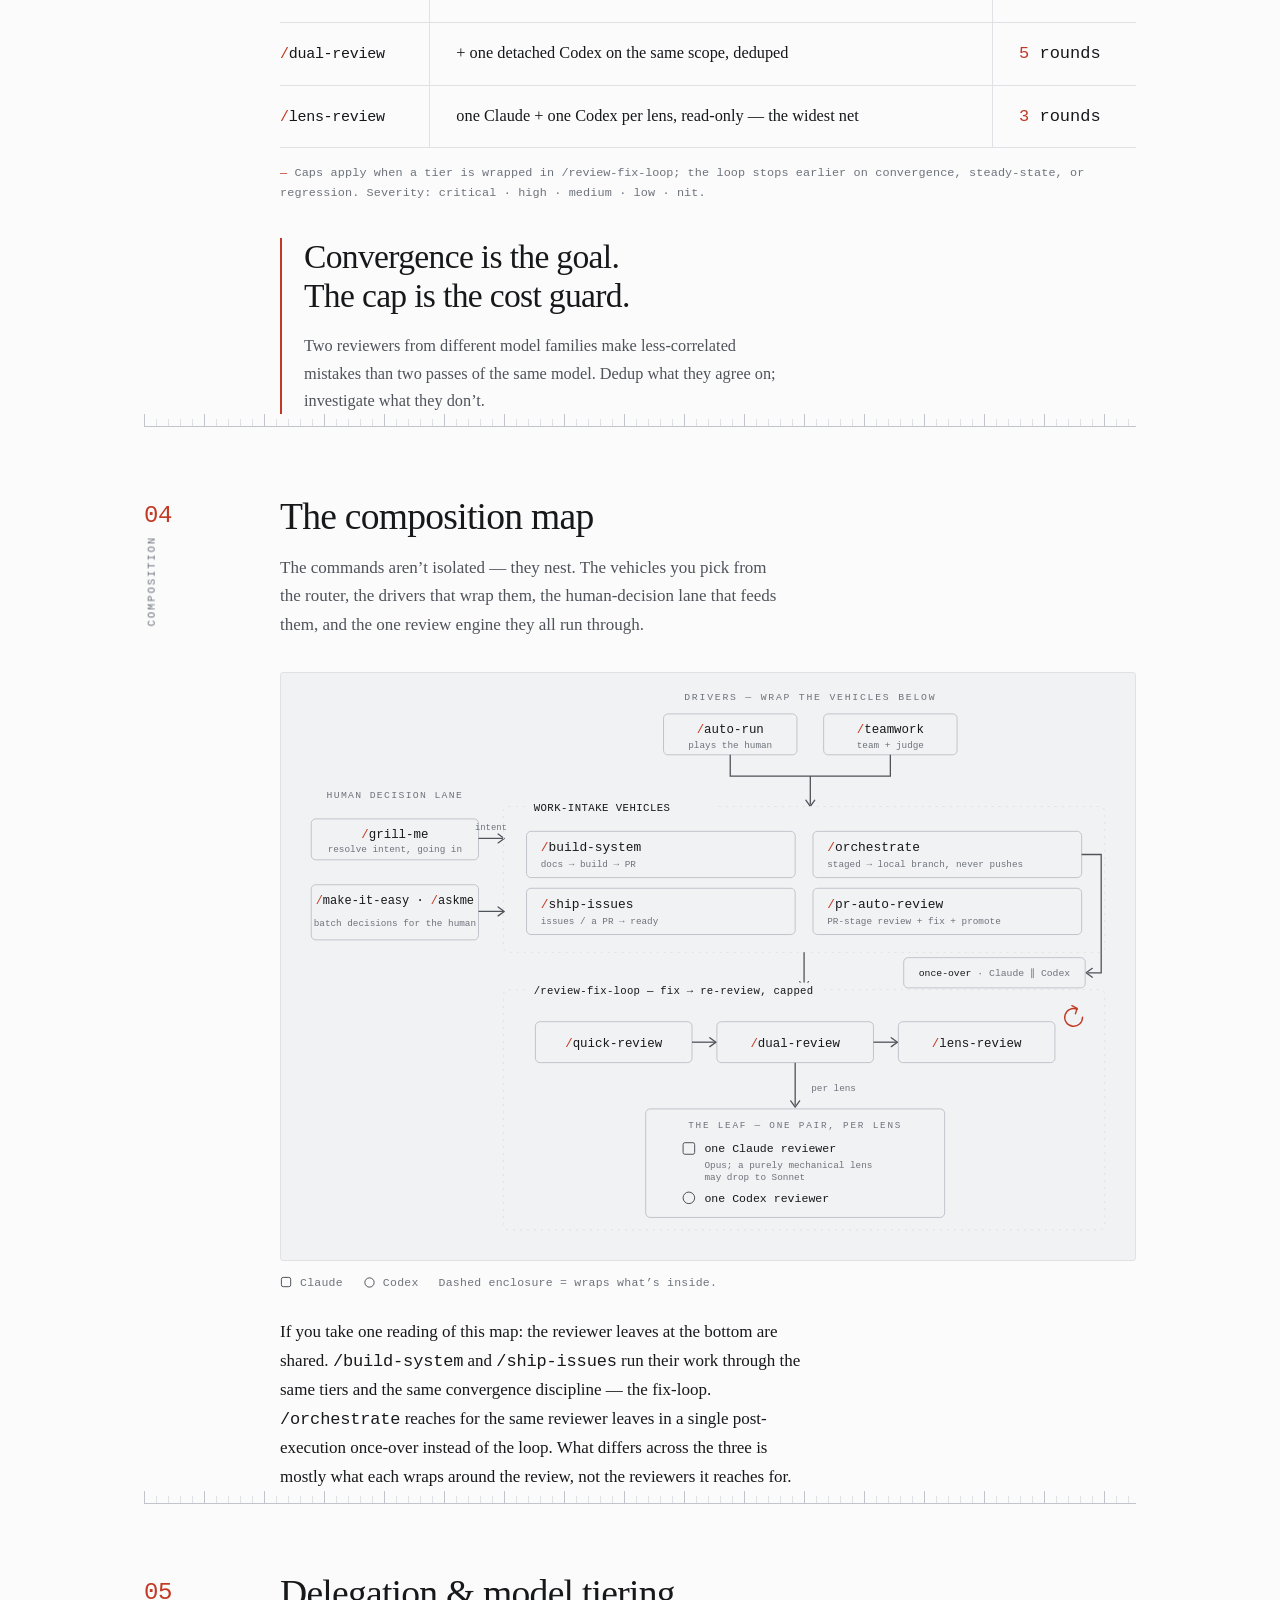
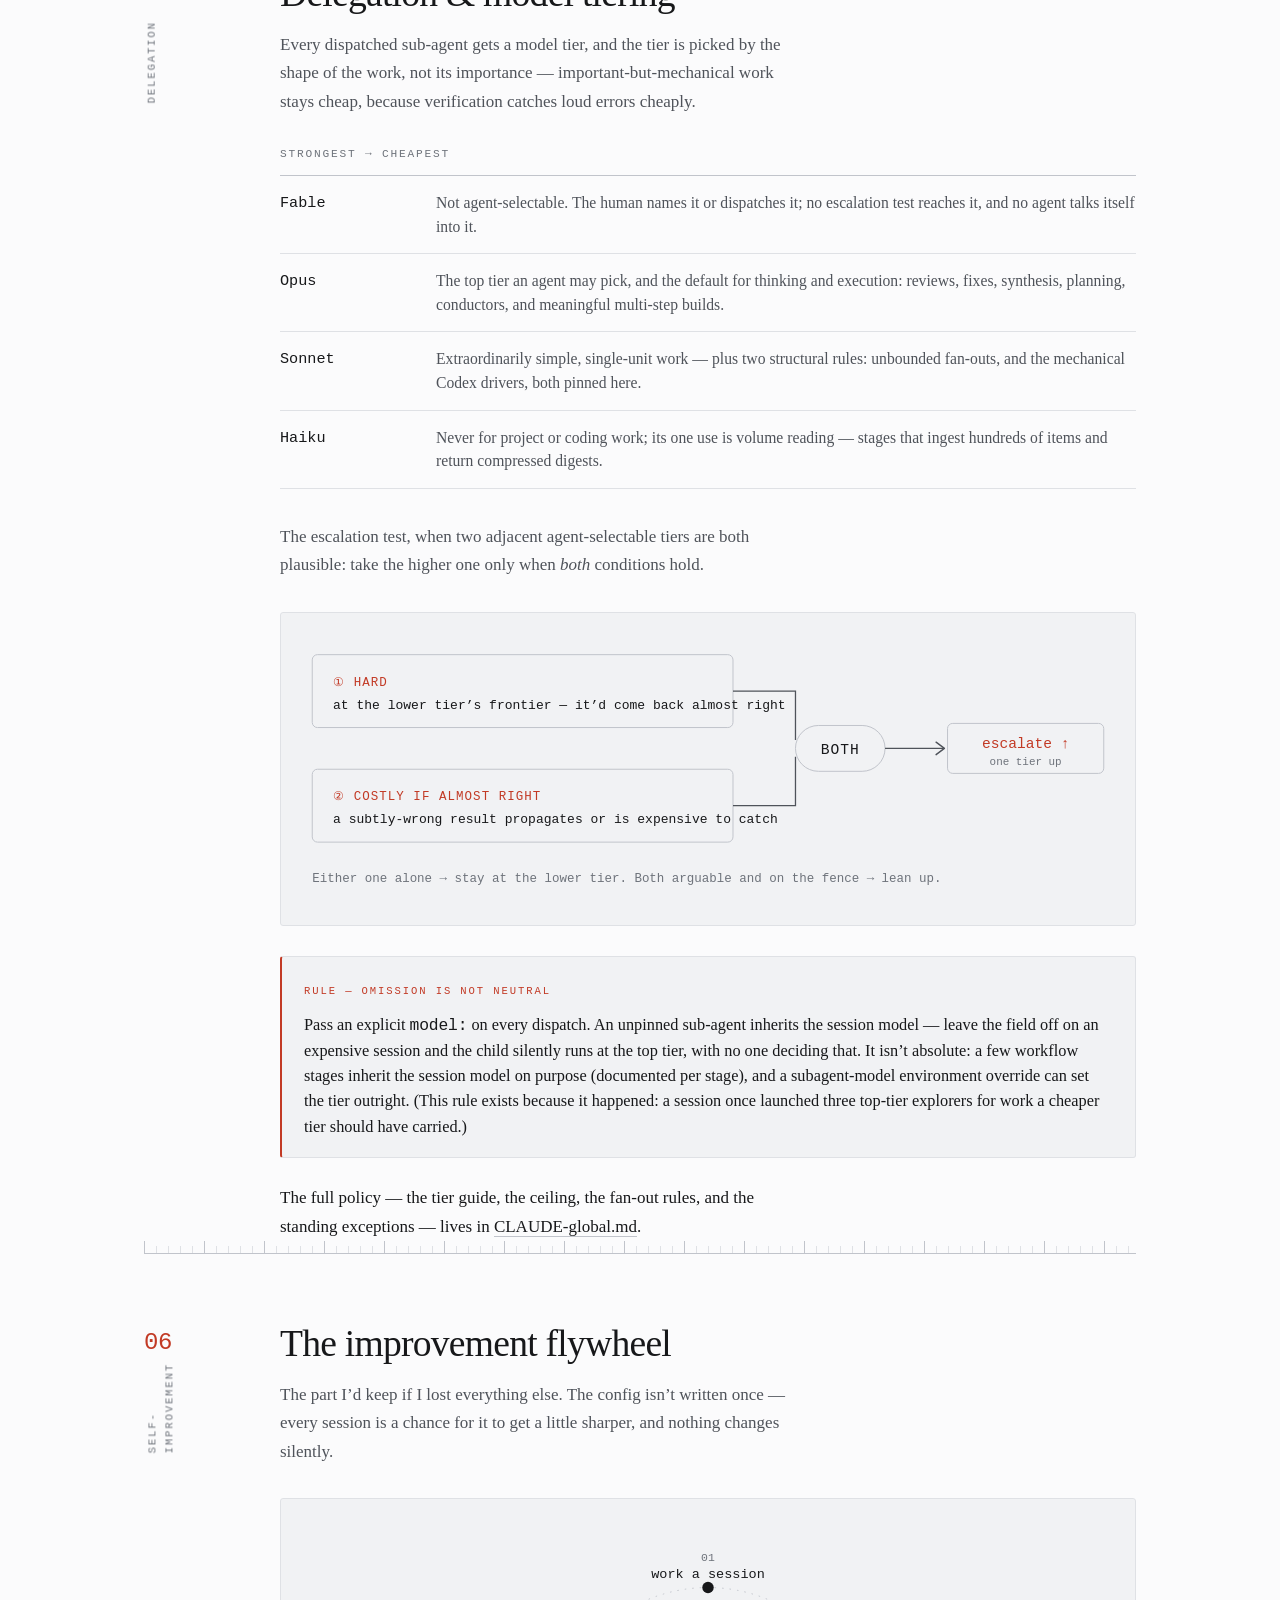
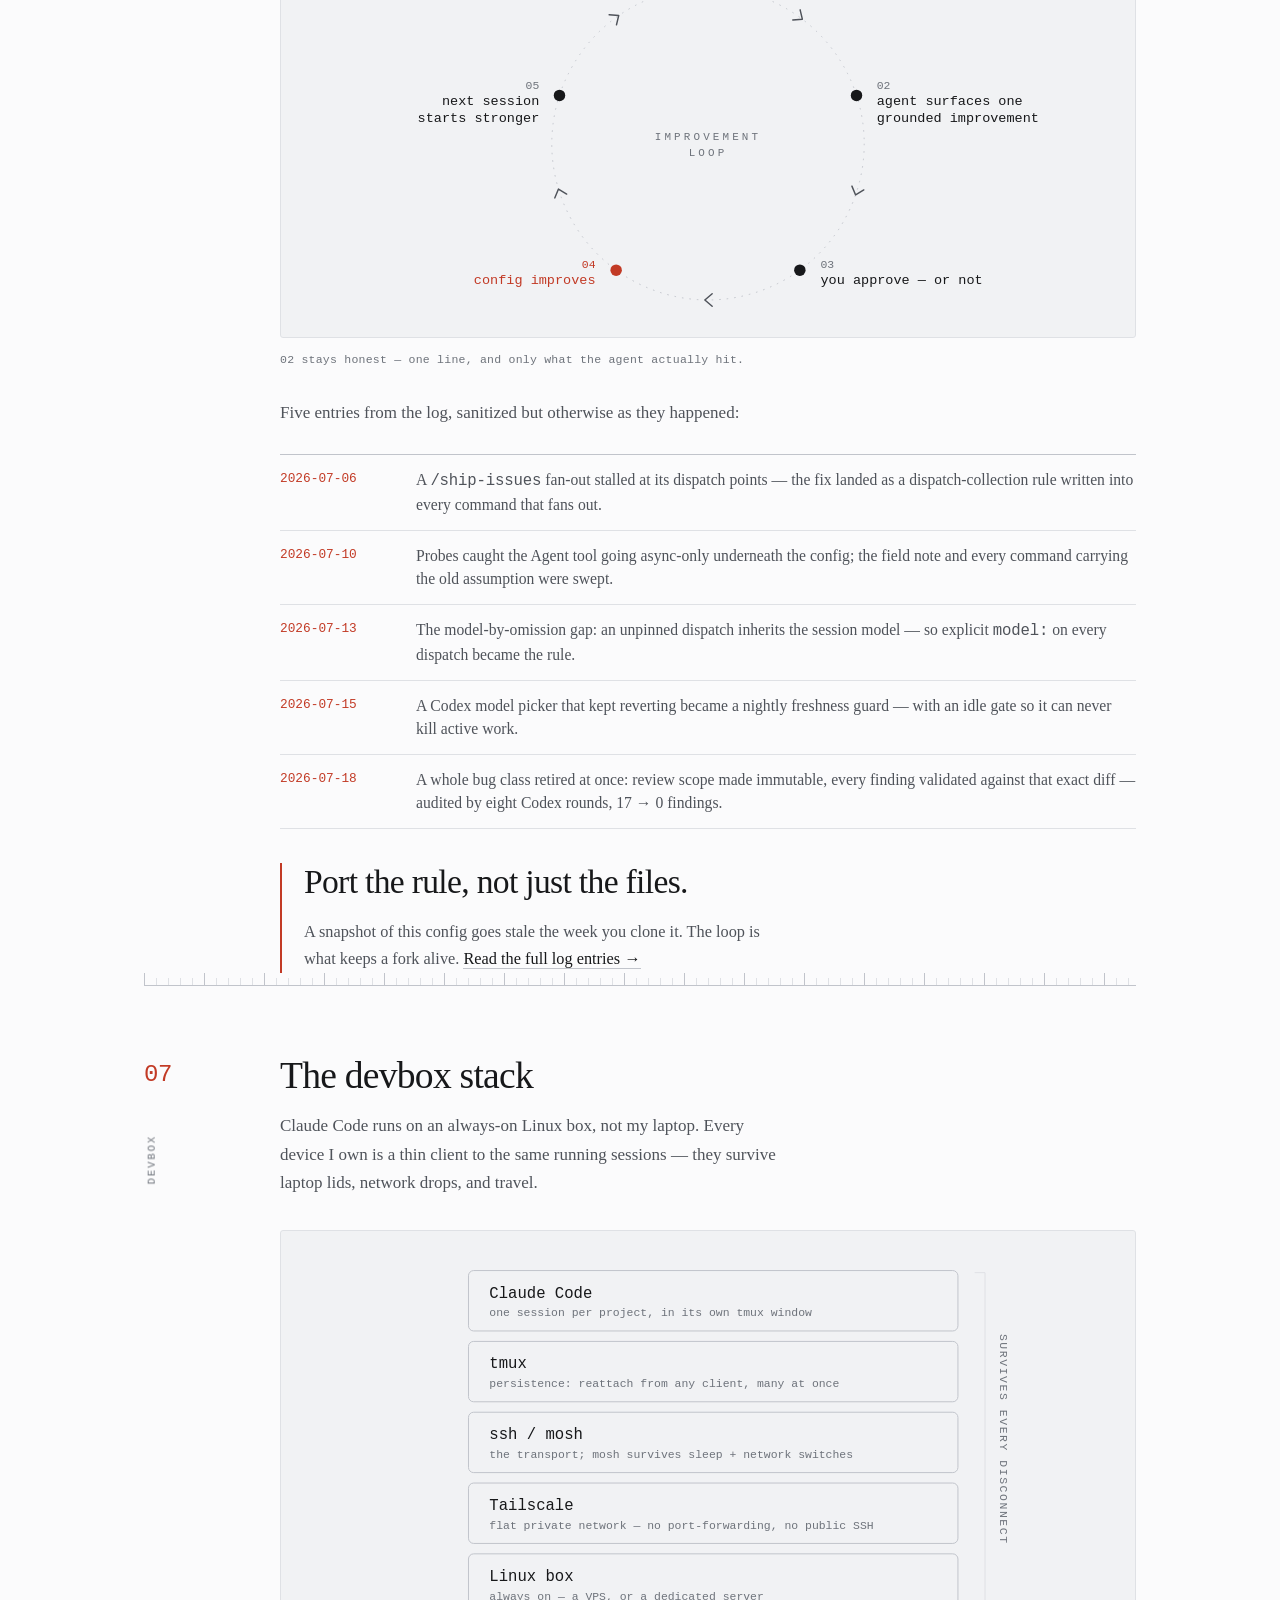
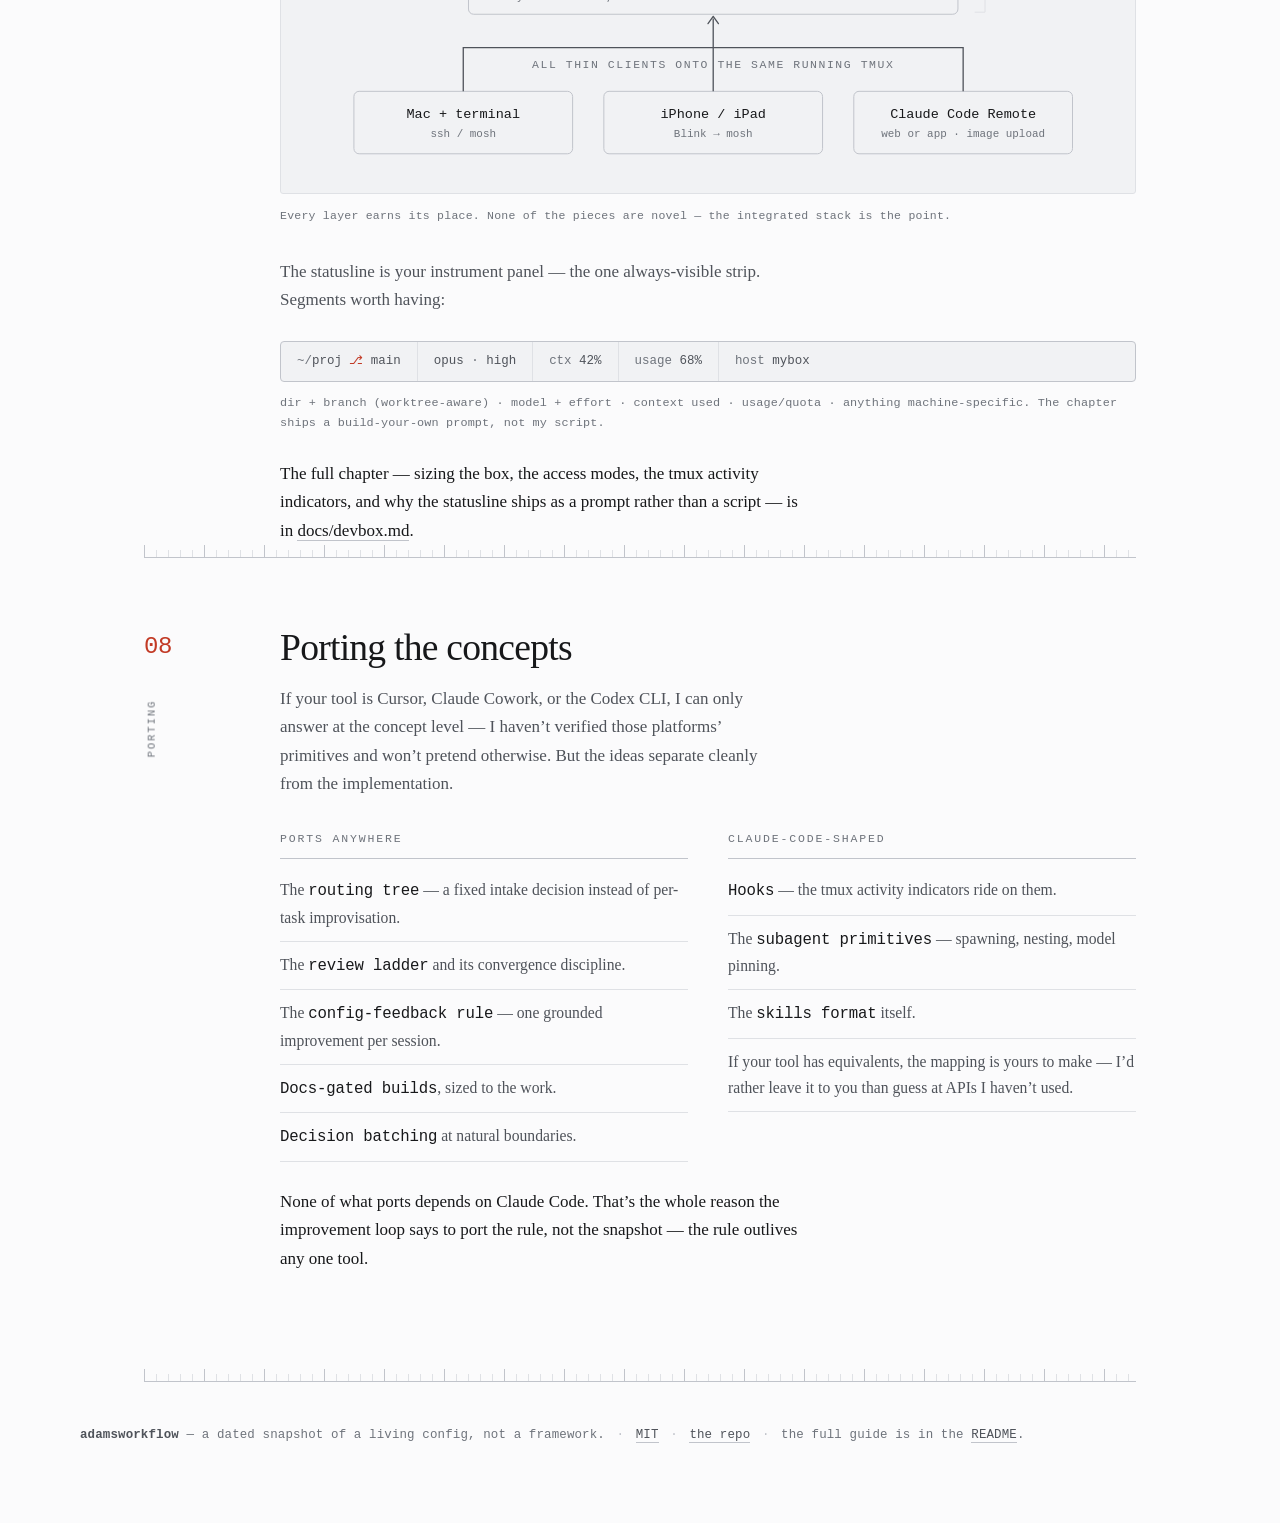
==== commit 9628a537: "Port the Opus 5 model-routing change onto the shipped suite Fable stops being an agent-selectable ti" ====
--- a/docs/index.html
+++ b/docs/index.html
@@ -992,8 +992,8 @@
               <text class="d-faint" x="578" y="512" font-size="10.5" letter-spacing="2" text-anchor="middle">THE LEAF — ONE PAIR, PER LENS</text>
               <rect class="d-mk" x="452" y="528" width="13" height="13" rx="2" vector-effect="non-scaling-stroke"/>
               <text class="d-ink" x="476" y="539" font-size="13">one Claude reviewer</text>
-              <text class="d-faint" x="476" y="556" font-size="10.5">Opus by default; Fable when the</text>
-              <text class="d-faint" x="476" y="570" font-size="10.5">lens passes the escalation test</text>
+              <text class="d-faint" x="476" y="556" font-size="10.5">Opus; a purely mechanical lens</text>
+              <text class="d-faint" x="476" y="570" font-size="10.5">may drop to Sonnet</text>
               <circle class="d-mk" cx="458.5" cy="590" r="6.5" vector-effect="non-scaling-stroke"/>
               <text class="d-ink" x="476" y="595" font-size="13">one Codex reviewer</text>
             </svg>
@@ -1039,11 +1039,11 @@
         <div class="tiers">
           <div class="tier-row">
             <span class="t-name">Fable</span>
-            <span class="t-desc">Integrative reasoning at full depth — where the failure mode is &ldquo;confidently, subtly wrong&rdquo; <em>and</em> that failure is expensive.</span>
+            <span class="t-desc">Not agent-selectable. The human names it or dispatches it; no escalation test reaches it, and no agent talks itself into it.</span>
           </div>
           <div class="tier-row">
             <span class="t-name">Opus</span>
-            <span class="t-desc">The default for thinking and execution: reviews, fixes, synthesis, planning, conductors, and meaningful multi-step builds.</span>
+            <span class="t-desc">The top tier an agent may pick, and the default for thinking and execution: reviews, fixes, synthesis, planning, conductors, and meaningful multi-step builds.</span>
           </div>
           <div class="tier-row">
             <span class="t-name">Sonnet</span>
@@ -1056,8 +1056,8 @@
         </div>
 
         <p class="intro" style="margin-top:34px">The escalation test, when two adjacent
-          tiers are both plausible: take the higher one only when <em>both</em>
-          conditions hold.</p>
+          agent-selectable tiers are both plausible: take the higher one only when
+          <em>both</em> conditions hold.</p>
 
         <div class="figure fig-gate">
           <div class="figframe">
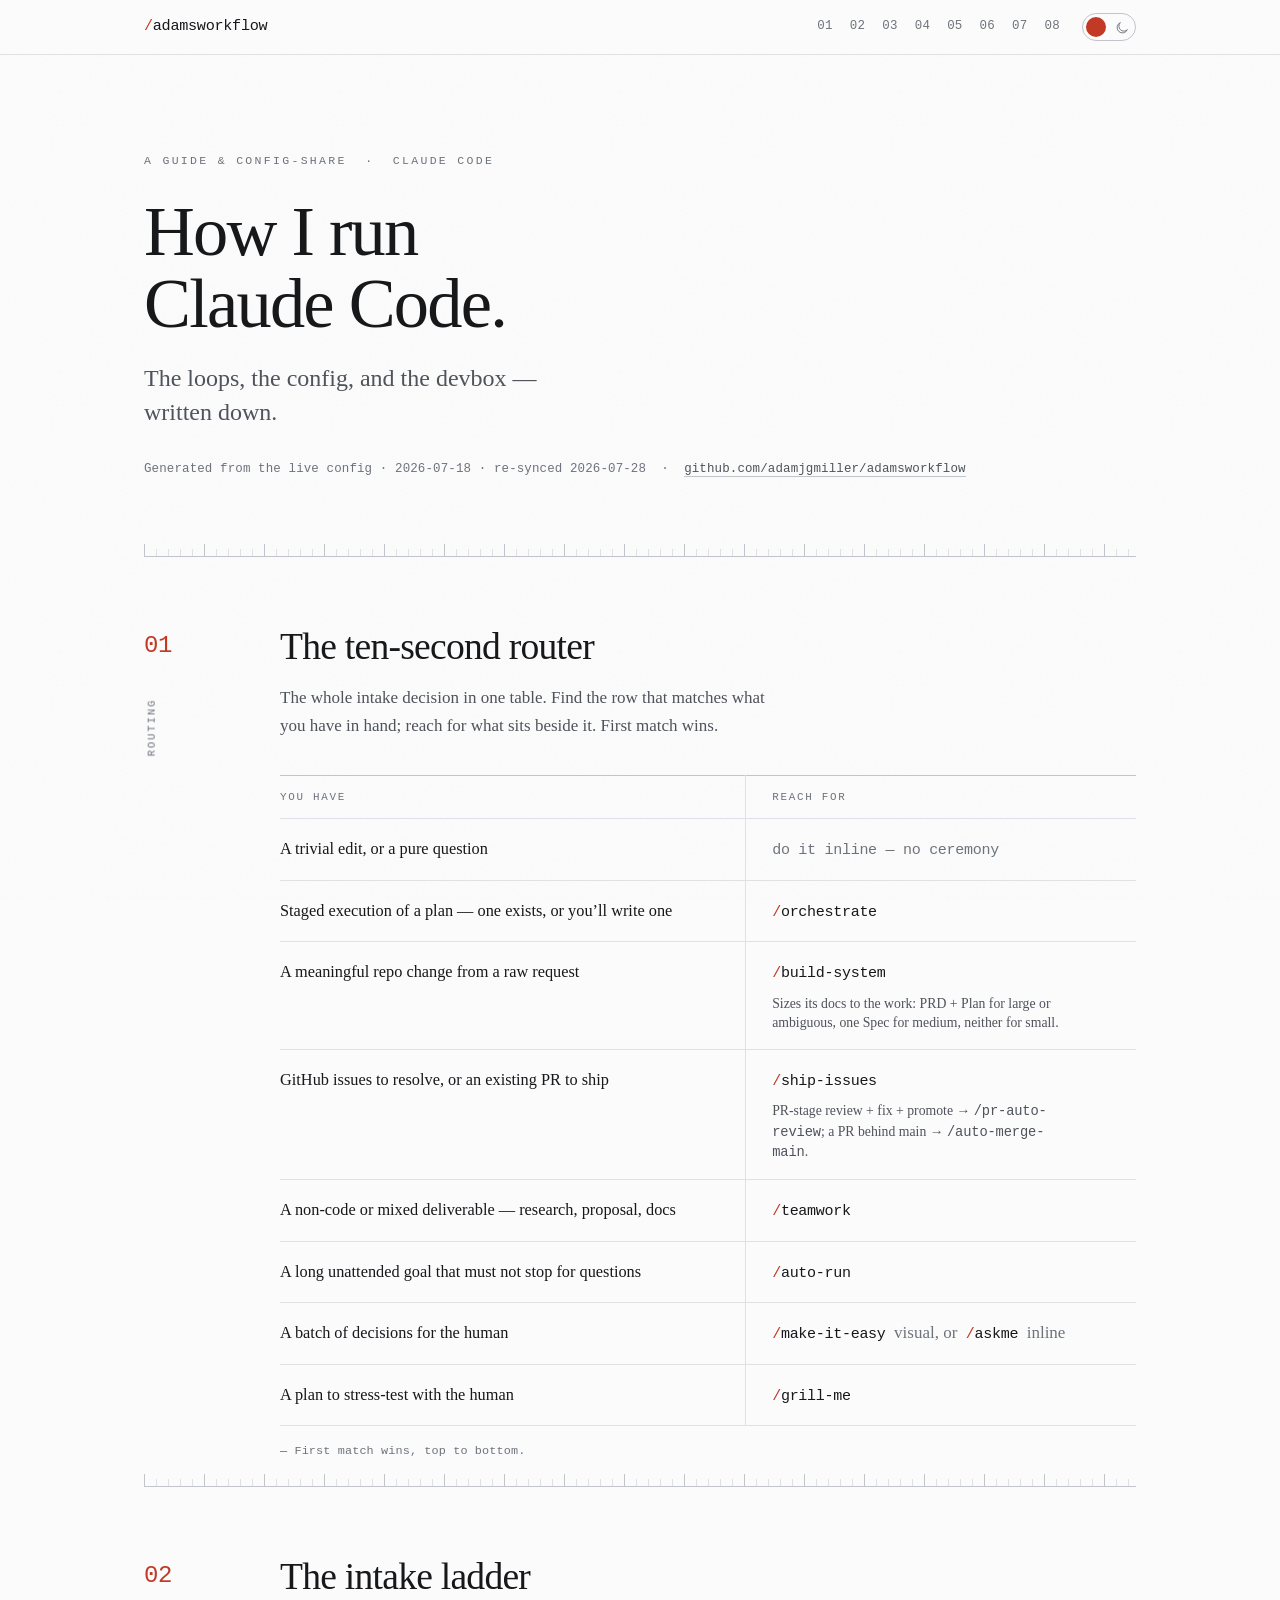
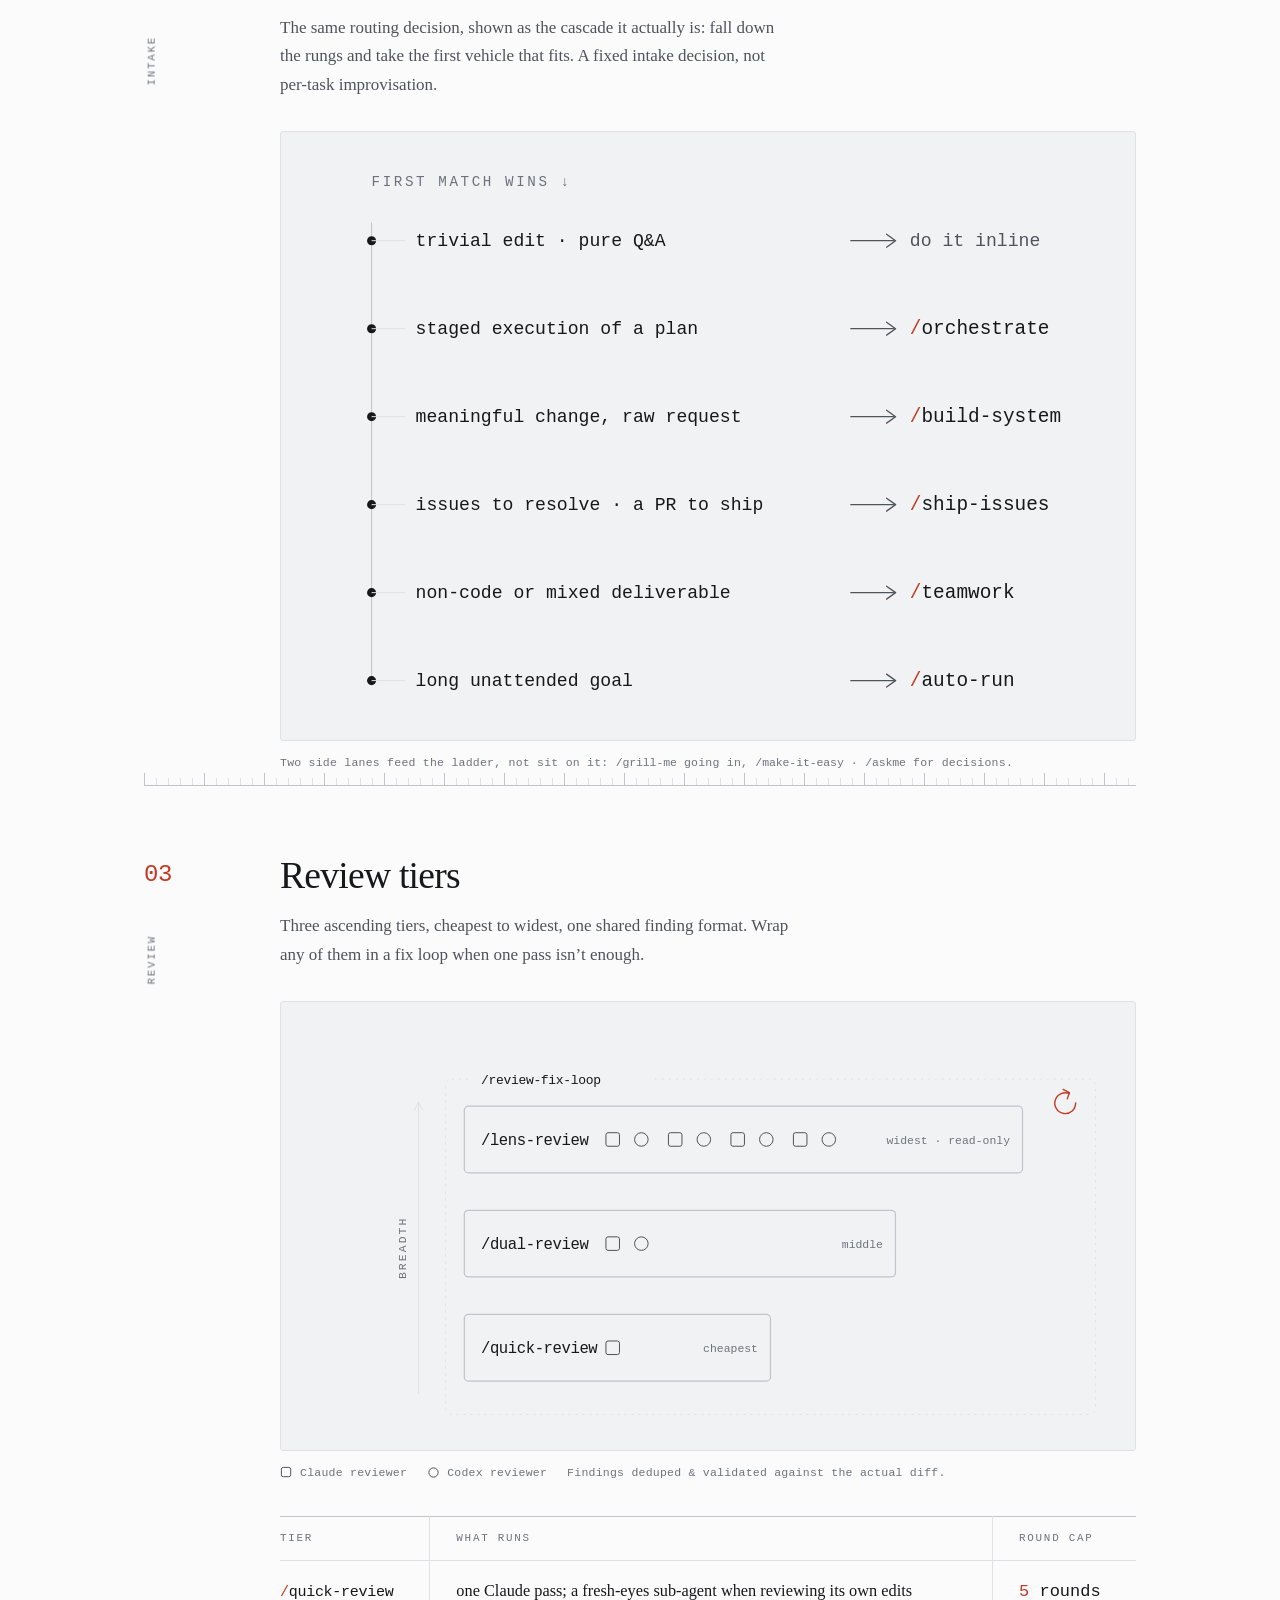
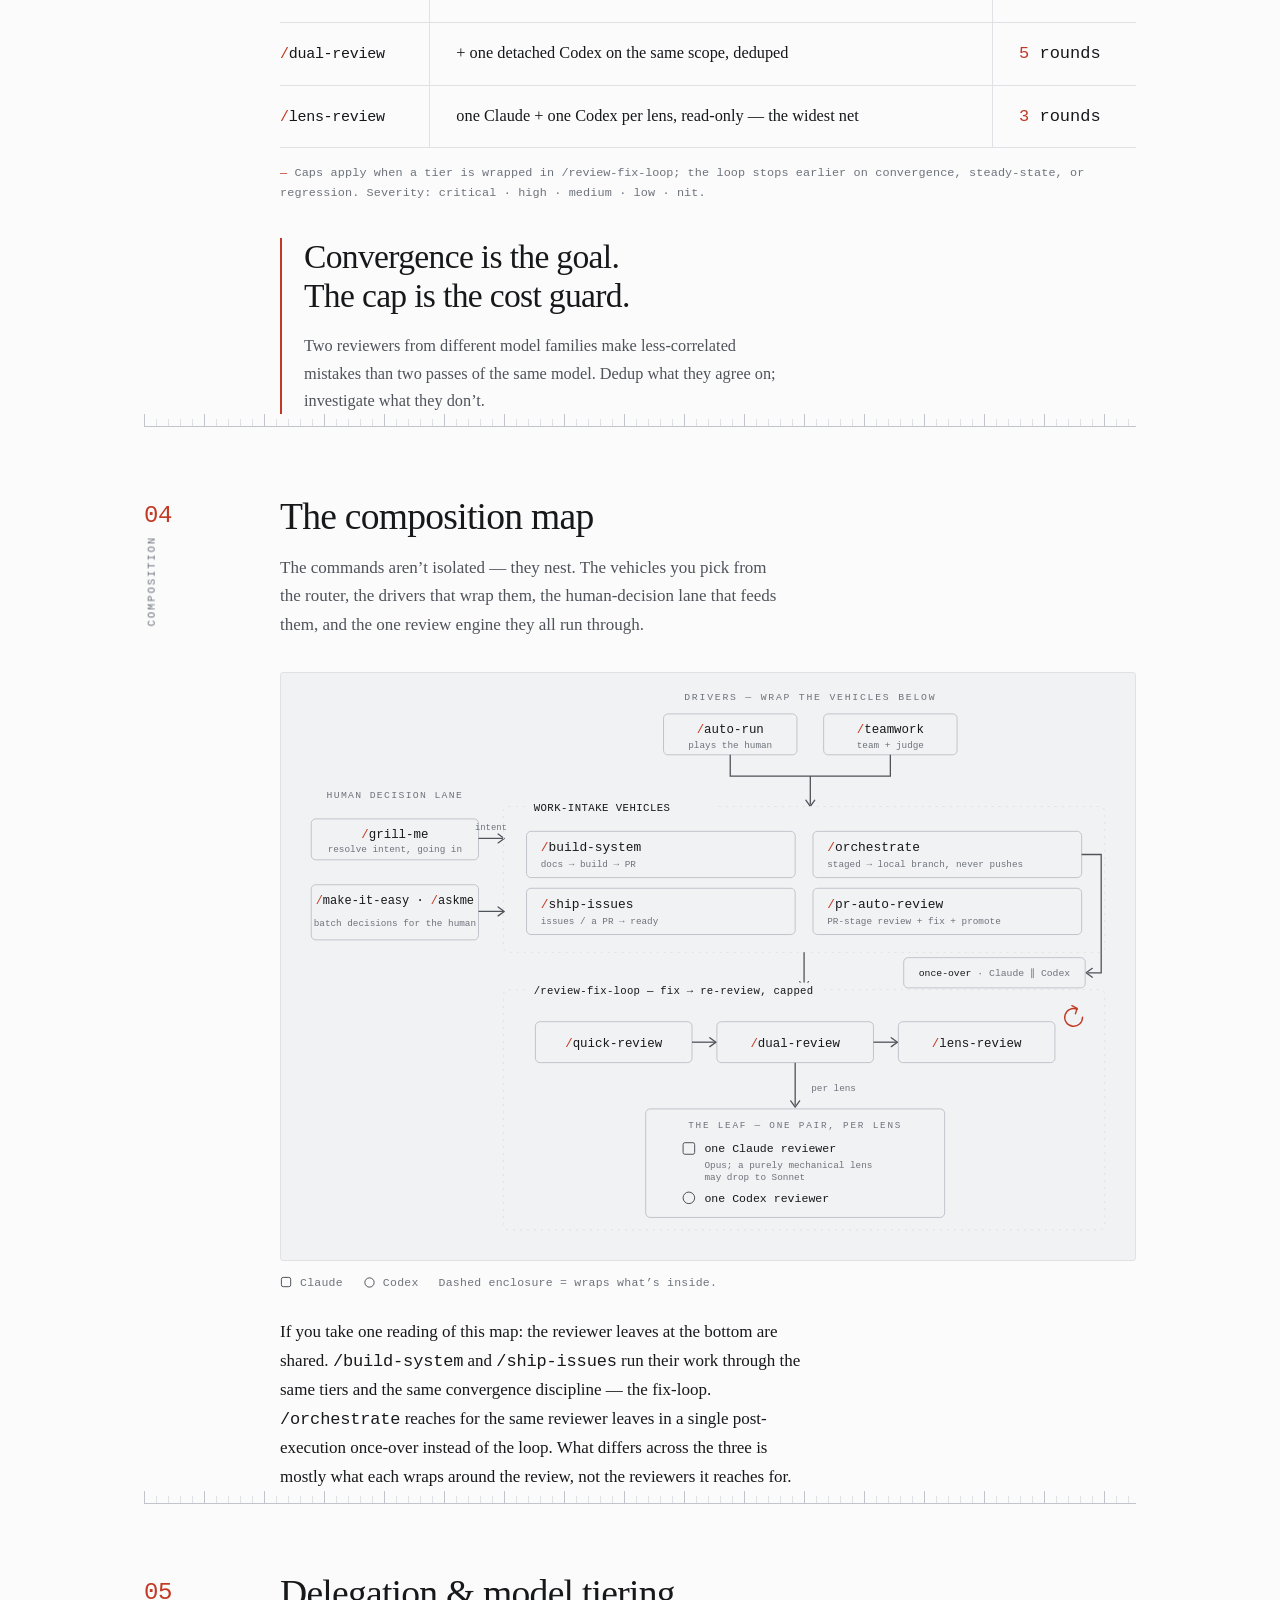
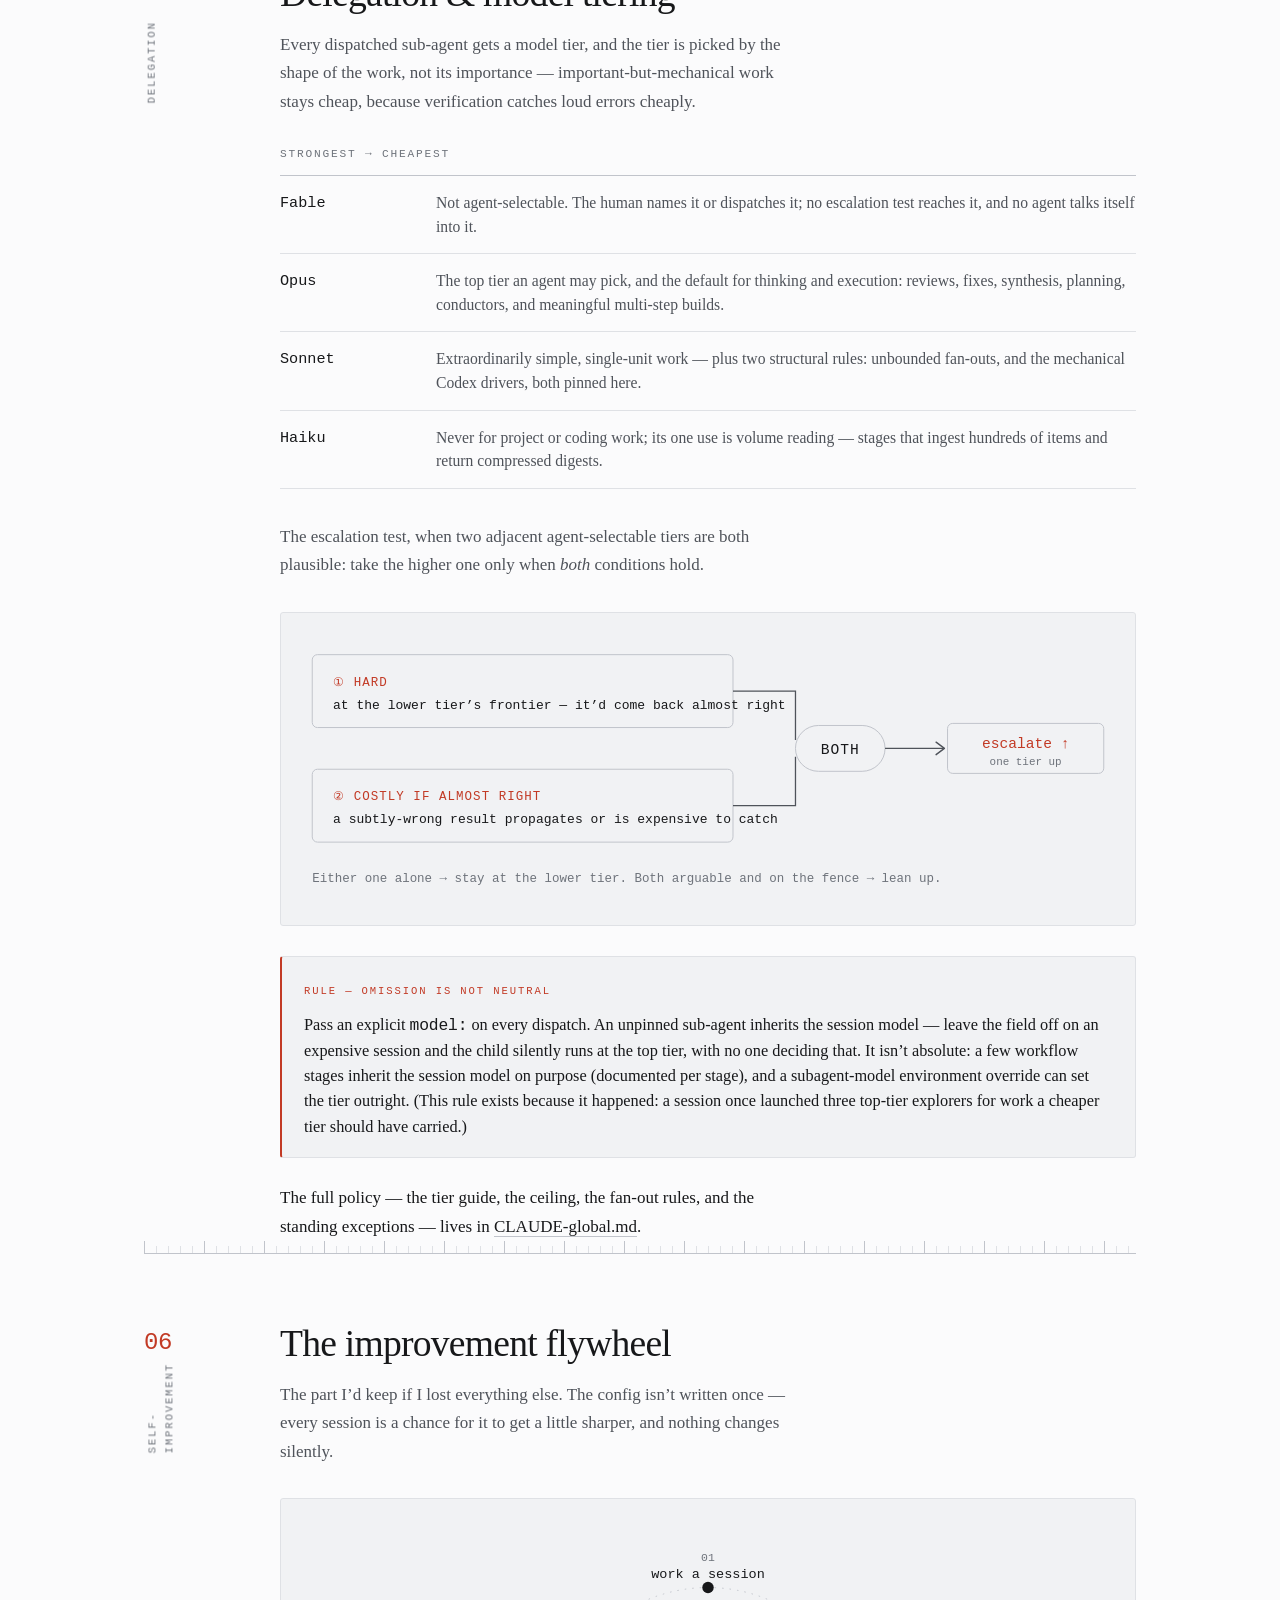
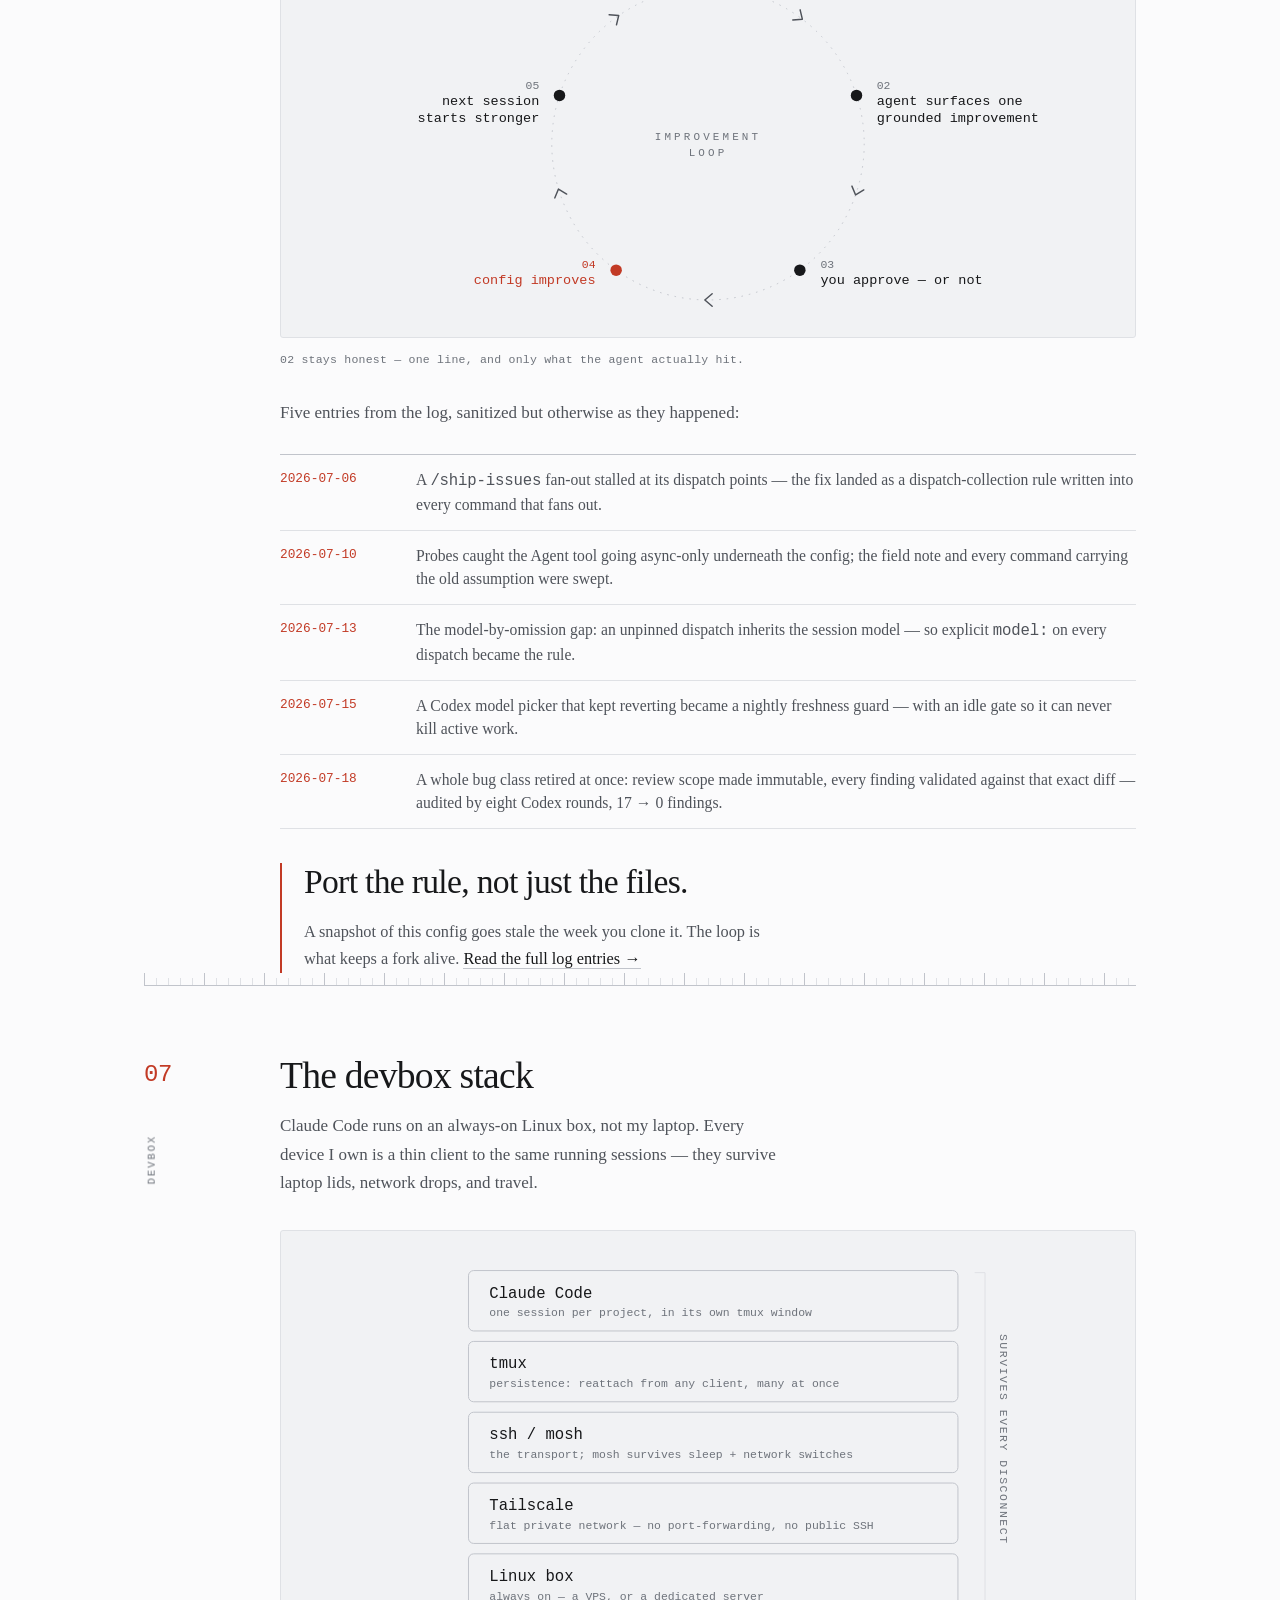
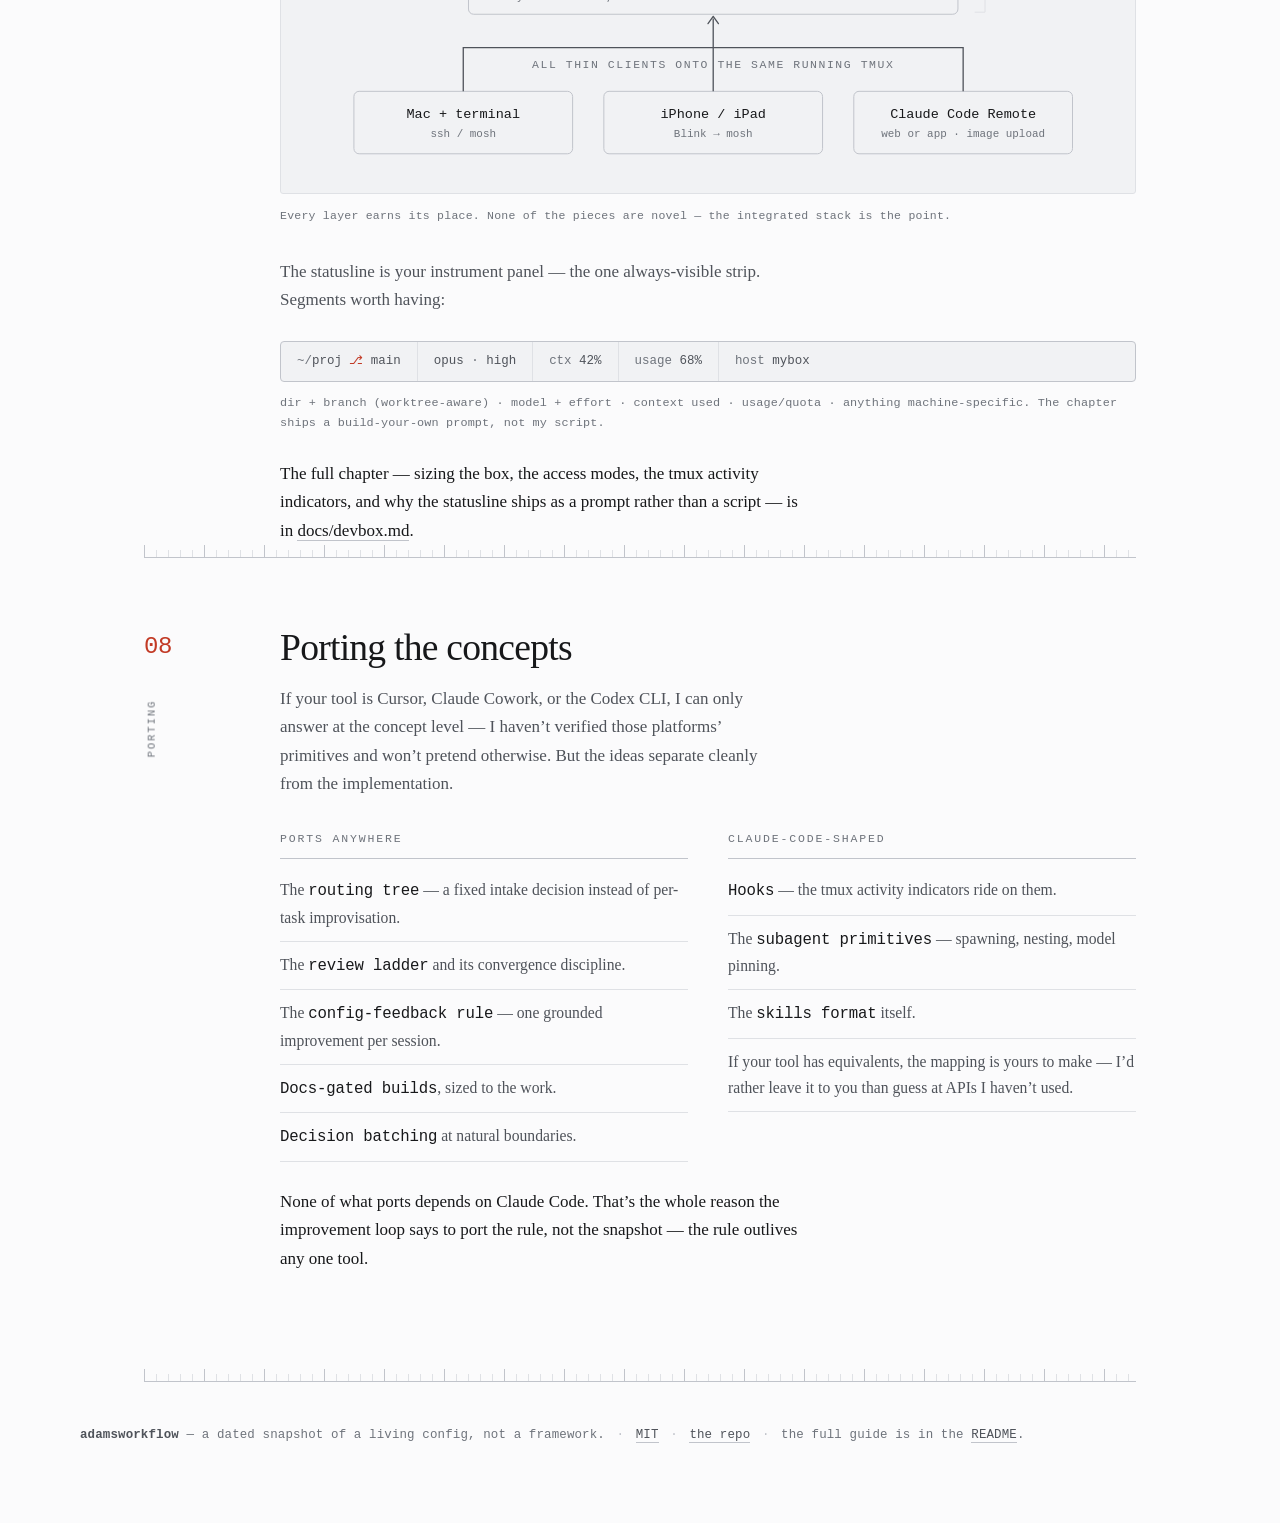
==== commit b9834e08: "Refresh the snapshot dates and record the merge-gate calls README, the repo CLAUDE.md provenance, an" ====
--- a/docs/index.html
+++ b/docs/index.html
@@ -602,7 +602,7 @@
       <h1 class="reveal d2">How I run<br>Claude&nbsp;Code.</h1>
       <p class="lede reveal d3">The loops, the config, and the devbox — written down.</p>
       <p class="meta reveal d4">
-        Generated from the live config · 2026-07-18
+        Generated from the live config · 2026-07-18 · re-synced 2026-07-28
         &nbsp;·&nbsp;
         <a href="https://github.com/adamjgmiller/adamsworkflow">github.com/adamjgmiller/adamsworkflow</a>
       </p>
